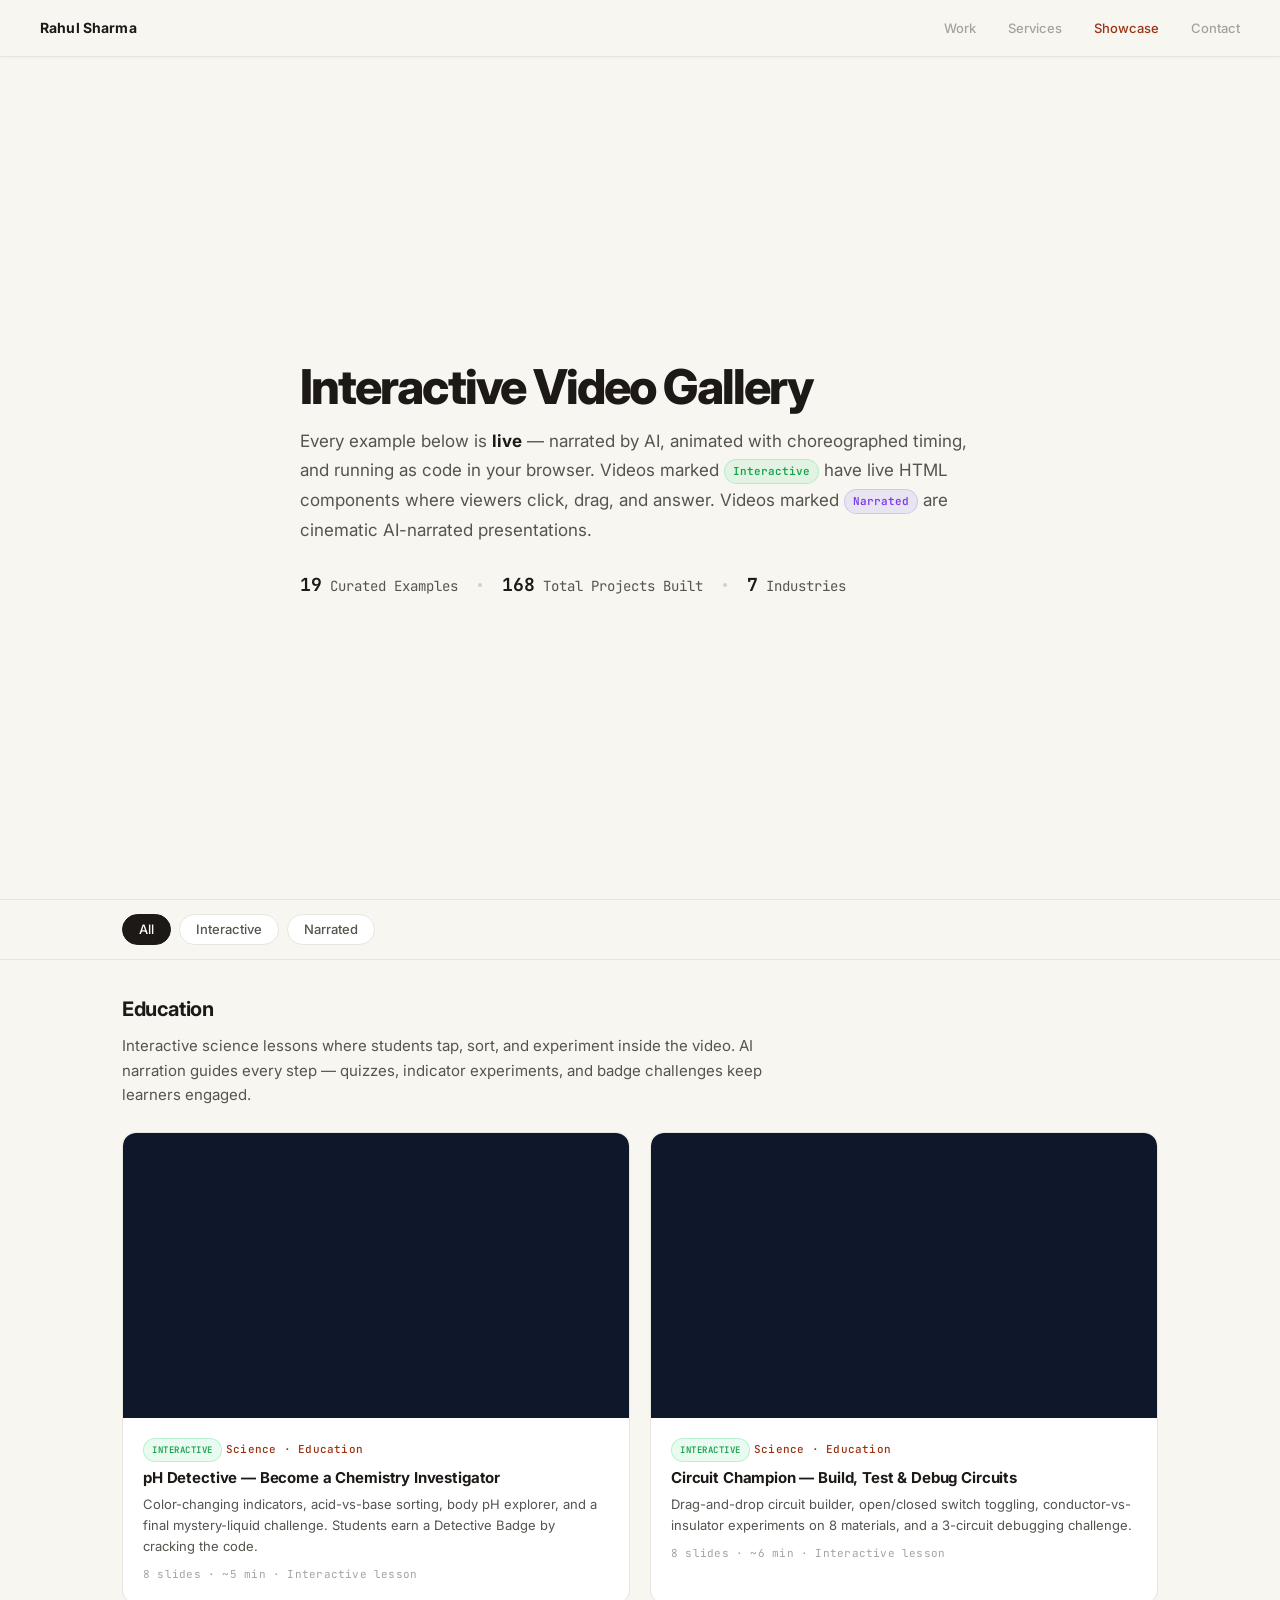
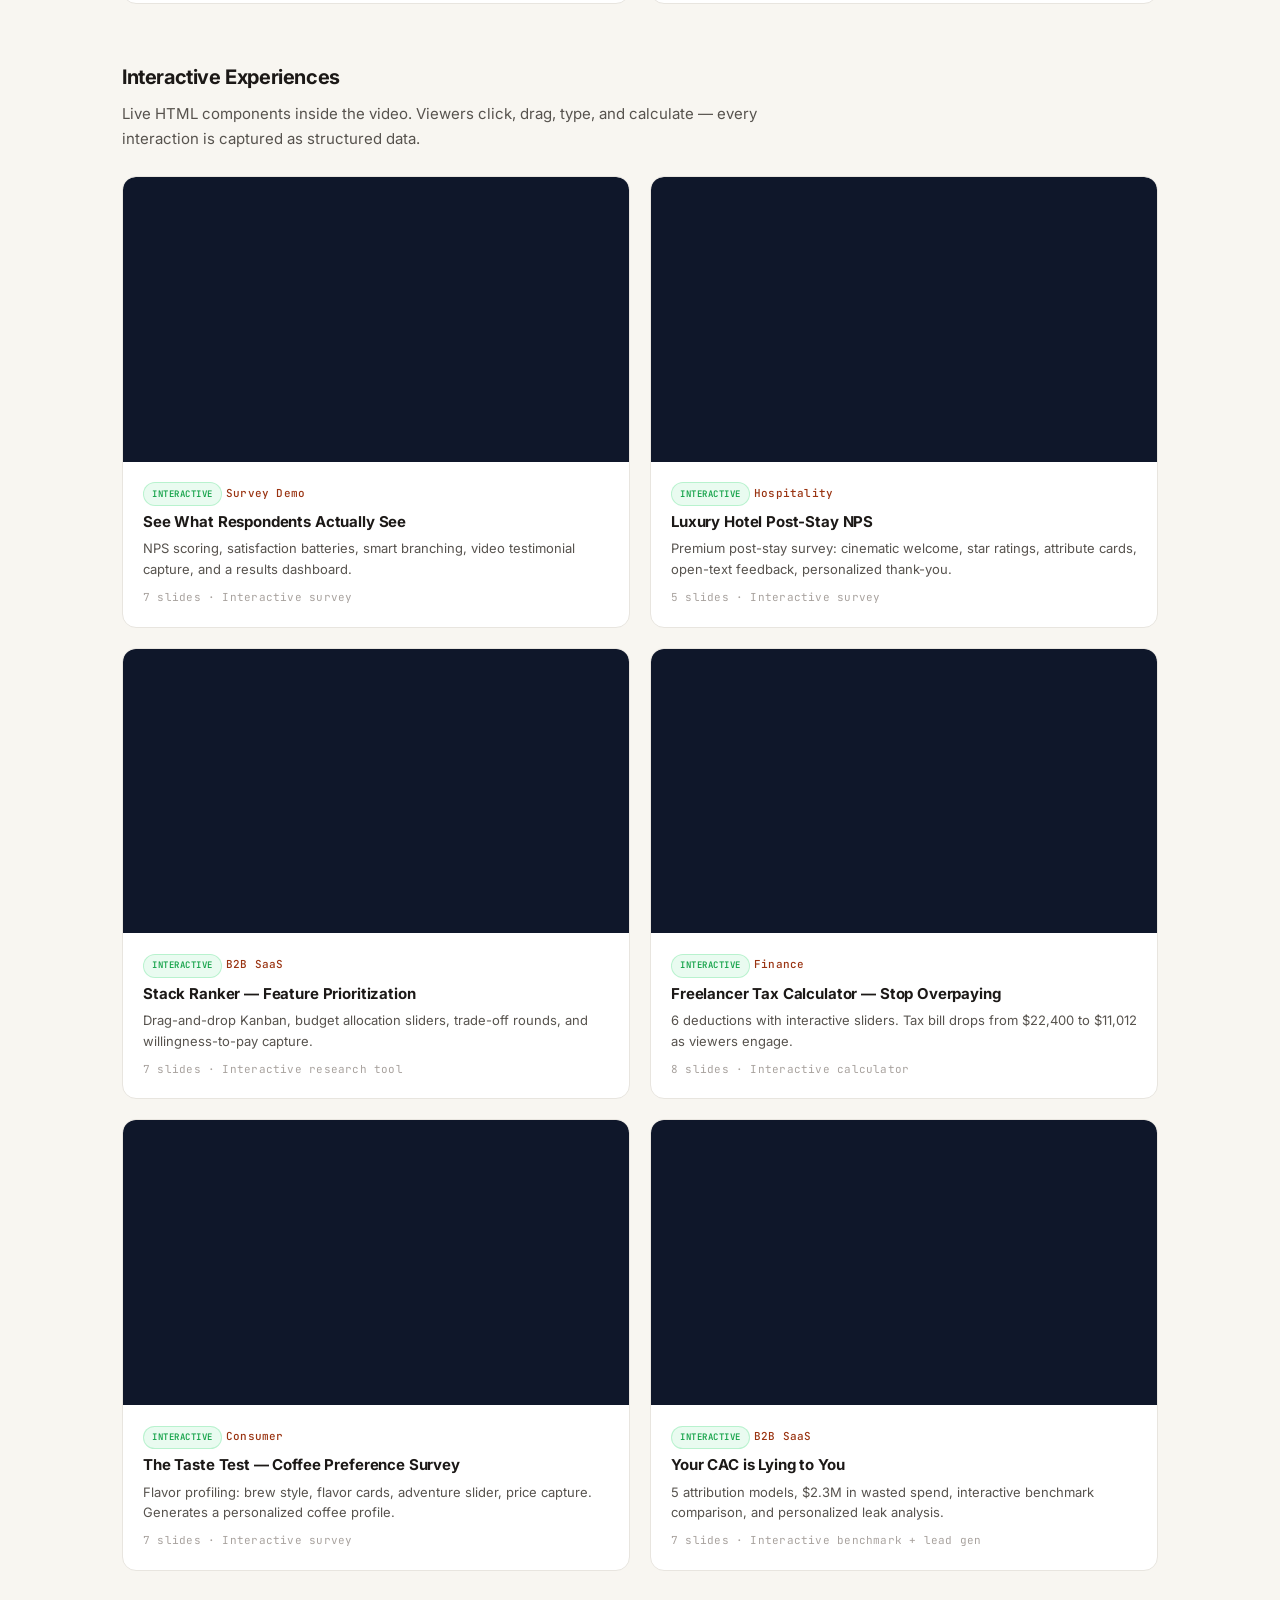
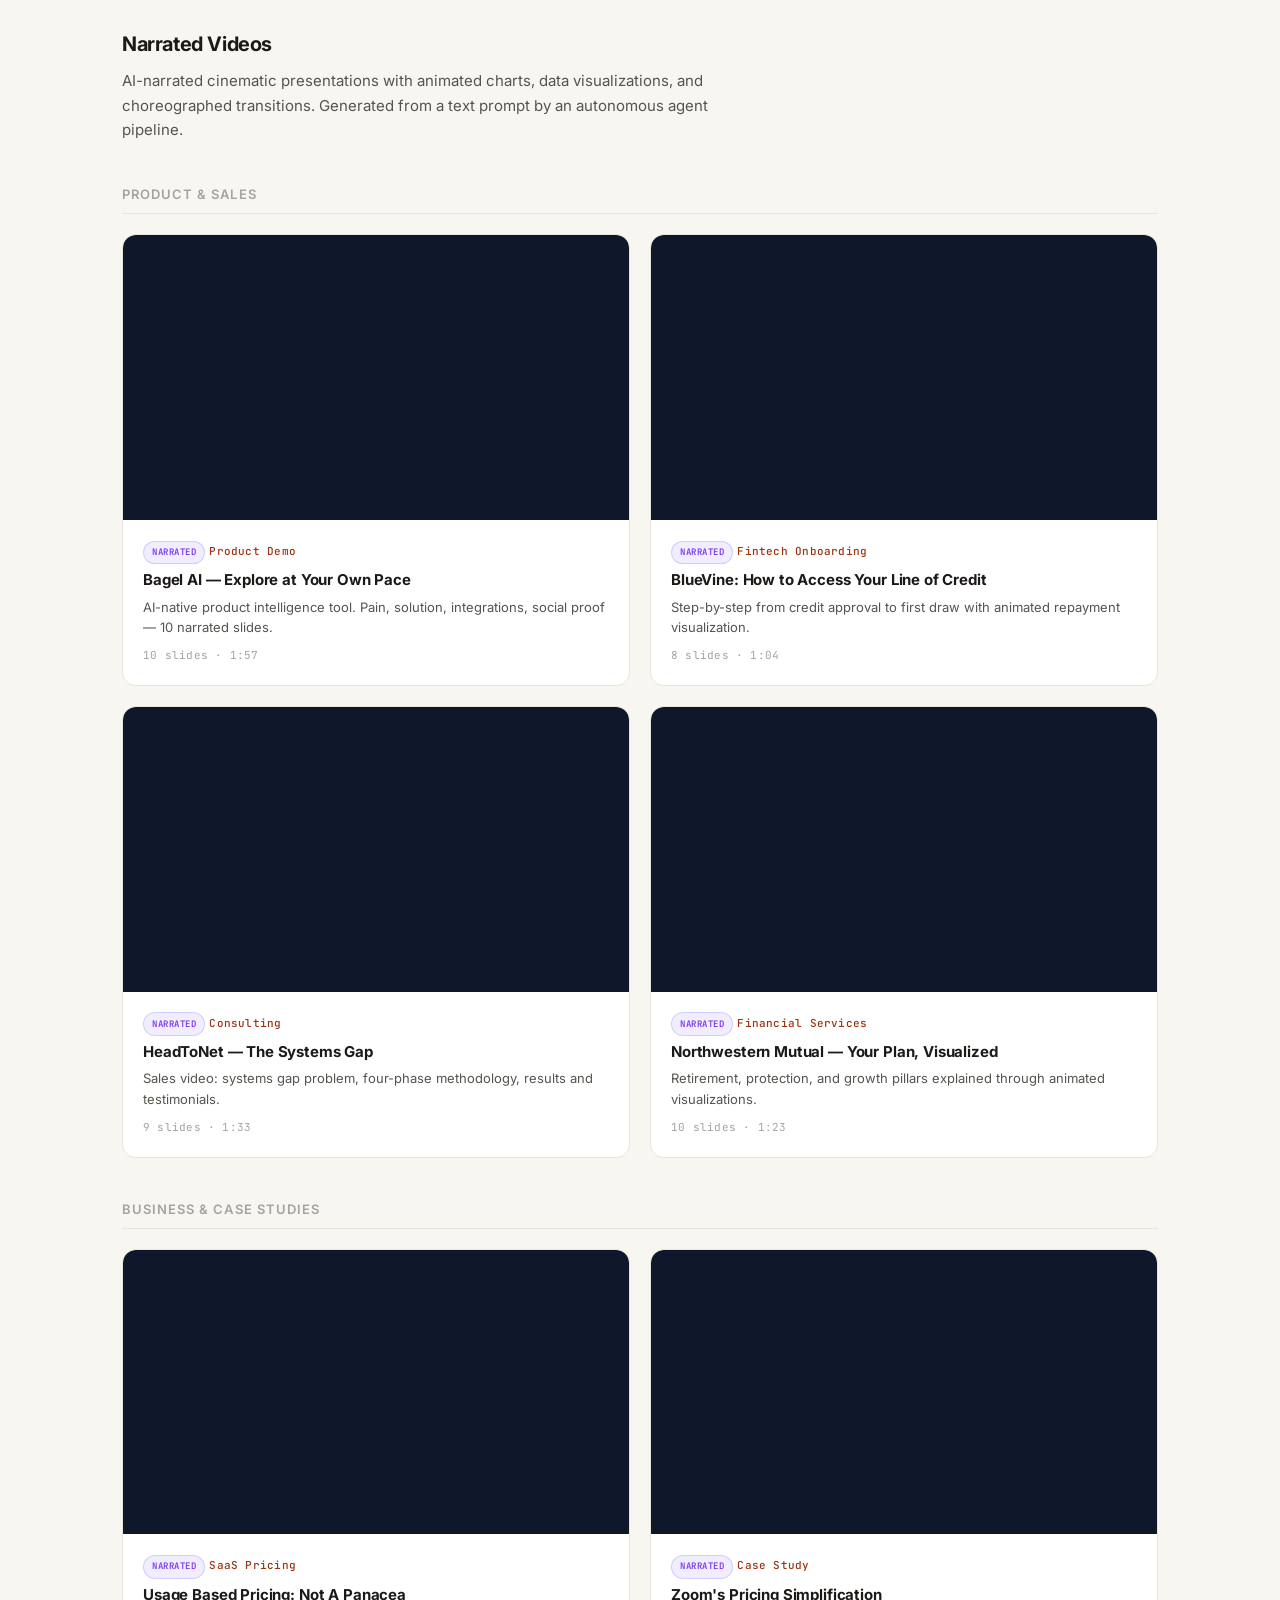
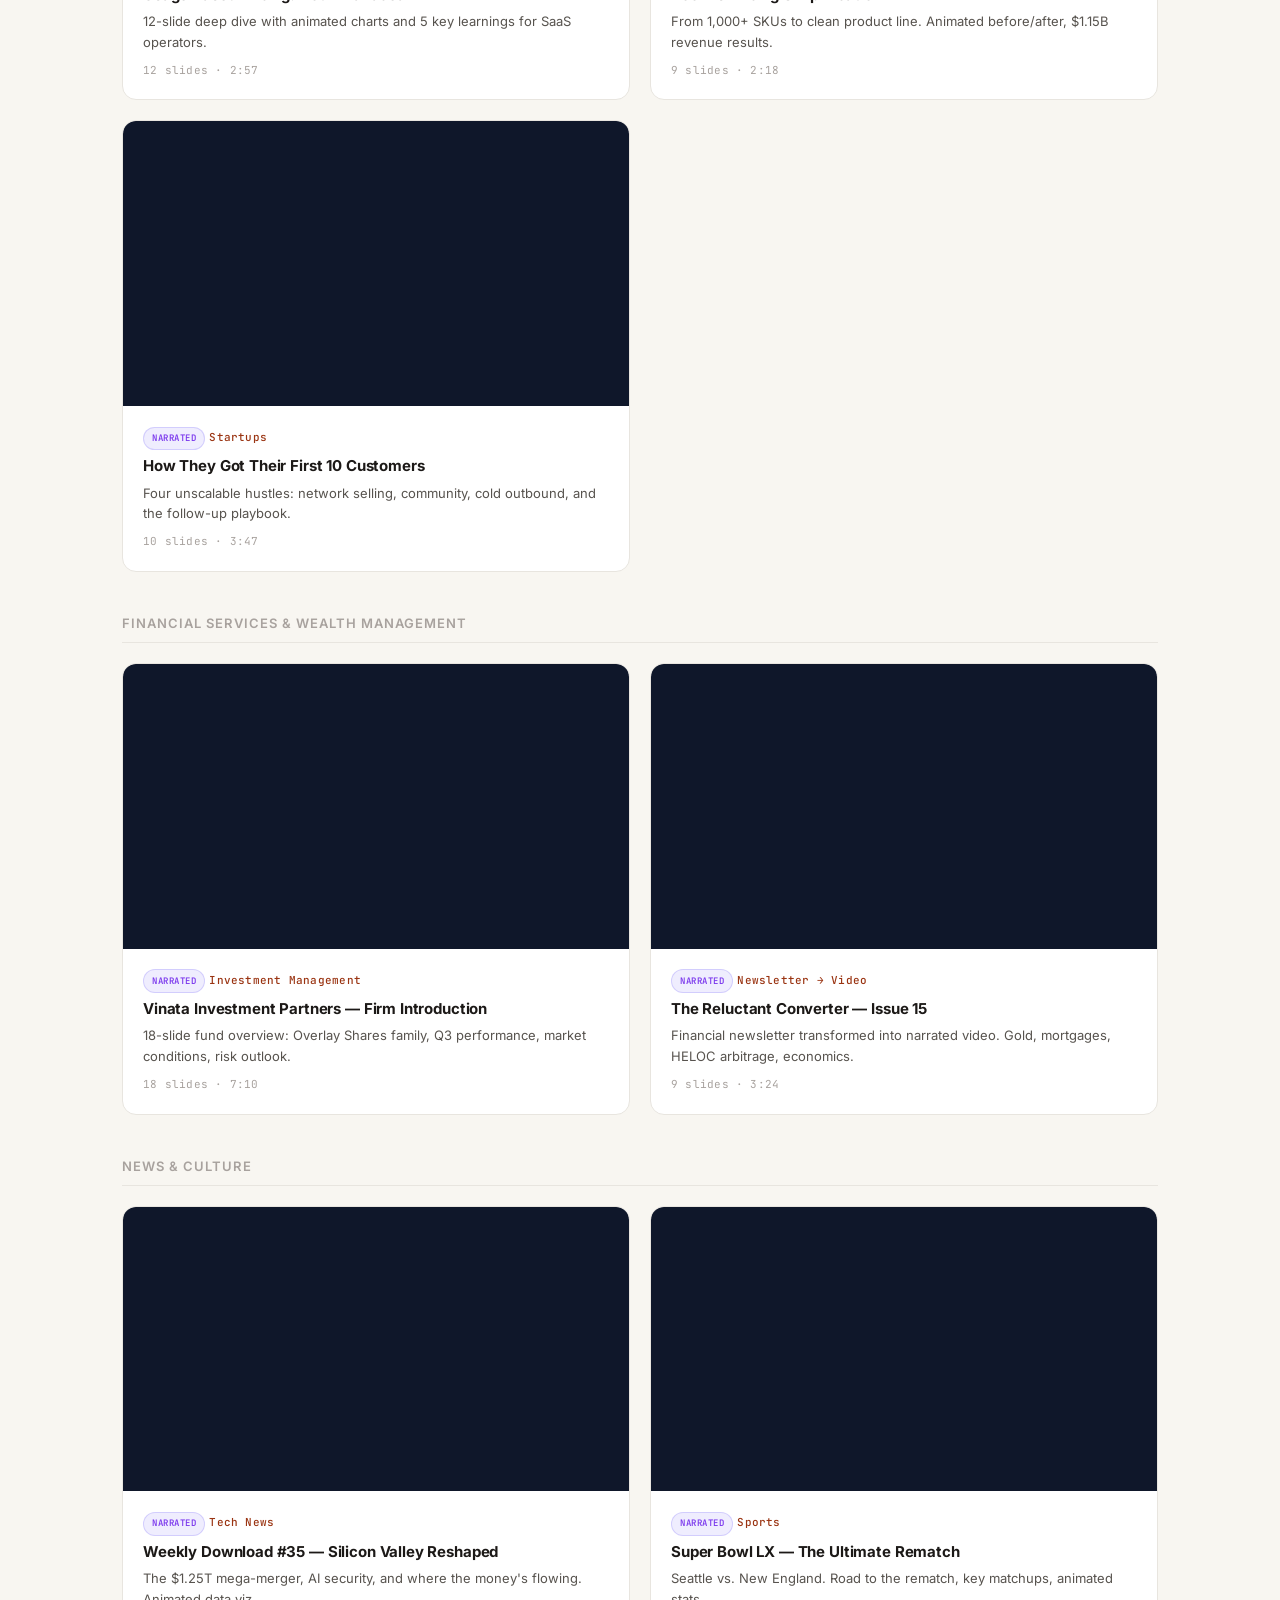
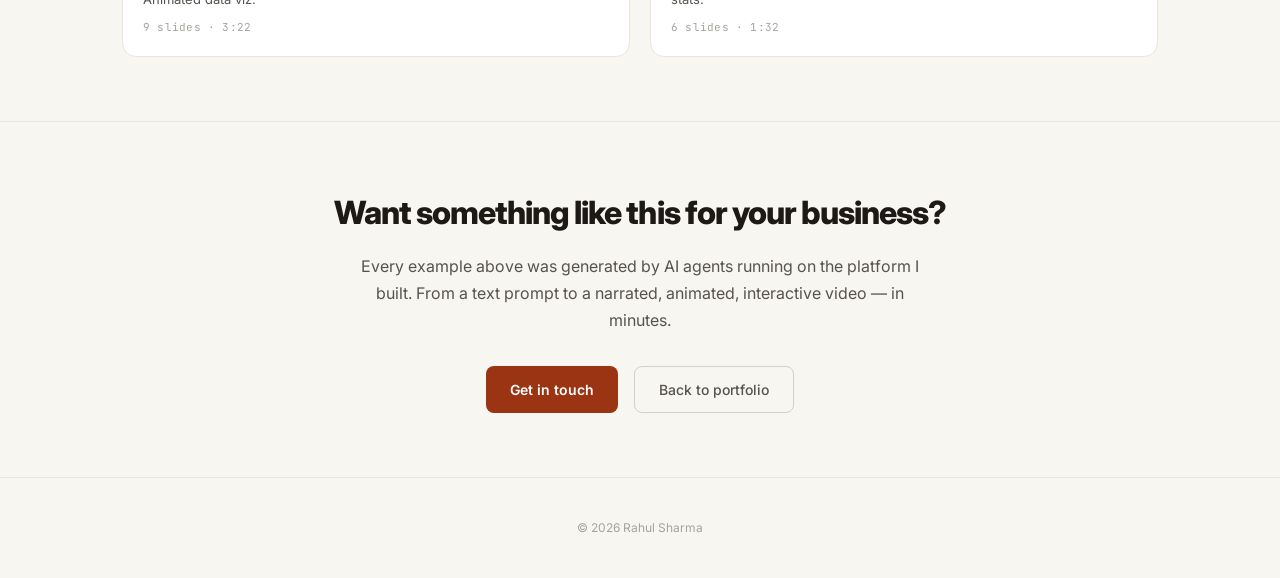
==== showcase.html @ ee1225d0 "feat: add Circuit Champion interactive lesson to Education showcase Drag-and-drop circuit builder, c" ====
<!DOCTYPE html>
<html lang="en">
<head>
    <meta charset="UTF-8">
    <meta name="viewport" content="width=device-width, initial-scale=1.0">
    <title>Showcase — Rahul Sharma | Interactive Video Portfolio</title>
    <meta name="description" content="Live interactive video examples across surveys, education, business analytics, product demos, and more. Built with the INX platform by Rahul Sharma.">
    <meta property="og:title" content="Interactive Video Showcase — Rahul Sharma">
    <meta property="og:description" content="Experience interactive narrated video across industries. Every example is live — click, answer, explore.">
    <meta property="og:type" content="website">
    <link rel="icon" href="data:image/svg+xml,<svg xmlns='http://www.w3.org/2000/svg' viewBox='0 0 100 100'><text y='.88em' font-size='85' font-family='Georgia,serif' font-weight='bold' fill='%231C1917'>R</text></svg>">
    <link rel="preconnect" href="https://fonts.googleapis.com">
    <link rel="preconnect" href="https://fonts.gstatic.com" crossorigin>
    <link href="https://fonts.googleapis.com/css2?family=Inter:wght@400;500;600;700;800&family=JetBrains+Mono:wght@400;500&display=swap" rel="stylesheet">
    <link rel="stylesheet" href="styles.css">
</head>
<body>

<nav id="nav" class="scrolled">
    <a href="/" class="nav-name">Rahul Sharma</a>
    <div class="nav-links">
        <a href="/#work">Work</a>
        <a href="/#services">Services</a>
        <a href="/showcase.html" class="nav-active">Showcase</a>
        <a href="/#contact">Contact</a>
    </div>
</nav>

<!-- ═══════════════════ HERO ═══════════════════ -->
<header class="showcase-hero">
    <div class="container">
        <h1 class="showcase-title">Interactive Video Gallery</h1>
        <p class="showcase-subtitle">Every example below is <strong>live</strong> &mdash; narrated by AI, animated with choreographed timing, and running as code in your browser. Videos marked <span class="badge-inline interactive">Interactive</span> have live HTML components where viewers click, drag, and answer. Videos marked <span class="badge-inline narrated">Narrated</span> are cinematic AI-narrated presentations.</p>
        <div class="showcase-stats-row">
            <span class="showcase-stat"><strong>19</strong> Curated Examples</span>
            <span class="showcase-stat-sep"></span>
            <span class="showcase-stat"><strong>168</strong> Total Projects Built</span>
            <span class="showcase-stat-sep"></span>
            <span class="showcase-stat"><strong>7</strong> Industries</span>
        </div>
    </div>
</header>

<!-- ═══════════════════ FILTERS ═══════════════════ -->
<div class="showcase-filters">
    <div class="container">
        <button class="filter-btn active" data-filter="all">All</button>
        <button class="filter-btn" data-filter="interactive">Interactive</button>
        <button class="filter-btn" data-filter="narrated">Narrated</button>
    </div>
</div>

<!-- ═══════════════════ GALLERY ═══════════════════ -->
<section class="showcase-gallery">
    <div class="container">

        <!-- ─── Education ─── -->
        <div class="gallery-section" id="sec-education">
            <div class="section-header">
                <h2>Education</h2>
                <p>Interactive science lessons where students tap, sort, and experiment inside the video. AI narration guides every step &mdash; quizzes, indicator experiments, and badge challenges keep learners engaged.</p>
            </div>
            <div class="video-grid">

                <div class="video-card featured" data-cat="interactive">
                    <div class="video-embed">
                        <iframe src="https://app.4klabs.ai/embed/0xEKOgcltDwcLQTYB5xVTA" frameborder="0" allowfullscreen allow="autoplay; fullscreen"></iframe>
                    </div>
                    <div class="video-info">
                        <span class="card-cat">Science &middot; Education</span>
                        <h4>pH Detective &mdash; Become a Chemistry Investigator</h4>
                        <p>Color-changing indicators, acid-vs-base sorting, body pH explorer, and a final mystery-liquid challenge. Students earn a Detective Badge by cracking the code.</p>
                        <div class="card-meta">8 slides &middot; ~5 min &middot; Interactive lesson</div>
                    </div>
                </div>

                <div class="video-card featured" data-cat="interactive">
                    <div class="video-embed">
                        <iframe src="https://app.4klabs.ai/embed/l5HgW-A2SGbKgL5OJeTP9w" frameborder="0" allowfullscreen allow="autoplay; fullscreen"></iframe>
                    </div>
                    <div class="video-info">
                        <span class="card-cat">Science &middot; Education</span>
                        <h4>Circuit Champion &mdash; Build, Test &amp; Debug Circuits</h4>
                        <p>Drag-and-drop circuit builder, open/closed switch toggling, conductor-vs-insulator experiments on 8 materials, and a 3-circuit debugging challenge.</p>
                        <div class="card-meta">8 slides &middot; ~6 min &middot; Interactive lesson</div>
                    </div>
                </div>

            </div>
        </div>

        <!-- ─── Interactive Experiences ─── -->
        <div class="gallery-section" id="sec-interactive">
            <div class="section-header">
                <h2>Interactive Experiences</h2>
                <p>Live HTML components inside the video. Viewers click, drag, type, and calculate &mdash; every interaction is captured as structured data.</p>
            </div>
            <div class="video-grid">

                <div class="video-card" data-cat="interactive">
                    <div class="video-embed">
                        <iframe src="https://app.4klabs.ai/embed/euhatcixtDhfdOzWSkZfHA" frameborder="0" allowfullscreen allow="autoplay; fullscreen"></iframe>
                    </div>
                    <div class="video-info">
                        <span class="card-cat">Survey Demo</span>
                        <h4>See What Respondents Actually See</h4>
                        <p>NPS scoring, satisfaction batteries, smart branching, video testimonial capture, and a results dashboard.</p>
                        <div class="card-meta">7 slides &middot; Interactive survey</div>
                    </div>
                </div>

                <div class="video-card" data-cat="interactive">
                    <div class="video-embed">
                        <iframe src="https://app.4klabs.ai/embed/j11O6KauLFyTrpWi0jKlIA" frameborder="0" allowfullscreen allow="autoplay; fullscreen"></iframe>
                    </div>
                    <div class="video-info">
                        <span class="card-cat">Hospitality</span>
                        <h4>Luxury Hotel Post-Stay NPS</h4>
                        <p>Premium post-stay survey: cinematic welcome, star ratings, attribute cards, open-text feedback, personalized thank-you.</p>
                        <div class="card-meta">5 slides &middot; Interactive survey</div>
                    </div>
                </div>

                <div class="video-card" data-cat="interactive">
                    <div class="video-embed">
                        <iframe src="https://app.4klabs.ai/embed/h7tTEGAWcDcUDNXYhW9IVQ" frameborder="0" allowfullscreen allow="autoplay; fullscreen"></iframe>
                    </div>
                    <div class="video-info">
                        <span class="card-cat">B2B SaaS</span>
                        <h4>Stack Ranker &mdash; Feature Prioritization</h4>
                        <p>Drag-and-drop Kanban, budget allocation sliders, trade-off rounds, and willingness-to-pay capture.</p>
                        <div class="card-meta">7 slides &middot; Interactive research tool</div>
                    </div>
                </div>

                <div class="video-card" data-cat="interactive">
                    <div class="video-embed">
                        <iframe src="https://app.4klabs.ai/embed/3q5mmO5jM7aNEPwyZr9Oxg" frameborder="0" allowfullscreen allow="autoplay; fullscreen"></iframe>
                    </div>
                    <div class="video-info">
                        <span class="card-cat">Finance</span>
                        <h4>Freelancer Tax Calculator &mdash; Stop Overpaying</h4>
                        <p>6 deductions with interactive sliders. Tax bill drops from $22,400 to $11,012 as viewers engage.</p>
                        <div class="card-meta">8 slides &middot; Interactive calculator</div>
                    </div>
                </div>

                <div class="video-card" data-cat="interactive">
                    <div class="video-embed">
                        <iframe src="https://app.4klabs.ai/embed/2FUWaCY1r6xdYVF1JLnZGw" frameborder="0" allowfullscreen allow="autoplay; fullscreen"></iframe>
                    </div>
                    <div class="video-info">
                        <span class="card-cat">Consumer</span>
                        <h4>The Taste Test &mdash; Coffee Preference Survey</h4>
                        <p>Flavor profiling: brew style, flavor cards, adventure slider, price capture. Generates a personalized coffee profile.</p>
                        <div class="card-meta">7 slides &middot; Interactive survey</div>
                    </div>
                </div>

                <div class="video-card" data-cat="interactive">
                    <div class="video-embed">
                        <iframe src="https://app.4klabs.ai/embed/Lvv9GO1VqBXOwrbF1bP3mg" frameborder="0" allowfullscreen allow="autoplay; fullscreen"></iframe>
                    </div>
                    <div class="video-info">
                        <span class="card-cat">B2B SaaS</span>
                        <h4>Your CAC is Lying to You</h4>
                        <p>5 attribution models, $2.3M in wasted spend, interactive benchmark comparison, and personalized leak analysis.</p>
                        <div class="card-meta">7 slides &middot; Interactive benchmark + lead gen</div>
                    </div>
                </div>

            </div>
        </div>

        <!-- ─── Narrated Videos ─── -->
        <div class="gallery-section" id="sec-narrated">
            <div class="section-header">
                <h2>Narrated Videos</h2>
                <p>AI-narrated cinematic presentations with animated charts, data visualizations, and choreographed transitions. Generated from a text prompt by an autonomous agent pipeline.</p>
            </div>

            <h3 class="subsection-label">Product &amp; Sales</h3>
            <div class="video-grid">

                <div class="video-card" data-cat="narrated">
                    <div class="video-embed">
                        <iframe src="https://app.4klabs.ai/embed/GKSgFwS305qsVt_6i7l22Q" frameborder="0" allowfullscreen allow="autoplay; fullscreen"></iframe>
                    </div>
                    <div class="video-info">
                        <span class="card-cat">Product Demo</span>
                        <h4>Bagel AI &mdash; Explore at Your Own Pace</h4>
                        <p>AI-native product intelligence tool. Pain, solution, integrations, social proof &mdash; 10 narrated slides.</p>
                        <div class="card-meta">10 slides &middot; 1:57</div>
                    </div>
                </div>

                <div class="video-card" data-cat="narrated">
                    <div class="video-embed">
                        <iframe src="https://app.4klabs.ai/embed/HvAxGjEMlW8PMAHE2EDGAA" frameborder="0" allowfullscreen allow="autoplay; fullscreen"></iframe>
                    </div>
                    <div class="video-info">
                        <span class="card-cat">Fintech Onboarding</span>
                        <h4>BlueVine: How to Access Your Line of Credit</h4>
                        <p>Step-by-step from credit approval to first draw with animated repayment visualization.</p>
                        <div class="card-meta">8 slides &middot; 1:04</div>
                    </div>
                </div>

                <div class="video-card" data-cat="narrated">
                    <div class="video-embed">
                        <iframe src="https://app.4klabs.ai/embed/Fjtnka0bwO7fnF2WjWz9VQ" frameborder="0" allowfullscreen allow="autoplay; fullscreen"></iframe>
                    </div>
                    <div class="video-info">
                        <span class="card-cat">Consulting</span>
                        <h4>HeadToNet &mdash; The Systems Gap</h4>
                        <p>Sales video: systems gap problem, four-phase methodology, results and testimonials.</p>
                        <div class="card-meta">9 slides &middot; 1:33</div>
                    </div>
                </div>

                <div class="video-card" data-cat="narrated">
                    <div class="video-embed">
                        <iframe src="https://app.4klabs.ai/embed/CpmtuDlzxvmeVuxTgaZ66g" frameborder="0" allowfullscreen allow="autoplay; fullscreen"></iframe>
                    </div>
                    <div class="video-info">
                        <span class="card-cat">Financial Services</span>
                        <h4>Northwestern Mutual &mdash; Your Plan, Visualized</h4>
                        <p>Retirement, protection, and growth pillars explained through animated visualizations.</p>
                        <div class="card-meta">10 slides &middot; 1:23</div>
                    </div>
                </div>

            </div>

            <h3 class="subsection-label">Business &amp; Case Studies</h3>
            <div class="video-grid">

                <div class="video-card" data-cat="narrated">
                    <div class="video-embed">
                        <iframe src="https://app.4klabs.ai/embed/MTV18zjya9egLyMuuEy_aw" frameborder="0" allowfullscreen allow="autoplay; fullscreen"></iframe>
                    </div>
                    <div class="video-info">
                        <span class="card-cat">SaaS Pricing</span>
                        <h4>Usage Based Pricing: Not A Panacea</h4>
                        <p>12-slide deep dive with animated charts and 5 key learnings for SaaS operators.</p>
                        <div class="card-meta">12 slides &middot; 2:57</div>
                    </div>
                </div>

                <div class="video-card" data-cat="narrated">
                    <div class="video-embed">
                        <iframe src="https://app.4klabs.ai/embed/6YHgsgb0Ijly8OFliVDCWQ" frameborder="0" allowfullscreen allow="autoplay; fullscreen"></iframe>
                    </div>
                    <div class="video-info">
                        <span class="card-cat">Case Study</span>
                        <h4>Zoom's Pricing Simplification</h4>
                        <p>From 1,000+ SKUs to clean product line. Animated before/after, $1.15B revenue results.</p>
                        <div class="card-meta">9 slides &middot; 2:18</div>
                    </div>
                </div>

                <div class="video-card" data-cat="narrated">
                    <div class="video-embed">
                        <iframe src="https://app.4klabs.ai/embed/9cqvqP_N6He99Clk77_REg" frameborder="0" allowfullscreen allow="autoplay; fullscreen"></iframe>
                    </div>
                    <div class="video-info">
                        <span class="card-cat">Startups</span>
                        <h4>How They Got Their First 10 Customers</h4>
                        <p>Four unscalable hustles: network selling, community, cold outbound, and the follow-up playbook.</p>
                        <div class="card-meta">10 slides &middot; 3:47</div>
                    </div>
                </div>

            </div>

            <h3 class="subsection-label">Financial Services &amp; Wealth Management</h3>
            <div class="video-grid">

                <div class="video-card" data-cat="narrated">
                    <div class="video-embed">
                        <iframe src="https://app.4klabs.ai/embed/ESyCwiQZJrA2TDQSMq2X1Q" frameborder="0" allowfullscreen allow="autoplay; fullscreen"></iframe>
                    </div>
                    <div class="video-info">
                        <span class="card-cat">Investment Management</span>
                        <h4>Vinata Investment Partners &mdash; Firm Introduction</h4>
                        <p>18-slide fund overview: Overlay Shares family, Q3 performance, market conditions, risk outlook.</p>
                        <div class="card-meta">18 slides &middot; 7:10</div>
                    </div>
                </div>

                <div class="video-card" data-cat="narrated">
                    <div class="video-embed">
                        <iframe src="https://app.4klabs.ai/embed/dMXhRUHjMwJ82hZlNNLYaQ" frameborder="0" allowfullscreen allow="autoplay; fullscreen"></iframe>
                    </div>
                    <div class="video-info">
                        <span class="card-cat">Newsletter &rarr; Video</span>
                        <h4>The Reluctant Converter &mdash; Issue 15</h4>
                        <p>Financial newsletter transformed into narrated video. Gold, mortgages, HELOC arbitrage, economics.</p>
                        <div class="card-meta">9 slides &middot; 3:24</div>
                    </div>
                </div>

            </div>

            <h3 class="subsection-label">News &amp; Culture</h3>
            <div class="video-grid">

                <div class="video-card" data-cat="narrated">
                    <div class="video-embed">
                        <iframe src="https://app.4klabs.ai/embed/XpSUShKMNnPw2JFubS5VfQ" frameborder="0" allowfullscreen allow="autoplay; fullscreen"></iframe>
                    </div>
                    <div class="video-info">
                        <span class="card-cat">Tech News</span>
                        <h4>Weekly Download #35 &mdash; Silicon Valley Reshaped</h4>
                        <p>The $1.25T mega-merger, AI security, and where the money's flowing. Animated data viz.</p>
                        <div class="card-meta">9 slides &middot; 3:22</div>
                    </div>
                </div>

                <div class="video-card" data-cat="narrated">
                    <div class="video-embed">
                        <iframe src="https://app.4klabs.ai/embed/jNffQxSdXDHSsDc2idE9JA" frameborder="0" allowfullscreen allow="autoplay; fullscreen"></iframe>
                    </div>
                    <div class="video-info">
                        <span class="card-cat">Sports</span>
                        <h4>Super Bowl LX &mdash; The Ultimate Rematch</h4>
                        <p>Seattle vs. New England. Road to the rematch, key matchups, animated stats.</p>
                        <div class="card-meta">6 slides &middot; 1:32</div>
                    </div>
                </div>

            </div>

        </div>

    </div>
</section>

<!-- ═══════════════════ CTA ═══════════════════ -->
<section class="showcase-cta">
    <div class="container">
        <h2>Want something like this for your business?</h2>
        <p>Every example above was generated by AI agents running on the platform I built. From a text prompt to a narrated, animated, interactive video &mdash; in minutes.</p>
        <div class="cta-actions">
            <a href="/#contact" class="btn-primary">Get in touch</a>
            <a href="/" class="btn-ghost">Back to portfolio</a>
        </div>
    </div>
</section>

<footer><div class="container"><span>&copy; 2026 Rahul Sharma</span></div></footer>

<script>
    // Inject type badges into video-info based on data-cat
    document.querySelectorAll('.video-card').forEach(card => {
        const cat = card.dataset.cat;
        const info = card.querySelector('.video-info');
        if (info && cat) {
            const badge = document.createElement('span');
            badge.className = 'type-badge ' + cat;
            badge.textContent = cat === 'interactive' ? 'Interactive' : 'Narrated';
            info.insertBefore(badge, info.firstChild);
        }
    });

    // Filters
    const filterBtns = document.querySelectorAll('.filter-btn');
    const cards = document.querySelectorAll('.video-card');

    filterBtns.forEach(btn => {
        btn.addEventListener('click', () => {
            const filter = btn.dataset.filter;
            filterBtns.forEach(b => b.classList.remove('active'));
            btn.classList.add('active');

            if (filter === 'all') {
                cards.forEach(c => c.style.display = '');
                document.getElementById('sec-education').style.display = '';
                document.getElementById('sec-interactive').style.display = '';
                document.getElementById('sec-narrated').style.display = '';
                document.querySelectorAll('.subsection-label').forEach(l => l.style.display = '');
            } else {
                cards.forEach(c => {
                    c.style.display = c.dataset.cat === filter ? '' : 'none';
                });
                document.getElementById('sec-education').style.display = filter === 'interactive' ? '' : 'none';
                document.getElementById('sec-interactive').style.display = filter === 'interactive' ? '' : 'none';
                document.getElementById('sec-narrated').style.display = filter === 'narrated' ? '' : 'none';
            }
        });
    });

    // Scroll reveal
    if (!window.matchMedia('(prefers-reduced-motion: reduce)').matches) {
        const obs = new IntersectionObserver((entries) => {
            entries.forEach(e => { if (e.isIntersecting) { e.target.classList.add('visible'); obs.unobserve(e.target); } });
        }, { threshold: 0.06, rootMargin: '0px 0px -20px 0px' });
        document.querySelectorAll('.video-card, .section-header').forEach(el => {
            el.classList.add('card-reveal');
            obs.observe(el);
        });
    }
</script>
</body>
</html>
---- styles.css ----
/* ============================================================
   Rahul Sharma — Consulting Portfolio
   Light theme · Warm parchment · Burnt orange accent
   Color research: Hermès, Kinfolk, premium architecture firms
   ============================================================ */

*, *::before, *::after { margin: 0; padding: 0; box-sizing: border-box; }

:root {
    /* Warm paper palette */
    --bg:             #F8F6F1;
    --bg-alt:         #F1EEE7;
    --card:           #FFFFFF;
    --border:         #E8E5DF;
    --border-hover:   #D4D0C8;

    /* Warm stone text hierarchy */
    --ink:            #1C1917;
    --ink-secondary:  #57534E;
    --ink-tertiary:   #A8A29E;
    --ink-faint:      #D6D3D1;

    /* Accent — burnt orange / rust */
    --accent:         #9A3412;
    --accent-hover:   #7C2D12;
    --accent-light:   #FFF7ED;

    --sans: 'Inter', -apple-system, BlinkMacSystemFont, 'Segoe UI', sans-serif;
    --mono: 'JetBrains Mono', 'SF Mono', monospace;
}

html { scroll-behavior: smooth; scroll-padding-top: 5rem; -webkit-font-smoothing: antialiased; }
body { font-family: var(--sans); font-size: 1rem; line-height: 1.7; color: var(--ink); background: var(--bg); }
::selection { background: rgba(154, 52, 18, 0.12); color: var(--ink); }
a { color: inherit; text-decoration: none; transition: color 0.2s, opacity 0.2s; }
a:hover { opacity: 0.7; }
ul { list-style: none; }
.container { max-width: 1100px; margin: 0 auto; padding: 0 2rem; }

/* ─── Navigation ─── */
nav {
    position: fixed; top: 0; left: 0; right: 0; z-index: 200;
    display: flex; justify-content: space-between; align-items: center;
    padding: 1rem 2.5rem;
    background: transparent;
    transition: background 0.35s, border-color 0.35s, box-shadow 0.35s;
    border-bottom: 1px solid transparent;
}
nav.scrolled {
    background: rgba(248, 246, 241, 0.92);
    backdrop-filter: blur(16px); -webkit-backdrop-filter: blur(16px);
    border-bottom-color: var(--border);
    box-shadow: 0 1px 3px rgba(28, 25, 23, 0.04);
}
.nav-name { font-weight: 700; font-size: 0.875rem; color: var(--ink); letter-spacing: 0.01em; }
.nav-links { display: flex; gap: 2rem; }
.nav-links a { font-size: 0.8125rem; font-weight: 500; color: var(--ink-tertiary); transition: color 0.2s; }
.nav-links a:hover { color: var(--ink); opacity: 1; }

/* ─── Hero ─── */
header {
    min-height: 100vh;
    display: flex; align-items: center;
    padding: 8rem 0 4rem;
    background: var(--bg);
}
.hero-grid {
    display: grid;
    grid-template-columns: 1fr 1.3fr;
    gap: 4rem;
    align-items: center;
}
.hero-text { max-width: 460px; }

h1 {
    font-size: clamp(3rem, 7vw, 4.5rem);
    font-weight: 800;
    letter-spacing: -0.04em;
    line-height: 1.0;
    color: var(--ink);
}
.hero-rule {
    border: none; height: 3px; width: 48px;
    background: var(--accent);
    margin: 1.5rem 0;
    border-radius: 2px;
}
.hero-tagline {
    font-size: 1.125rem; font-weight: 500;
    color: var(--ink-secondary);
    margin-bottom: 1.25rem;
}
.hero-desc {
    font-size: 1rem; color: var(--ink-secondary);
    line-height: 1.75; margin-bottom: 2rem;
}
.hero-badges { display: flex; flex-wrap: wrap; gap: 0.625rem; margin-bottom: 2.5rem; }
.badge {
    padding: 0.375rem 0.875rem;
    border: 1px solid var(--border-hover);
    border-radius: 100px;
    font-family: var(--mono); font-size: 0.75rem;
    color: var(--ink-secondary);
    background: var(--card);
}
.hero-actions { display: flex; gap: 1rem; flex-wrap: wrap; }
.btn-primary {
    display: inline-flex; align-items: center;
    padding: 0.65rem 1.5rem;
    background: var(--accent); color: #fff;
    font-weight: 600; font-size: 0.875rem;
    border-radius: 8px;
    transition: background 0.2s, transform 0.2s, box-shadow 0.2s;
}
.btn-primary:hover { background: var(--accent-hover); transform: translateY(-1px); box-shadow: 0 4px 16px rgba(154,52,18,0.18); opacity: 1; }
.btn-ghost {
    display: inline-flex; align-items: center;
    padding: 0.65rem 1.5rem;
    border: 1px solid var(--border-hover); color: var(--ink-secondary);
    font-weight: 500; font-size: 0.875rem;
    border-radius: 8px;
    transition: border-color 0.2s, color 0.2s;
}
.btn-ghost:hover { border-color: var(--ink-secondary); color: var(--ink); opacity: 1; }

/* Hero entrance */
@keyframes fadeUp { from { opacity: 0; transform: translateY(18px); } to { opacity: 1; transform: translateY(0); } }
.hero-text > * { animation: fadeUp 0.7s ease both; }
.hero-text > *:nth-child(1) { animation-delay: 0s; }
.hero-text > *:nth-child(2) { animation-delay: 0.06s; }
.hero-text > *:nth-child(3) { animation-delay: 0.12s; }
.hero-text > *:nth-child(4) { animation-delay: 0.18s; }
.hero-text > *:nth-child(5) { animation-delay: 0.24s; }
.hero-text > *:nth-child(6) { animation-delay: 0.30s; }
.hero-visual { animation: fadeUp 0.8s ease 0.15s both; }

/* ─── Hero Browser Mockup ─── */
.hero-visual { position: relative; }
.mockup-browser {
    border-radius: 12px; overflow: hidden;
    background: #1a1a22;
    border: 1px solid var(--border-hover);
    box-shadow: 0 24px 64px rgba(28,25,23,0.12), 0 4px 12px rgba(28,25,23,0.06);
}
.browser-chrome {
    display: flex; align-items: center; gap: 12px;
    padding: 10px 14px;
    background: #ECEAE4;
    border-bottom: 1px solid var(--border);
}
.browser-dots { display: flex; gap: 6px; }
.browser-dots span { width: 10px; height: 10px; border-radius: 50%; }
.browser-dots span:nth-child(1) { background: #ff5f57; }
.browser-dots span:nth-child(2) { background: #febc2e; }
.browser-dots span:nth-child(3) { background: #28c840; }
.browser-url {
    flex: 1; font-family: var(--mono); font-size: 0.6875rem;
    color: var(--ink-tertiary);
    background: rgba(0,0,0,0.04); padding: 4px 10px; border-radius: 6px;
}
.browser-body { padding: 1.25rem; }

/* INX Slide in mockup — stays dark (it's a video player) */
.inx-slide {
    background: linear-gradient(160deg, #12121e, #1a1228);
    border-radius: 8px; padding: 1.25rem 1.5rem;
    min-height: 250px;
    display: flex; flex-direction: column; justify-content: space-between;
}
.slide-label { font-size: 0.625rem; font-weight: 500; text-transform: uppercase; letter-spacing: 0.08em; color: rgba(255,255,255,0.3); margin-bottom: 0.375rem; }
.slide-heading { font-size: 1.125rem; font-weight: 700; color: white; margin-bottom: 1rem; letter-spacing: -0.01em; }
/* Dashboard mockup inside hero slide */
.slide-dashboard { display: flex; gap: 0.75rem; margin-bottom: 1.25rem; align-items: flex-end; }
.dash-metric {
    flex: 1; padding: 0.625rem 0.75rem;
    background: rgba(255,255,255,0.05); border: 1px solid rgba(255,255,255,0.06);
    border-radius: 8px;
}
.dash-value { font-size: 1.125rem; font-weight: 700; color: white; letter-spacing: -0.02em; }
.dash-label { font-size: 0.5625rem; color: rgba(255,255,255,0.4); margin-top: 0.125rem; }
.dash-change { font-size: 0.625rem; font-weight: 600; margin-top: 0.25rem; }
.dash-change.up { color: #4ade80; }
.dash-change.up::before { content: "\25B2 "; font-size: 0.5rem; }
.dash-chart {
    flex: 1.5; display: flex; align-items: flex-end; gap: 4px;
    padding: 0.625rem 0.75rem; height: 80px;
    background: rgba(255,255,255,0.05); border: 1px solid rgba(255,255,255,0.06);
    border-radius: 8px;
}
.spark-bar {
    flex: 1; background: rgba(120,107,245,0.35); border-radius: 3px 3px 0 0;
    transition: background 0.3s;
}
.spark-bar.active { background: #7c6bf5; }

.slide-audio { display: flex; align-items: center; gap: 0.5rem; margin-bottom: 0.75rem; }
.audio-bars { display: flex; gap: 2px; align-items: flex-end; height: 14px; }
.audio-bars span { width: 2.5px; border-radius: 1px; background: #4ade80; animation: audioWave 1.2s ease-in-out infinite; }
.audio-bars span:nth-child(1) { height: 5px; animation-delay: 0s; }
.audio-bars span:nth-child(2) { height: 10px; animation-delay: 0.1s; }
.audio-bars span:nth-child(3) { height: 7px; animation-delay: 0.2s; }
.audio-bars span:nth-child(4) { height: 13px; animation-delay: 0.3s; }
.audio-bars span:nth-child(5) { height: 6px; animation-delay: 0.15s; }
.audio-bars span:nth-child(6) { height: 11px; animation-delay: 0.25s; }
.audio-bars span:nth-child(7) { height: 4px; animation-delay: 0.35s; }
@keyframes audioWave { 0%, 100% { transform: scaleY(0.5); } 50% { transform: scaleY(1); } }
.audio-script { font-size: 0.6875rem; font-style: italic; color: rgba(255,255,255,0.3); }

.slide-timeline { display: flex; align-items: center; gap: 0.625rem; }
.timeline-track { flex: 1; height: 3px; background: rgba(255,255,255,0.08); border-radius: 2px; overflow: hidden; }
.timeline-fill { width: 60%; height: 100%; background: linear-gradient(90deg, #7c6bf5, #a78bfa); border-radius: 2px; animation: progressFill 8s linear infinite; }
@keyframes progressFill { 0% { width: 40%; } 100% { width: 80%; } }
.timeline-time { font-family: var(--mono); font-size: 0.625rem; color: rgba(255,255,255,0.25); white-space: nowrap; }

/* Warm shadow under browser */
.mockup-shadow {
    position: absolute; bottom: -20px; left: 12%; right: 12%; height: 40px;
    background: radial-gradient(ellipse, rgba(154,52,18,0.07), transparent 70%);
    filter: blur(16px); pointer-events: none;
}
@keyframes heroFloat { 0%, 100% { transform: translateY(0); } 50% { transform: translateY(-6px); } }
.hero-visual { animation: heroFloat 6s ease-in-out infinite, fadeUp 0.8s ease 0.15s both; }

/* ─── Stats ─── */
#stats {
    background: var(--bg-alt);
    border-top: 1px solid var(--border);
    border-bottom: 1px solid var(--border);
    padding: 3rem 0;
}
.stats-grid { display: grid; grid-template-columns: repeat(4, 1fr); gap: 2rem; }
.stat { text-align: center; }
.stat-num {
    display: block;
    font-size: clamp(2rem, 4vw, 2.75rem);
    font-weight: 800; letter-spacing: -0.03em;
    color: var(--ink); line-height: 1.2;
}
.stat-label { display: block; font-size: 0.75rem; color: var(--ink-tertiary); margin-top: 0.375rem; line-height: 1.4; }

/* ─── Section Label ─── */
.section-label {
    font-size: 0.6875rem; font-weight: 600;
    text-transform: uppercase; letter-spacing: 0.12em;
    color: var(--accent);
    margin-bottom: 2.5rem;
}

/* ─── Work / Platform: Bento Grid ─── */
#work { padding: 6rem 0; }
#platform { padding: 6rem 0; border-top: 1px solid var(--border); }
.bento-grid { display: grid; grid-template-columns: repeat(3, 1fr); gap: 1.25rem; }
.bento-card {
    background: var(--card);
    border: 1px solid var(--border);
    border-radius: 14px; overflow: hidden;
    transition: border-color 0.3s, transform 0.3s, box-shadow 0.3s;
}
.bento-card:hover {
    border-color: var(--border-hover);
    transform: translateY(-3px);
    box-shadow: 0 12px 40px rgba(28,25,23,0.08);
}
.bento-wide { grid-column: span 2; }

.card-visual { padding: 1.5rem; min-height: 200px; display: flex; align-items: center; justify-content: center; overflow: hidden; background: var(--bg-alt); }
.card-body { padding: 1.25rem 1.5rem 1.5rem; }
.card-tag {
    display: inline-block; font-family: var(--mono);
    font-size: 0.6875rem; color: var(--ink-tertiary);
    margin-bottom: 0.5rem; letter-spacing: 0.02em;
}
.card-body h3 {
    font-size: 1.125rem; font-weight: 700;
    color: var(--ink); letter-spacing: -0.01em;
    margin-bottom: 0.625rem; line-height: 1.3;
}
.card-body p { font-size: 0.875rem; color: var(--ink-secondary); line-height: 1.65; margin-bottom: 0.75rem; }
.card-tech { font-family: var(--mono); font-size: 0.6875rem; color: var(--ink-tertiary); line-height: 1.8; margin-bottom: 0.75rem; }
.card-link { font-size: 0.8125rem; font-weight: 600; color: var(--accent); }
.card-link:hover { opacity: 0.8; }

/* ─── INX Multi-Slide Mockup ─── */
/* INX 6-problems grid */
.inx-problems {
    display: grid; grid-template-columns: 1fr 1fr; gap: 0.5rem; width: 100%;
    background: linear-gradient(160deg, #16162a, #1e1430);
    border-radius: 10px; padding: 0.75rem;
}
.problem-item {
    display: flex; align-items: center; gap: 0.625rem;
    padding: 0.625rem 0.75rem;
    background: rgba(255,255,255,0.04);
    border: 1px solid rgba(255,255,255,0.06);
    border-radius: 8px;
}
.problem-num {
    font-family: var(--mono); font-size: 0.6875rem; font-weight: 500;
    color: #7c6bf5; min-width: 1.25rem;
}
.problem-text {
    font-size: 0.75rem; font-weight: 500; color: rgba(255,255,255,0.7);
    line-height: 1.3;
}

/* "Made with" examples links */
.card-examples {
    display: flex; flex-wrap: wrap; align-items: center; gap: 0.5rem;
    margin-top: 0.75rem; padding-top: 0.75rem;
    border-top: 1px solid var(--border);
}
.examples-label {
    font-size: 0.75rem; font-weight: 500; color: var(--ink-tertiary);
    margin-right: 0.25rem;
}
.card-examples a {
    font-size: 0.75rem; font-weight: 500; color: var(--ink-secondary);
    text-decoration: underline; text-underline-offset: 3px;
    transition: color 0.2s;
}
.card-examples a:hover { color: var(--accent); }

/* ─── Nova Grid Mockup ─── */
.nova-grid { display: grid; grid-template-columns: 1fr 1fr; gap: 8px; width: 100%; }
.nova-img { aspect-ratio: 1; border-radius: 8px; }
.nova-video { display: flex; align-items: center; justify-content: center; }
.play-icon {
    width: 28px; height: 28px; background: rgba(255,255,255,0.2);
    border-radius: 50%; position: relative;
}
.play-icon::after {
    content: ''; position: absolute; top: 50%; left: 54%;
    transform: translate(-50%,-50%);
    border-left: 10px solid rgba(255,255,255,0.7);
    border-top: 6px solid transparent; border-bottom: 6px solid transparent;
}

/* ─── Papers Mockup ─── */
.visual-papers { background: var(--bg-alt); }
.papers-stack { position: relative; width: 100%; height: 200px; }
.paper {
    position: absolute; width: 72%; padding: 12px;
    background: #fff; border-radius: 3px;
    border: 1px solid var(--border);
    box-shadow: 0 2px 12px rgba(28,25,23,0.08);
}
.paper-3 { top: 0; left: 2%; transform: rotate(-2deg); z-index: 1; }
.paper-2 { top: 14px; left: 16%; transform: rotate(1deg); z-index: 2; }
.paper-1 { top: 26px; left: 10%; transform: rotate(-0.5deg); z-index: 3; }
.paper-titlebar { height: 7px; width: 85%; background: var(--ink); border-radius: 2px; margin-bottom: 4px; }
.paper-authors { height: 4px; width: 55%; background: var(--ink-tertiary); border-radius: 2px; margin-bottom: 10px; }
.paper-body-lines div { height: 3px; background: var(--ink-faint); border-radius: 1px; margin-bottom: 3px; }
.paper-body-lines div:last-child { width: 60%; }
.paper-figure { display: flex; gap: 6px; margin-top: 8px; }
.pf-box { flex: 1; height: 26px; background: var(--bg-alt); border-radius: 2px; border: 1px solid var(--border); }

/* ─── Terminal Mockup ─── */
.mockup-terminal {
    border-radius: 10px; overflow: hidden;
    background: #0d1117;
    border: 1px solid var(--border);
    width: 100%;
    box-shadow: 0 8px 32px rgba(28,25,23,0.1);
}
.terminal-chrome {
    display: flex; align-items: center; gap: 12px;
    padding: 8px 14px; background: #161b22;
    border-bottom: 1px solid rgba(255,255,255,0.04);
}
.terminal-chrome .browser-chrome { background: transparent; padding: 0; border: none; }
.terminal-title { font-family: var(--mono); font-size: 0.625rem; color: #484f58; }
.terminal-body { padding: 1rem 1.25rem; font-family: var(--mono); font-size: 0.75rem; line-height: 1.8; color: #c9d1d9; }
.t-line { white-space: nowrap; overflow: hidden; text-overflow: ellipsis; }
.t-gap { height: 0.5rem; }
.t-prompt { color: #7ee787; margin-right: 0.5rem; }
.t-ok { color: #7ee787; margin-right: 0.375rem; }
.t-str { color: #a5d6ff; }
.t-val { color: #d2a8ff; }
.t-dim { color: #484f58; }
.t-bar { color: #7c6bf5; letter-spacing: -1px; }
.t-url { color: #79c0ff; text-decoration: underline; }
.t-arrow { color: #f97316; }
.t-cursor {
    display: inline-block; width: 6px; height: 13px;
    background: #c9d1d9; vertical-align: text-bottom;
    animation: blink 1s step-end infinite;
}
@keyframes blink { 50% { opacity: 0; } }

/* ─── Services ─── */
#services { padding: 6rem 0; border-top: 1px solid var(--border); }
.services-grid { display: grid; grid-template-columns: repeat(2, 1fr); gap: 1.25rem; }
.svc-card {
    background: var(--card);
    border: 1px solid var(--border);
    border-radius: 14px;
    padding: 1.75rem;
    border-top: 3px solid var(--accent, var(--border));
    transition: border-color 0.3s, transform 0.3s, box-shadow 0.3s;
}
.svc-card:hover {
    transform: translateY(-2px);
    box-shadow: 0 8px 28px rgba(28,25,23,0.06);
    border-color: var(--border-hover);
    border-top-color: var(--accent);
}
.svc-wide { grid-column: 1 / -1; }
.svc-icon { width: 44px; height: 44px; display: flex; align-items: center; justify-content: center; margin-bottom: 1.25rem; }

/* Service icons — using --accent from inline style */
.icon-nodes { position: relative; width: 40px; height: 40px; }
.icon-nodes span { position: absolute; width: 8px; height: 8px; border-radius: 50%; background: var(--accent); }
.icon-nodes span:nth-child(1) { top: 4px; left: 2px; }
.icon-nodes span:nth-child(2) { bottom: 4px; left: 2px; }
.icon-nodes span:nth-child(3) { top: 50%; right: 2px; transform: translateY(-50%); }
.icon-nodes svg { position: absolute; top: 0; left: 0; width: 100%; height: 100%; stroke: var(--accent); stroke-width: 1; opacity: 0.35; }

.icon-media { display: flex; gap: 3px; }
.icon-media div { width: 12px; border-radius: 3px; background: var(--accent); }
.icon-media div:nth-child(1) { height: 14px; transform: rotate(-5deg); opacity: 0.3; }
.icon-media div:nth-child(2) { height: 20px; opacity: 0.6; }
.icon-media div:nth-child(3) { height: 14px; transform: rotate(5deg); opacity: 0.3; }

.icon-product { width: 36px; }
.ip-bar { height: 6px; background: var(--accent); border-radius: 2px 2px 0 0; opacity: 0.5; }
.ip-body { display: flex; gap: 3px; padding: 3px; background: var(--bg-alt); border-radius: 0 0 3px 3px; border: 1px solid var(--border); border-top: none; }
.ip-body div { flex: 1; height: 18px; background: var(--accent); opacity: 0.12; border-radius: 2px; }
.ip-body div:first-child { flex: 0.4; opacity: 0.25; }

.icon-inx { display: flex; align-items: center; gap: 8px; }
.ix-play { width: 0; height: 0; border-left: 14px solid var(--accent); border-top: 8px solid transparent; border-bottom: 8px solid transparent; opacity: 0.7; }
.ix-dots { display: flex; gap: 3px; }
.ix-dots span { width: 5px; height: 5px; border-radius: 50%; background: var(--accent); opacity: 0.25; }
.ix-dots span:nth-child(2) { opacity: 0.5; }

.icon-diligence { position: relative; }
.id-doc { width: 24px; height: 30px; background: var(--bg-alt); border: 1.5px solid var(--accent); border-radius: 3px; opacity: 0.4; }
.id-check { position: absolute; bottom: -2px; right: -8px; font-size: 16px; color: var(--accent); font-weight: bold; }

.svc-card h3 { font-size: 1.0625rem; font-weight: 700; color: var(--ink); margin-bottom: 0.625rem; letter-spacing: -0.01em; }
.svc-card > p { font-size: 0.875rem; color: var(--ink-secondary); line-height: 1.65; }
.svc-fit {
    margin-top: 1rem; font-size: 0.8125rem;
    color: var(--ink-tertiary);
    padding-left: 0.875rem;
    border-left: 2px solid var(--border);
    line-height: 1.6;
}
.svc-fit strong { color: var(--ink-secondary); }

/* ─── Background / Timeline ─── */
#background { padding: 6rem 0; border-top: 1px solid var(--border); }
.timeline { position: relative; padding-left: 1.75rem; }
.timeline::before {
    content: ''; position: absolute; left: 5px; top: 0; bottom: 0;
    width: 1px; background: var(--border);
}
.tl-entry {
    position: relative;
    display: grid; grid-template-columns: 130px 1fr; gap: 1.5rem;
    padding-bottom: 2.5rem; margin-bottom: 0.5rem;
}
.tl-entry:last-child { padding-bottom: 0; }
.tl-marker {
    position: absolute; left: -1.75rem; top: 6px;
    width: 11px; height: 11px; border-radius: 50%;
    background: var(--bg); border: 2px solid var(--ink-faint); z-index: 1;
}
.tl-marker.current {
    border-color: var(--accent); background: var(--accent);
    box-shadow: 0 0 0 4px rgba(154,52,18,0.12);
}
.tl-period { font-family: var(--mono); font-size: 0.75rem; color: var(--ink-tertiary); padding-top: 0.125rem; white-space: nowrap; }
.tl-content h3 { font-size: 1rem; font-weight: 600; color: var(--ink); margin-bottom: 0.375rem; }
.tl-content p { font-size: 0.875rem; color: var(--ink-secondary); line-height: 1.65; }

/* ─── Research ─── */
#research { padding: 6rem 0; border-top: 1px solid var(--border); }
.research-intro {
    font-size: 1rem; color: var(--ink-secondary); line-height: 1.7;
    margin-bottom: 2rem;
}
.research-intro a { color: var(--ink); font-weight: 600; text-decoration: underline; text-underline-offset: 3px; }
.research-intro a:hover { color: var(--accent); }
.research-grid {
    display: grid; grid-template-columns: repeat(3, 1fr); gap: 1rem;
    margin-bottom: 2rem;
}
.research-item {
    padding: 1.25rem;
    background: var(--card);
    border: 1px solid var(--border);
    border-radius: 10px;
    transition: border-color 0.25s, box-shadow 0.25s;
    text-decoration: none;
    display: block;
}
a.research-item:hover { border-color: var(--accent); box-shadow: 0 4px 16px rgba(154,52,18,0.06); }
.research-venue {
    display: inline-block;
    font-family: var(--mono); font-size: 0.6875rem; font-weight: 500;
    color: var(--accent); letter-spacing: 0.02em;
    margin-bottom: 0.5rem;
}
.research-item h4 {
    font-size: 0.9375rem; font-weight: 700; color: var(--ink);
    line-height: 1.35; margin-bottom: 0.375rem;
}
.research-item p {
    font-size: 0.8125rem; color: var(--ink-secondary); line-height: 1.6;
    margin: 0;
}
.research-footer {
    font-size: 0.875rem; color: var(--ink-tertiary);
}
.research-footer a {
    color: var(--ink-secondary); font-weight: 500;
    text-decoration: underline; text-underline-offset: 3px;
}
.research-footer a:hover { color: var(--accent); }

/* ─── Contact ─── */
#contact { padding: 6rem 0; border-top: 1px solid var(--border); }
.contact-container { max-width: 640px; }
.contact-header { margin-bottom: 2.5rem; }
.contact-headline {
    font-size: clamp(1.5rem, 4vw, 2rem);
    font-weight: 800; color: var(--ink);
    letter-spacing: -0.03em; margin-bottom: 0.75rem;
}
.contact-sub { font-size: 1rem; color: var(--ink-secondary); margin-bottom: 0; line-height: 1.7; }

/* Form layout */
.contact-form { display: flex; flex-direction: column; gap: 1.25rem; }
.form-row { display: grid; grid-template-columns: 1fr 1fr; gap: 1.25rem; }
.form-group { display: flex; flex-direction: column; gap: 0.375rem; }
.form-group label {
    font-size: 0.8125rem; font-weight: 600; color: var(--ink);
    letter-spacing: 0.01em;
}
.required { color: var(--accent); }

/* Inputs */
.contact-form input,
.contact-form select,
.contact-form textarea {
    font-family: var(--sans);
    font-size: 0.9375rem;
    color: var(--ink);
    background: var(--card);
    border: 1px solid var(--border);
    border-radius: 8px;
    padding: 0.75rem 1rem;
    transition: border-color 0.2s, box-shadow 0.2s;
    outline: none;
    width: 100%;
}
.contact-form input::placeholder,
.contact-form textarea::placeholder {
    color: var(--ink-tertiary);
}
.contact-form select { color: var(--ink-tertiary); cursor: pointer; appearance: none;
    background-image: url("data:image/svg+xml,%3Csvg xmlns='http://www.w3.org/2000/svg' width='12' height='8' fill='none'%3E%3Cpath d='M1 1.5l5 5 5-5' stroke='%23A8A29E' stroke-width='1.5' stroke-linecap='round' stroke-linejoin='round'/%3E%3C/svg%3E");
    background-repeat: no-repeat; background-position: right 1rem center;
    padding-right: 2.5rem;
}
.contact-form select:has(option:checked:not([disabled])) { color: var(--ink); }
.contact-form input:focus,
.contact-form select:focus,
.contact-form textarea:focus {
    border-color: var(--accent);
    box-shadow: 0 0 0 3px rgba(154,52,18,0.06);
}
.contact-form textarea { resize: vertical; min-height: 100px; line-height: 1.6; }

/* Submit */
.form-submit {
    display: inline-flex; align-items: center; justify-content: center; gap: 0.5rem;
    font-family: var(--sans); font-size: 1rem; font-weight: 600;
    color: #fff; background: var(--accent);
    border: none; border-radius: 8px;
    padding: 0.875rem 2rem;
    cursor: pointer;
    transition: background 0.2s, box-shadow 0.2s, transform 0.15s;
    margin-top: 0.5rem;
    align-self: flex-start;
}
.form-submit:hover {
    background: var(--accent-hover);
    box-shadow: 0 4px 16px rgba(154,52,18,0.15);
}
.form-submit:active { transform: scale(0.98); }
.form-submit span { transition: transform 0.2s; }
.form-submit:hover span { transform: translateX(3px); }

/* Footer links */
.contact-footer { margin-top: 2.5rem; padding-top: 2rem; border-top: 1px solid var(--border); }
.contact-secondary { display: flex; gap: 1.5rem; margin-bottom: 0.75rem; }
.contact-secondary a { font-size: 0.875rem; font-weight: 500; color: var(--ink-secondary); text-decoration: underline; text-underline-offset: 3px; }
.contact-secondary a:hover { color: var(--accent); }
.contact-loc { font-family: var(--mono); font-size: 0.8125rem; color: var(--ink-tertiary); }
.contact-loc a { color: var(--ink-tertiary); text-decoration: underline; text-underline-offset: 3px; }
.contact-loc a:hover { color: var(--accent); }

/* ─── Footer ─── */
footer {
    padding: 2.5rem 0; border-top: 1px solid var(--border);
    text-align: center; font-size: 0.75rem; color: var(--ink-tertiary);
}

/* ═══════════════════════════════════════════════════
   SHOWCASE PAGE
   ═══════════════════════════════════════════════════ */

/* Active nav state */
.nav-active { color: var(--accent) !important; }

/* ─── Showcase Hero ─── */
.showcase-hero {
    padding: 7rem 0 3rem;
    background: var(--bg);
    border-bottom: 1px solid var(--border);
}
.showcase-title {
    font-size: clamp(2rem, 5vw, 3rem);
    font-weight: 800; letter-spacing: -0.04em;
    color: var(--ink); margin-bottom: 1rem;
}
.showcase-subtitle {
    font-size: 1.0625rem; color: var(--ink-secondary);
    line-height: 1.75; max-width: 680px; margin-bottom: 1.5rem;
}
.showcase-subtitle strong { color: var(--ink); }
.showcase-stats-row { display: flex; align-items: center; gap: 1.25rem; flex-wrap: wrap; }
.showcase-stat {
    font-size: 0.875rem; color: var(--ink-secondary);
    font-family: var(--mono);
}
.showcase-stat strong { color: var(--ink); font-weight: 700; font-size: 1.125rem; }
.showcase-stat-sep { width: 4px; height: 4px; border-radius: 50%; background: var(--border-hover); }

/* ─── Filters ─── */
.showcase-filters {
    position: sticky; top: 54px; z-index: 100;
    background: rgba(248, 246, 241, 0.92);
    backdrop-filter: blur(16px); -webkit-backdrop-filter: blur(16px);
    border-bottom: 1px solid var(--border);
    padding: 0.875rem 0;
}
.showcase-filters .container {
    display: flex; gap: 0.5rem; flex-wrap: wrap;
}
.filter-btn {
    font-family: var(--sans); font-size: 0.8125rem; font-weight: 500;
    padding: 0.4rem 1rem; border-radius: 100px;
    border: 1px solid var(--border); background: var(--card);
    color: var(--ink-secondary); cursor: pointer;
    transition: all 0.2s;
}
.filter-btn:hover { border-color: var(--border-hover); color: var(--ink); }
.filter-btn.active {
    background: var(--ink); color: #fff; border-color: var(--ink);
}

/* (featured section removed — using direct embeds) */

/* ─── Gallery Sections ─── */
.showcase-gallery { padding: 2rem 0 4rem; }
.gallery-section { margin-bottom: 3.5rem; }
.gallery-section:last-child { margin-bottom: 0; }
.section-header { margin-bottom: 1.5rem; }
.section-header h2 {
    font-size: 1.25rem; font-weight: 700; color: var(--ink);
    letter-spacing: -0.02em; margin-bottom: 0.5rem;
}
.section-header p {
    font-size: 0.9375rem; color: var(--ink-secondary);
    line-height: 1.65; max-width: 640px;
}

/* ─── Video Grid ─── */
.video-grid { display: grid; grid-template-columns: repeat(2, 1fr); gap: 1.25rem; }
.video-card {
    background: var(--card); border: 1px solid var(--border);
    border-radius: 14px; overflow: hidden;
    transition: border-color 0.3s, box-shadow 0.3s;
}
.video-card:hover {
    border-color: var(--border-hover);
    box-shadow: 0 8px 28px rgba(28,25,23,0.06);
}
/* ─── Direct Video Embed ─── */
.video-embed {
    position: relative;
    padding-top: 56.25%; /* 16:9 */
    border-radius: 12px 12px 0 0;
    overflow: hidden;
    background: #0f172a;
}
.video-embed iframe {
    position: absolute;
    inset: 0;
    width: 100%;
    height: 100%;
    border: none;
    display: block;
}

/* Type badge in video info */
.type-badge {
    display: inline-block;
    font-family: var(--mono); font-size: 0.5625rem; font-weight: 600;
    letter-spacing: 0.06em; text-transform: uppercase;
    padding: 0.2rem 0.5rem; border-radius: 100px;
    margin-bottom: 0.375rem;
}
.type-badge.interactive {
    background: rgba(74,222,128,0.12); color: #16a34a;
    border: 1px solid rgba(74,222,128,0.3);
}
.type-badge.narrated {
    background: rgba(124,107,245,0.12); color: #7c3aed;
    border: 1px solid rgba(124,107,245,0.25);
}
/* Inline badges in text */
.badge-inline {
    display: inline-block; font-family: var(--mono);
    font-size: 0.6875rem; font-weight: 600;
    padding: 0.125rem 0.5rem; border-radius: 100px;
    vertical-align: middle;
}
.badge-inline.interactive { background: rgba(74,222,128,0.12); color: #16a34a; border: 1px solid rgba(74,222,128,0.3); }
.badge-inline.narrated { background: rgba(124,107,245,0.12); color: #7c3aed; border: 1px solid rgba(124,107,245,0.25); }

/* Subsection labels */
.subsection-label {
    font-size: 0.8125rem; font-weight: 600; color: var(--ink-tertiary);
    text-transform: uppercase; letter-spacing: 0.08em;
    margin: 2.5rem 0 1.25rem; padding-bottom: 0.5rem;
    border-bottom: 1px solid var(--border);
}

/* Video info */
.video-info { padding: 1rem 1.25rem 1.25rem; }
.card-cat {
    display: inline-block; font-family: var(--mono);
    font-size: 0.6875rem; color: var(--accent);
    margin-bottom: 0.375rem; letter-spacing: 0.02em; font-weight: 500;
}
.video-info h4 {
    font-size: 0.9375rem; font-weight: 700; color: var(--ink);
    line-height: 1.35; margin-bottom: 0.375rem; letter-spacing: -0.01em;
}
.video-info p {
    font-size: 0.8125rem; color: var(--ink-secondary);
    line-height: 1.6; margin-bottom: 0.5rem;
}
.card-meta {
    font-family: var(--mono); font-size: 0.6875rem;
    color: var(--ink-tertiary); letter-spacing: 0.02em;
}

/* ─── Showcase CTA ─── */
.showcase-cta {
    padding: 4rem 0; border-top: 1px solid var(--border);
    text-align: center;
}
.showcase-cta h2 {
    font-size: clamp(1.5rem, 4vw, 2rem);
    font-weight: 800; color: var(--ink);
    letter-spacing: -0.03em; margin-bottom: 0.75rem;
}
.showcase-cta p {
    font-size: 1rem; color: var(--ink-secondary);
    line-height: 1.7; max-width: 560px; margin: 0 auto 2rem;
}
.cta-actions { display: flex; gap: 1rem; justify-content: center; flex-wrap: wrap; }

/* (modal removed — using direct embeds) */

/* ─── Showcase Responsive ─── */
@media (max-width: 900px) {
    .featured-grid { grid-template-columns: 1fr; }
    .video-grid { grid-template-columns: 1fr; }
}
@media (max-width: 600px) {
    .showcase-hero { padding: 6rem 0 2rem; }
    .showcase-title { font-size: 1.75rem; }
    .showcase-stats-row { gap: 0.75rem; }
    .modal-content { width: 96vw; border-radius: 8px; }
    .modal-close { top: -36px; }
}

/* ─── Scroll Reveal ─── */
.card-reveal { opacity: 0; transform: translateY(20px); transition: opacity 0.6s ease, transform 0.6s ease; }
.card-reveal.visible { opacity: 1; transform: translateY(0); }

/* ─── Responsive ─── */
@media (max-width: 900px) {
    .hero-grid { grid-template-columns: 1fr; gap: 3rem; }
    .hero-text { max-width: 100%; }
    header { min-height: auto; padding: 8rem 0 3rem; }
    .bento-grid { grid-template-columns: 1fr; }
    .bento-wide { grid-column: span 1; }
    .stats-grid { grid-template-columns: repeat(2, 1fr); gap: 1.5rem; }
    .services-grid { grid-template-columns: 1fr; }
    .svc-wide { grid-column: span 1; }
    .research-grid { grid-template-columns: 1fr 1fr; }
    .form-row { grid-template-columns: 1fr; }
}

@media (max-width: 600px) {
    nav { padding: 0.75rem 1.25rem; }
    .nav-links { gap: 1.25rem; }
    .nav-links a { font-size: 0.75rem; }
    .container { padding: 0 1.25rem; }
    h1 { font-size: 2.5rem; }
    .hero-actions { flex-direction: column; }
    .btn-primary, .btn-ghost { justify-content: center; }
    .stats-grid { grid-template-columns: repeat(2, 1fr); gap: 1rem; }
    .stat-num { font-size: 1.75rem; }
    .slide-dashboard { flex-wrap: wrap; }
    .dash-chart { flex-basis: 100%; }
    .inx-problems { grid-template-columns: 1fr; }
    .tl-entry { grid-template-columns: 1fr; gap: 0.25rem; }
    .research-grid { grid-template-columns: 1fr; }
    #work, #services, #background, #research, #contact { padding: 4rem 0; }
}

/* ─── Reduced Motion ─── */
@media (prefers-reduced-motion: reduce) {
    *, *::before, *::after { animation-duration: 0s !important; transition-duration: 0s !important; }
    .hero-visual { animation: none; }
    .card-reveal { opacity: 1; transform: none; }
}

/* ─── Print ─── */
@media print {
    nav, .mockup-shadow, .hero-visual, .card-visual { display: none; }
    body { background: white; }
    header { min-height: auto; padding: 2rem 0; }
    .hero-grid { grid-template-columns: 1fr; }
    .hero-rule { background: black; }
    .card-reveal { opacity: 1; transform: none; }
    .bento-card, .svc-card { border-color: #ccc; }
    section { page-break-inside: avoid; }
    footer { display: none; }
}
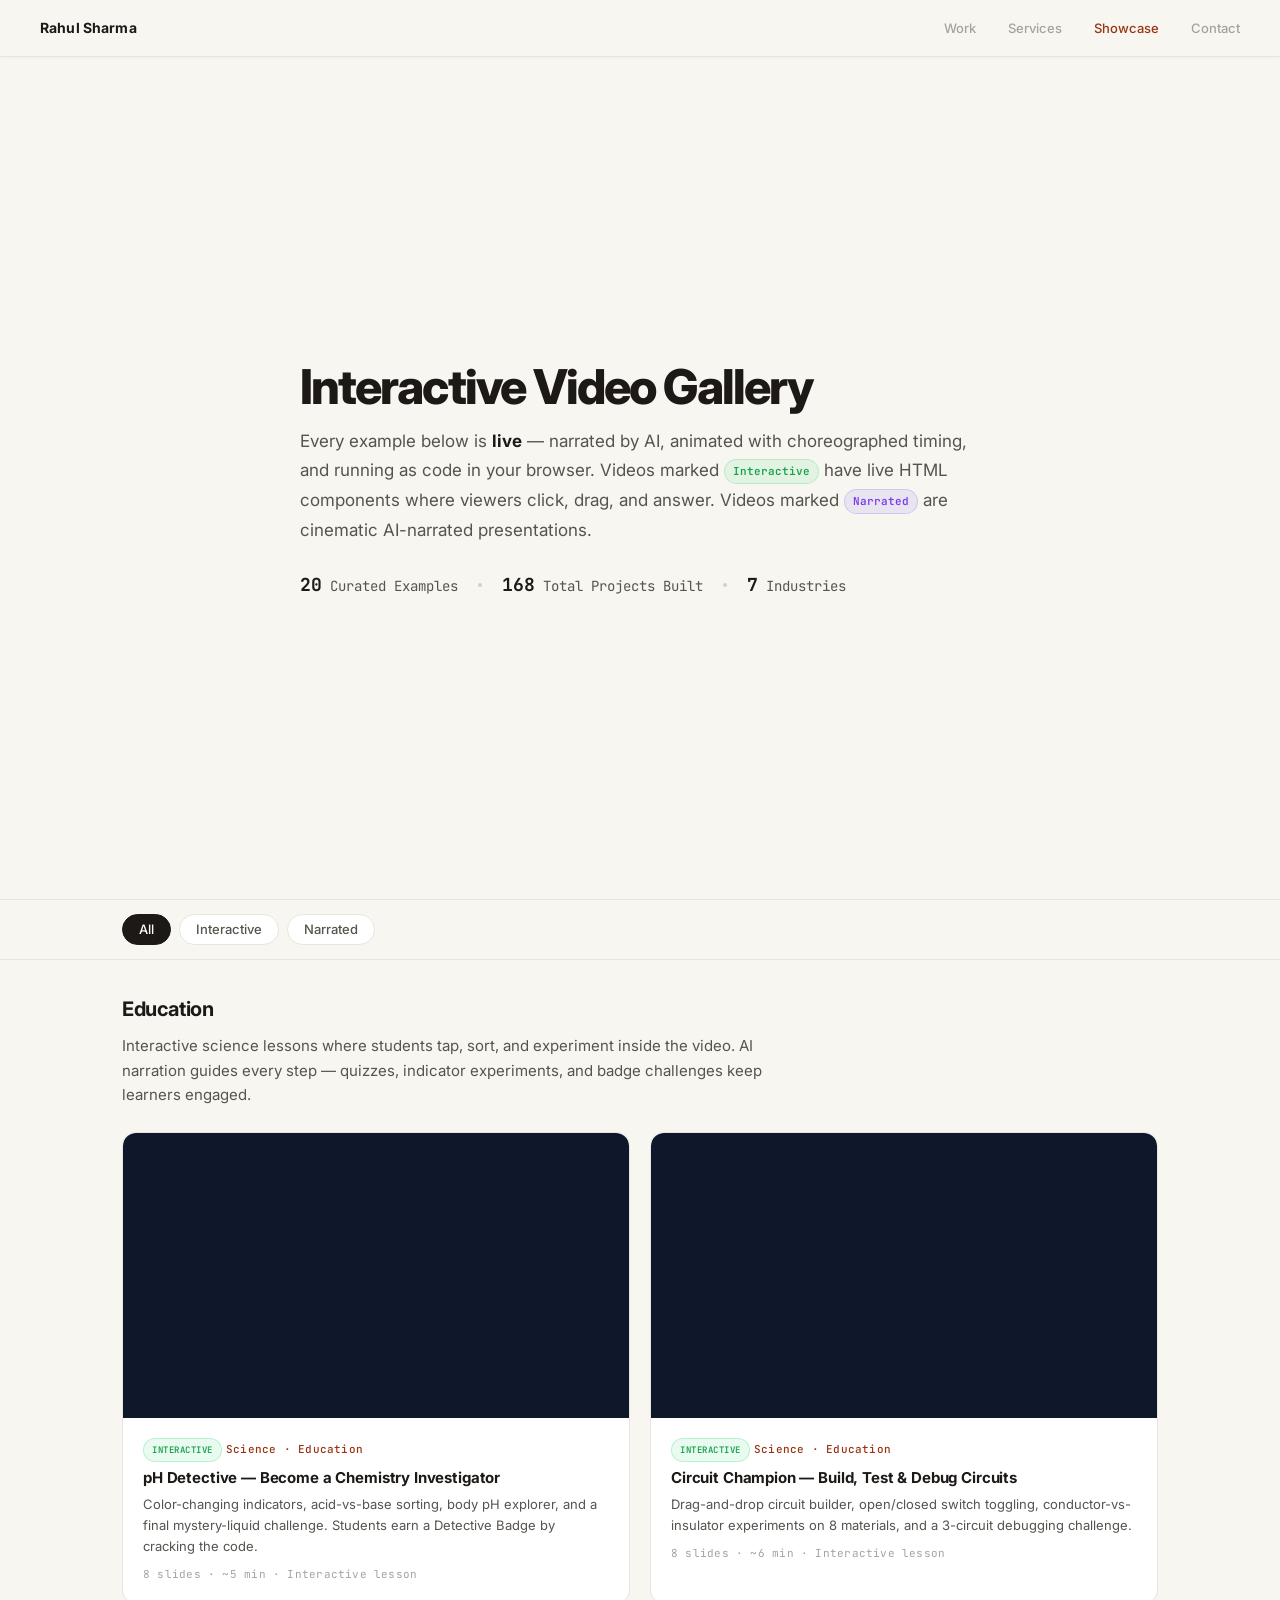
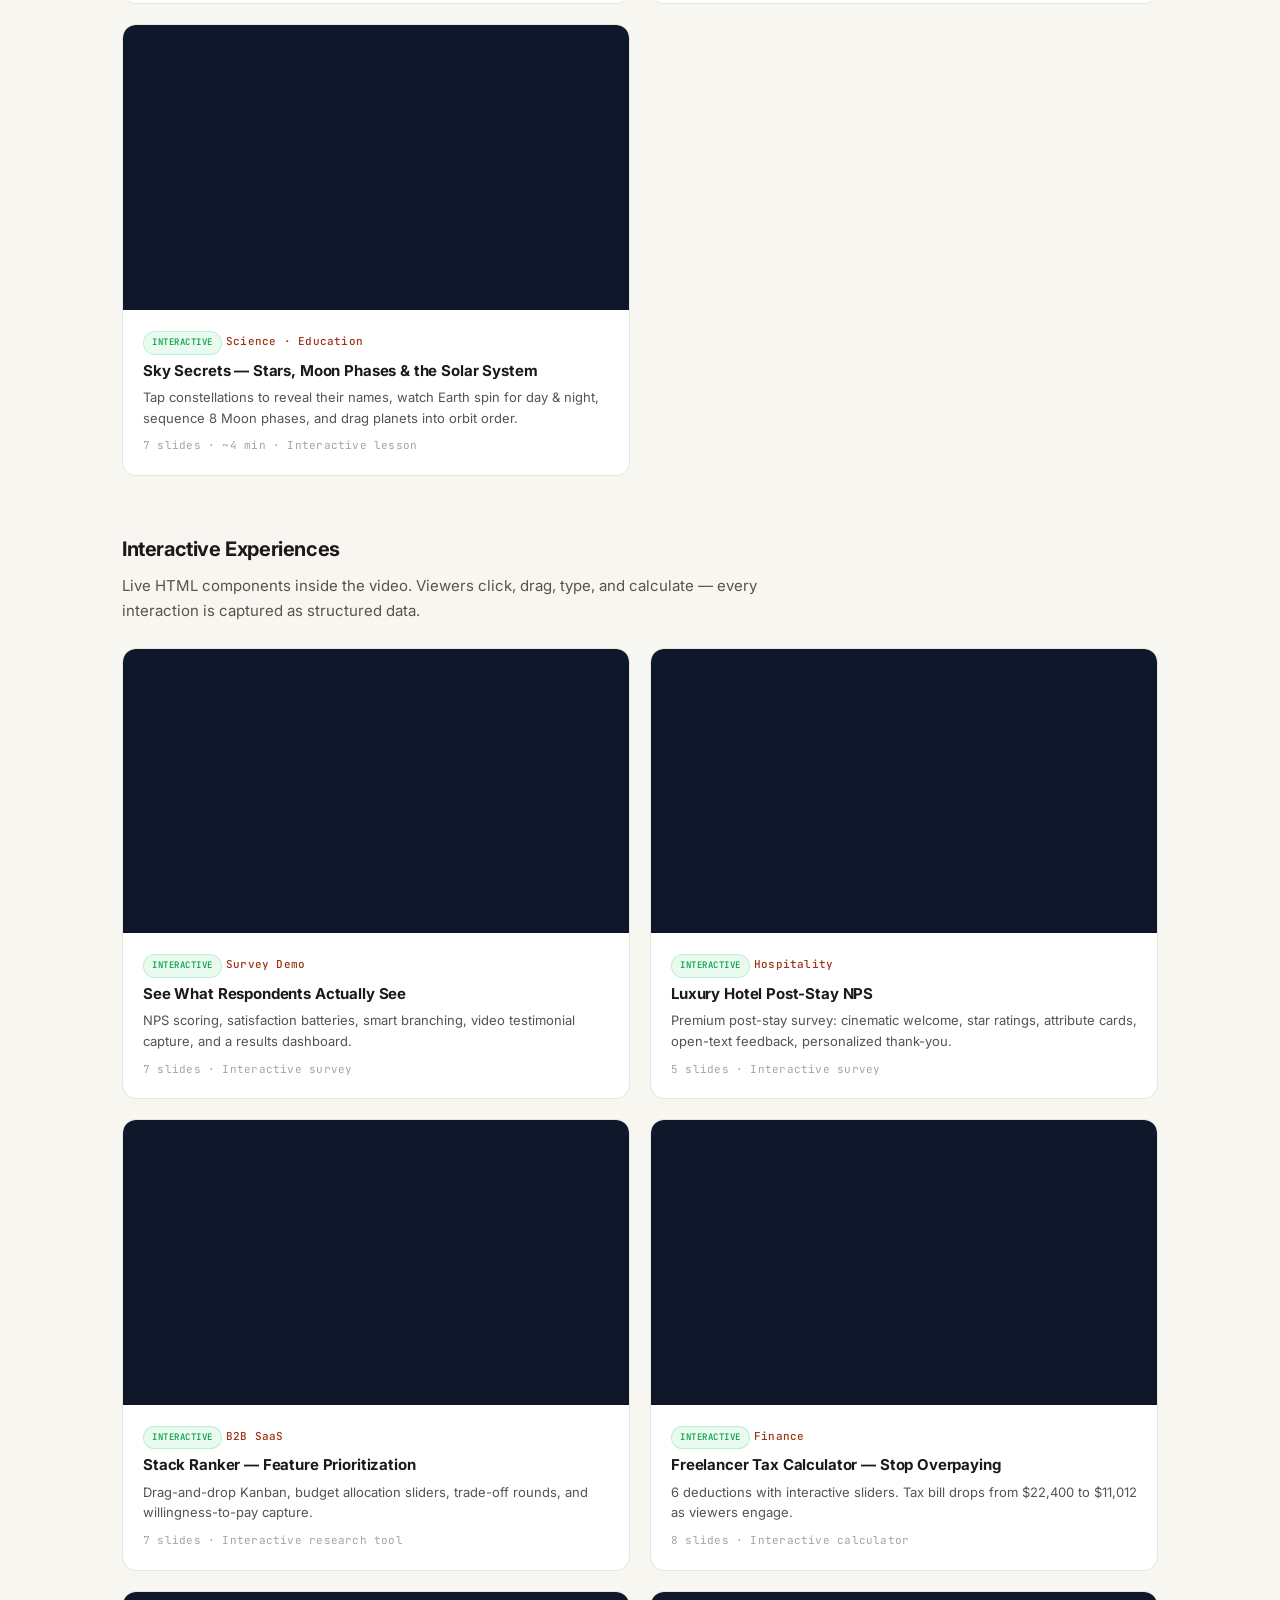
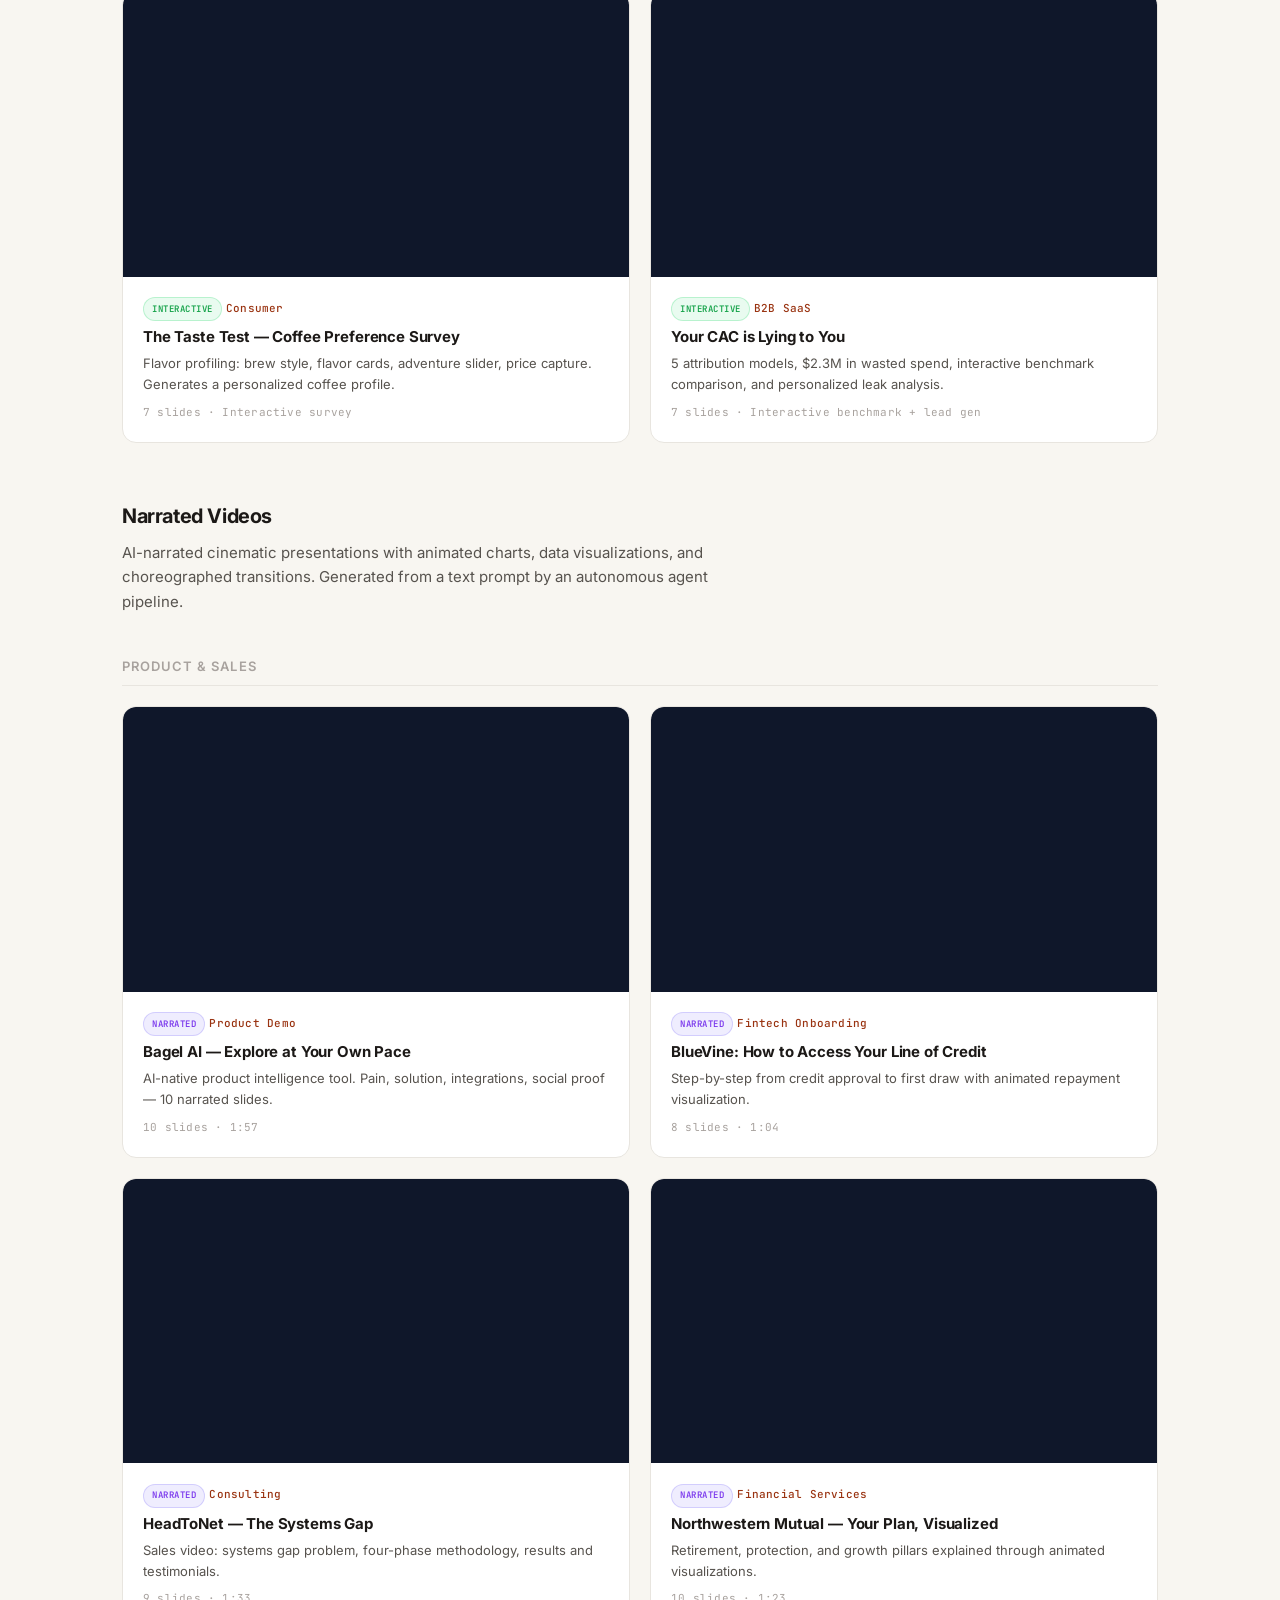
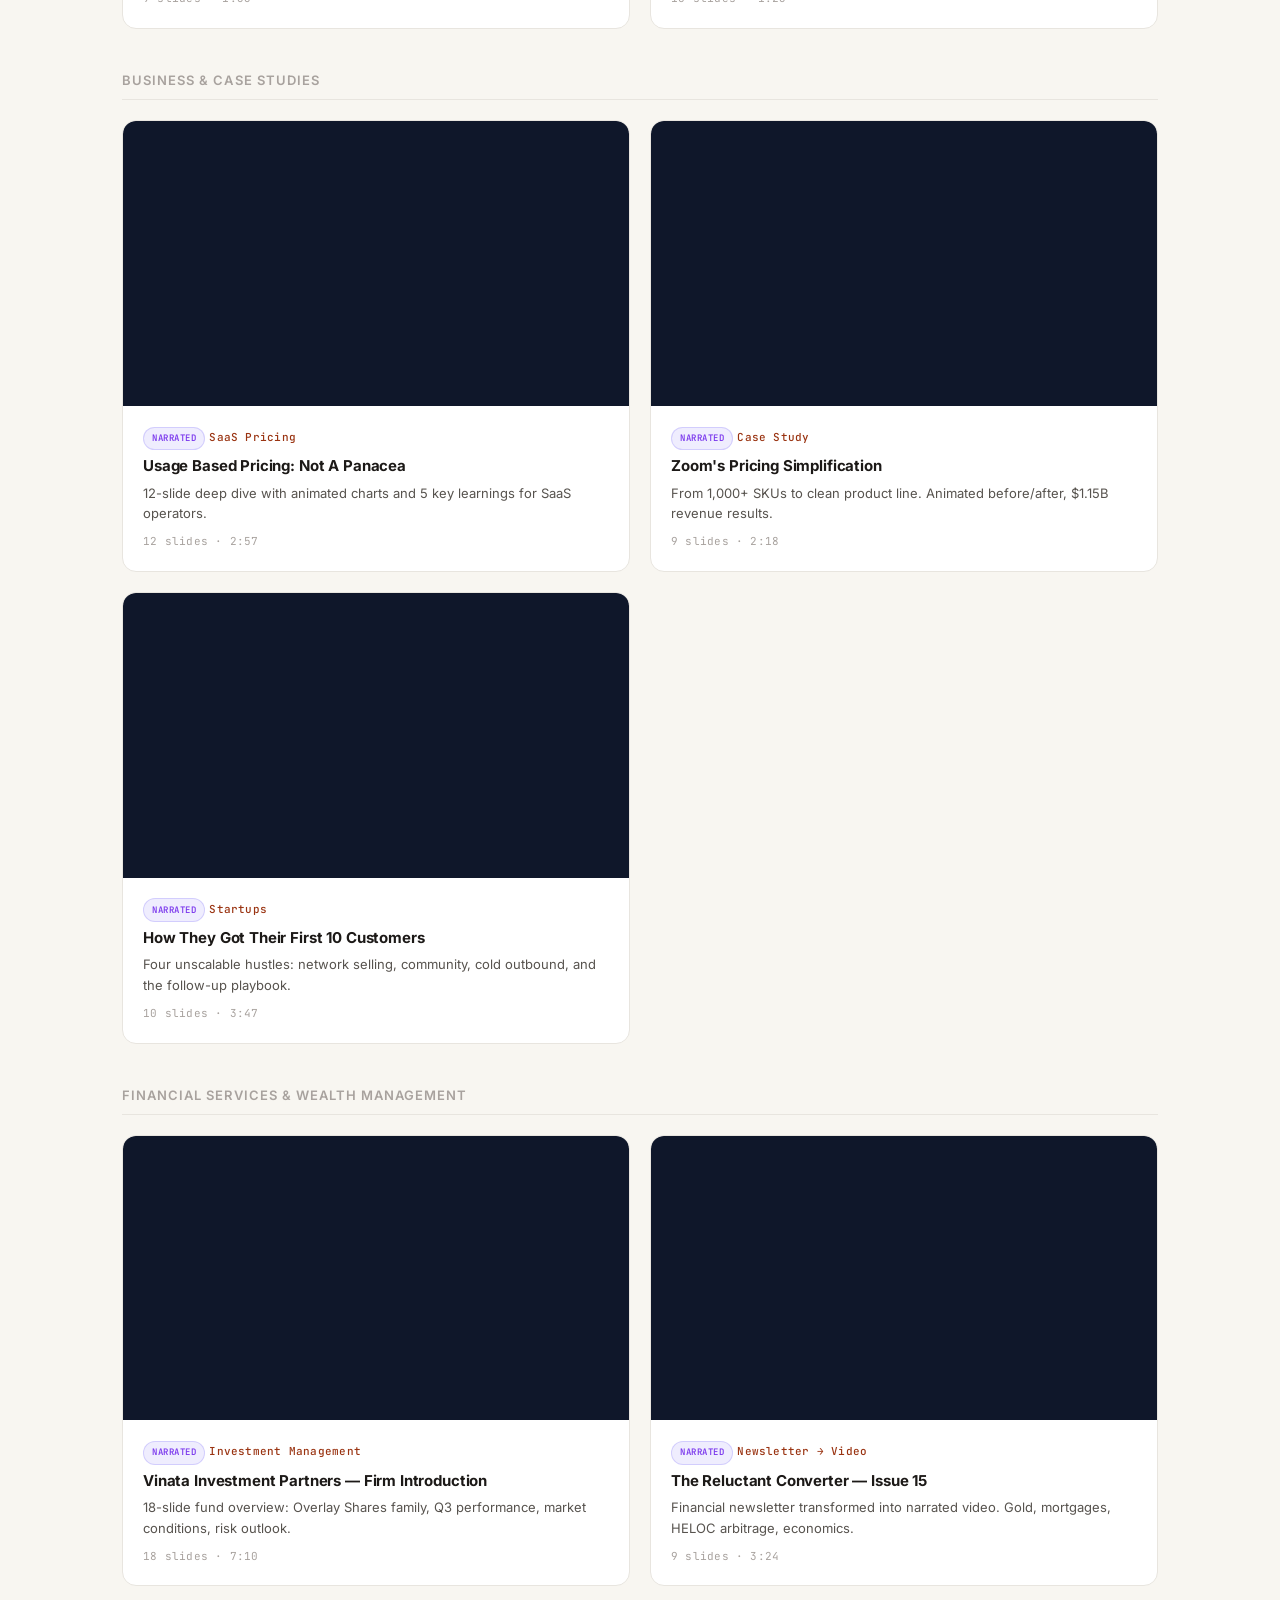
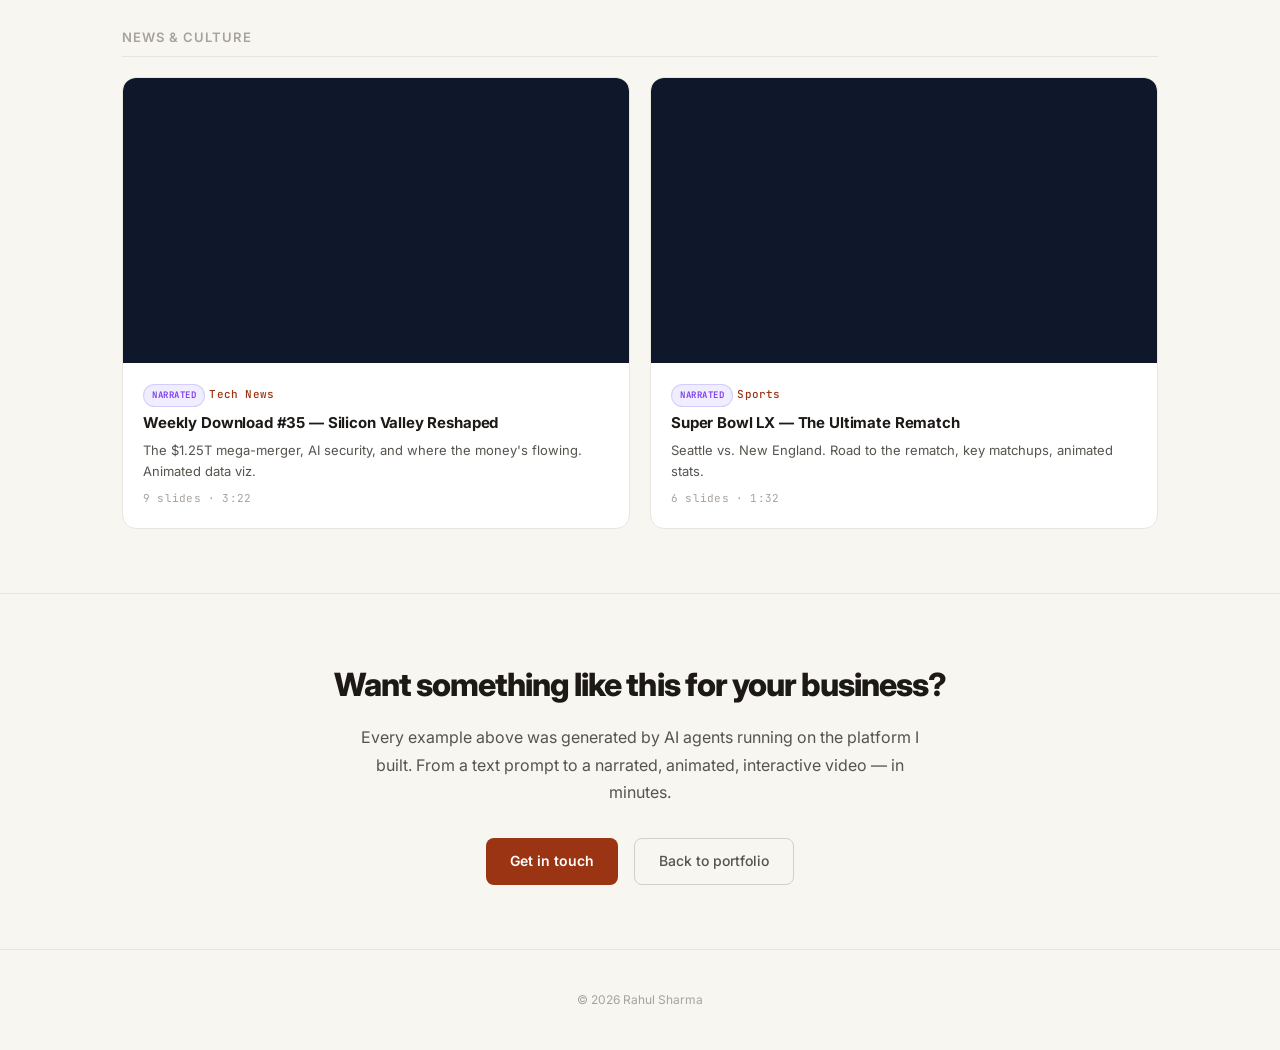
==== commit 75b87293: "feat: add Sky Secrets astronomy lesson to Education showcase Interactive constellations, day/night E" ====
--- a/showcase.html
+++ b/showcase.html
@@ -32,7 +32,7 @@
         <h1 class="showcase-title">Interactive Video Gallery</h1>
         <p class="showcase-subtitle">Every example below is <strong>live</strong> &mdash; narrated by AI, animated with choreographed timing, and running as code in your browser. Videos marked <span class="badge-inline interactive">Interactive</span> have live HTML components where viewers click, drag, and answer. Videos marked <span class="badge-inline narrated">Narrated</span> are cinematic AI-narrated presentations.</p>
         <div class="showcase-stats-row">
-            <span class="showcase-stat"><strong>19</strong> Curated Examples</span>
+            <span class="showcase-stat"><strong>20</strong> Curated Examples</span>
             <span class="showcase-stat-sep"></span>
             <span class="showcase-stat"><strong>168</strong> Total Projects Built</span>
             <span class="showcase-stat-sep"></span>
@@ -76,13 +76,25 @@
 
                 <div class="video-card featured" data-cat="interactive">
                     <div class="video-embed">
-                        <iframe src="https://app.4klabs.ai/embed/l5HgW-A2SGbKgL5OJeTP9w" frameborder="0" allowfullscreen allow="autoplay; fullscreen"></iframe>
+                        <iframe src="https://app.4klabs.ai/embed/nt5M9mVgqFQG35GXr6gygQ" frameborder="0" allowfullscreen allow="autoplay; fullscreen"></iframe>
                     </div>
                     <div class="video-info">
                         <span class="card-cat">Science &middot; Education</span>
                         <h4>Circuit Champion &mdash; Build, Test &amp; Debug Circuits</h4>
                         <p>Drag-and-drop circuit builder, open/closed switch toggling, conductor-vs-insulator experiments on 8 materials, and a 3-circuit debugging challenge.</p>
                         <div class="card-meta">8 slides &middot; ~6 min &middot; Interactive lesson</div>
+                    </div>
+                </div>
+
+                <div class="video-card featured" data-cat="interactive">
+                    <div class="video-embed">
+                        <iframe src="https://app.4klabs.ai/embed/FTpCb0KUfjPFU6YqDTrrJw" frameborder="0" allowfullscreen allow="autoplay; fullscreen"></iframe>
+                    </div>
+                    <div class="video-info">
+                        <span class="card-cat">Science &middot; Education</span>
+                        <h4>Sky Secrets &mdash; Stars, Moon Phases &amp; the Solar System</h4>
+                        <p>Tap constellations to reveal their names, watch Earth spin for day &amp; night, sequence 8 Moon phases, and drag planets into orbit order.</p>
+                        <div class="card-meta">7 slides &middot; ~4 min &middot; Interactive lesson</div>
                     </div>
                 </div>
 
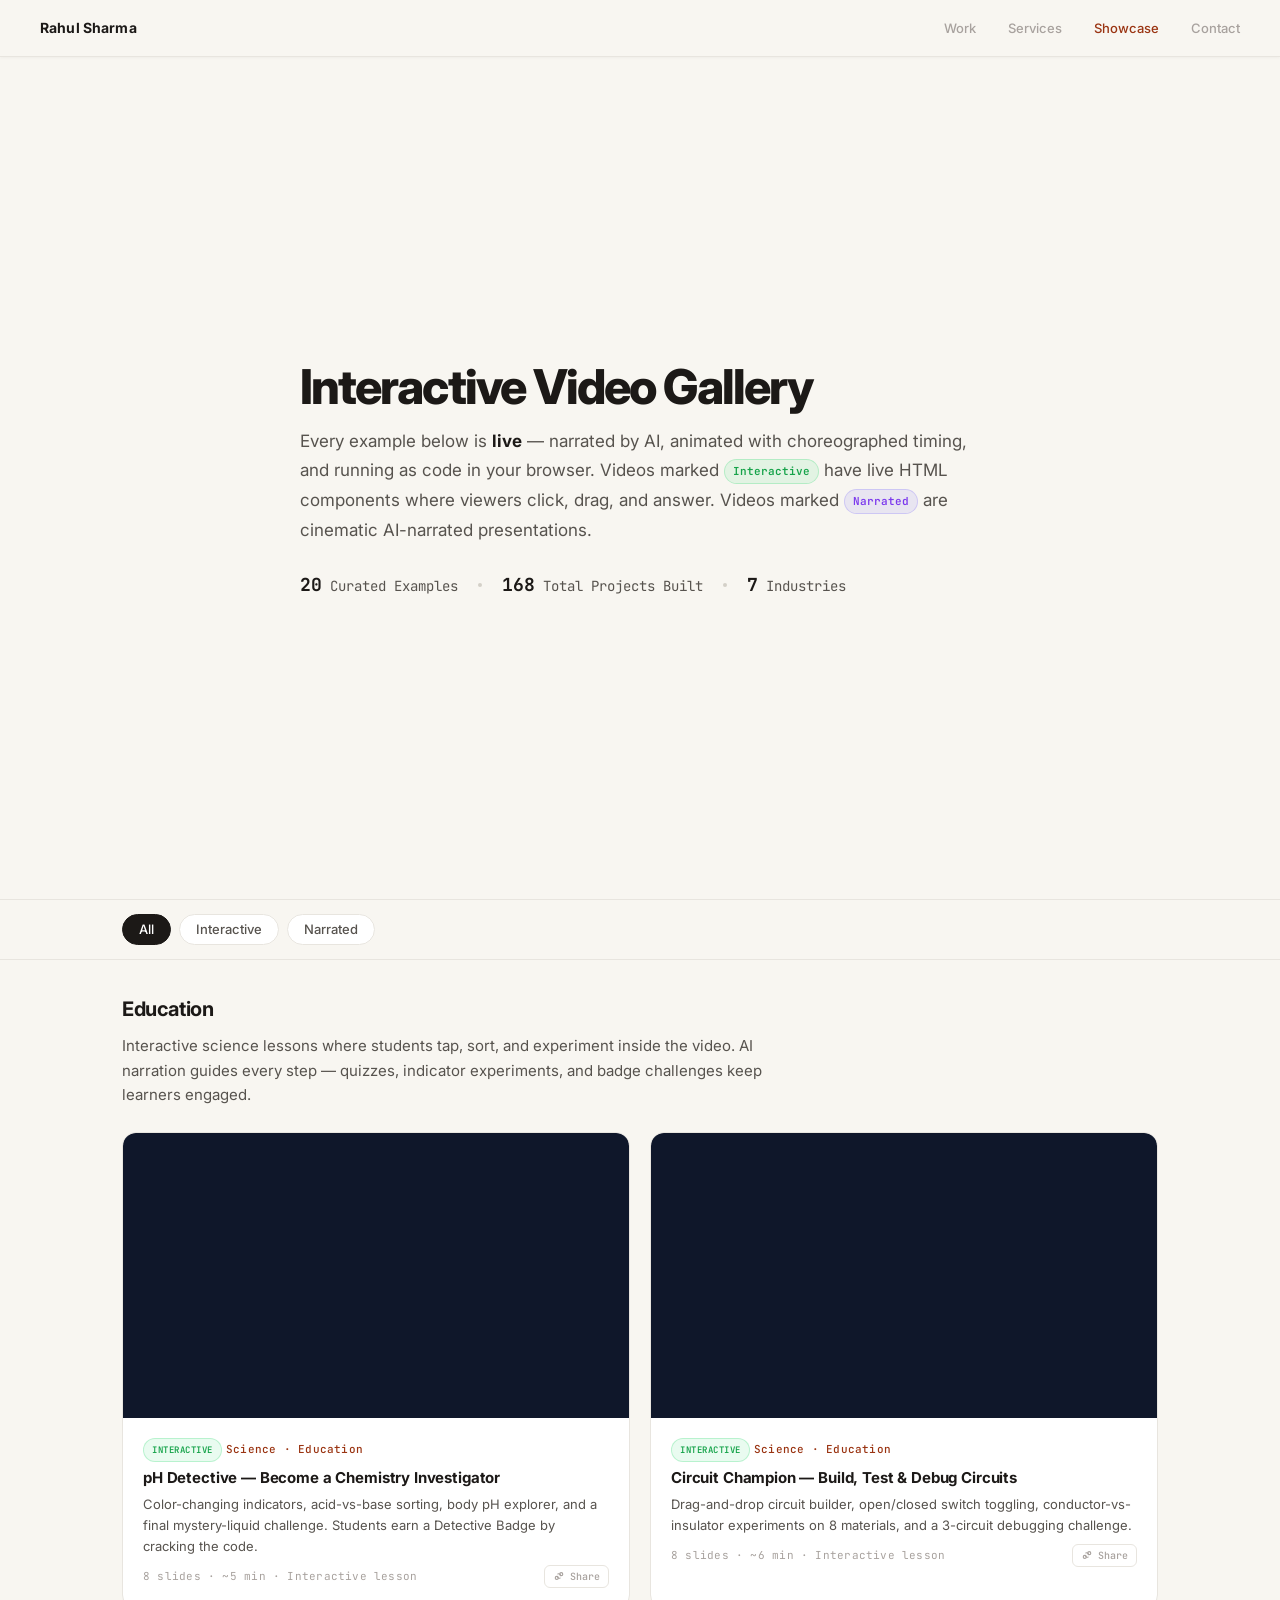
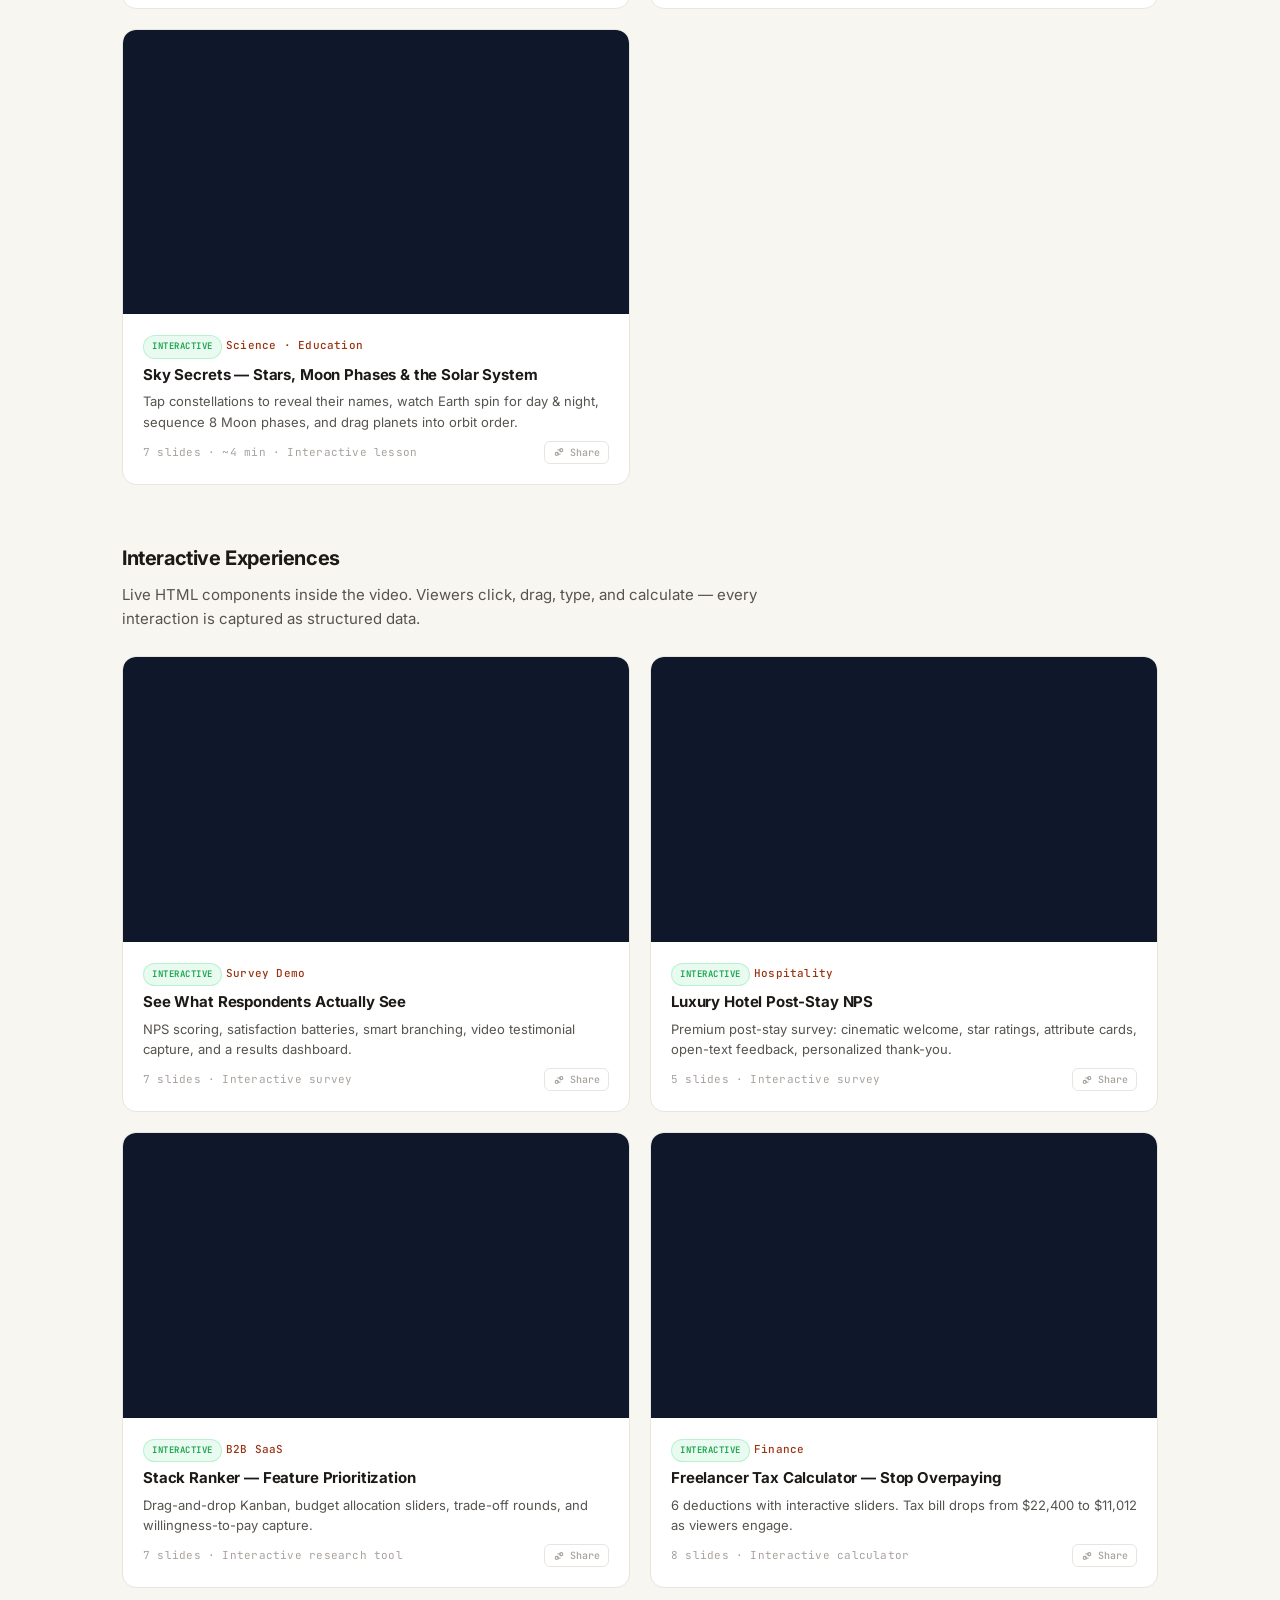
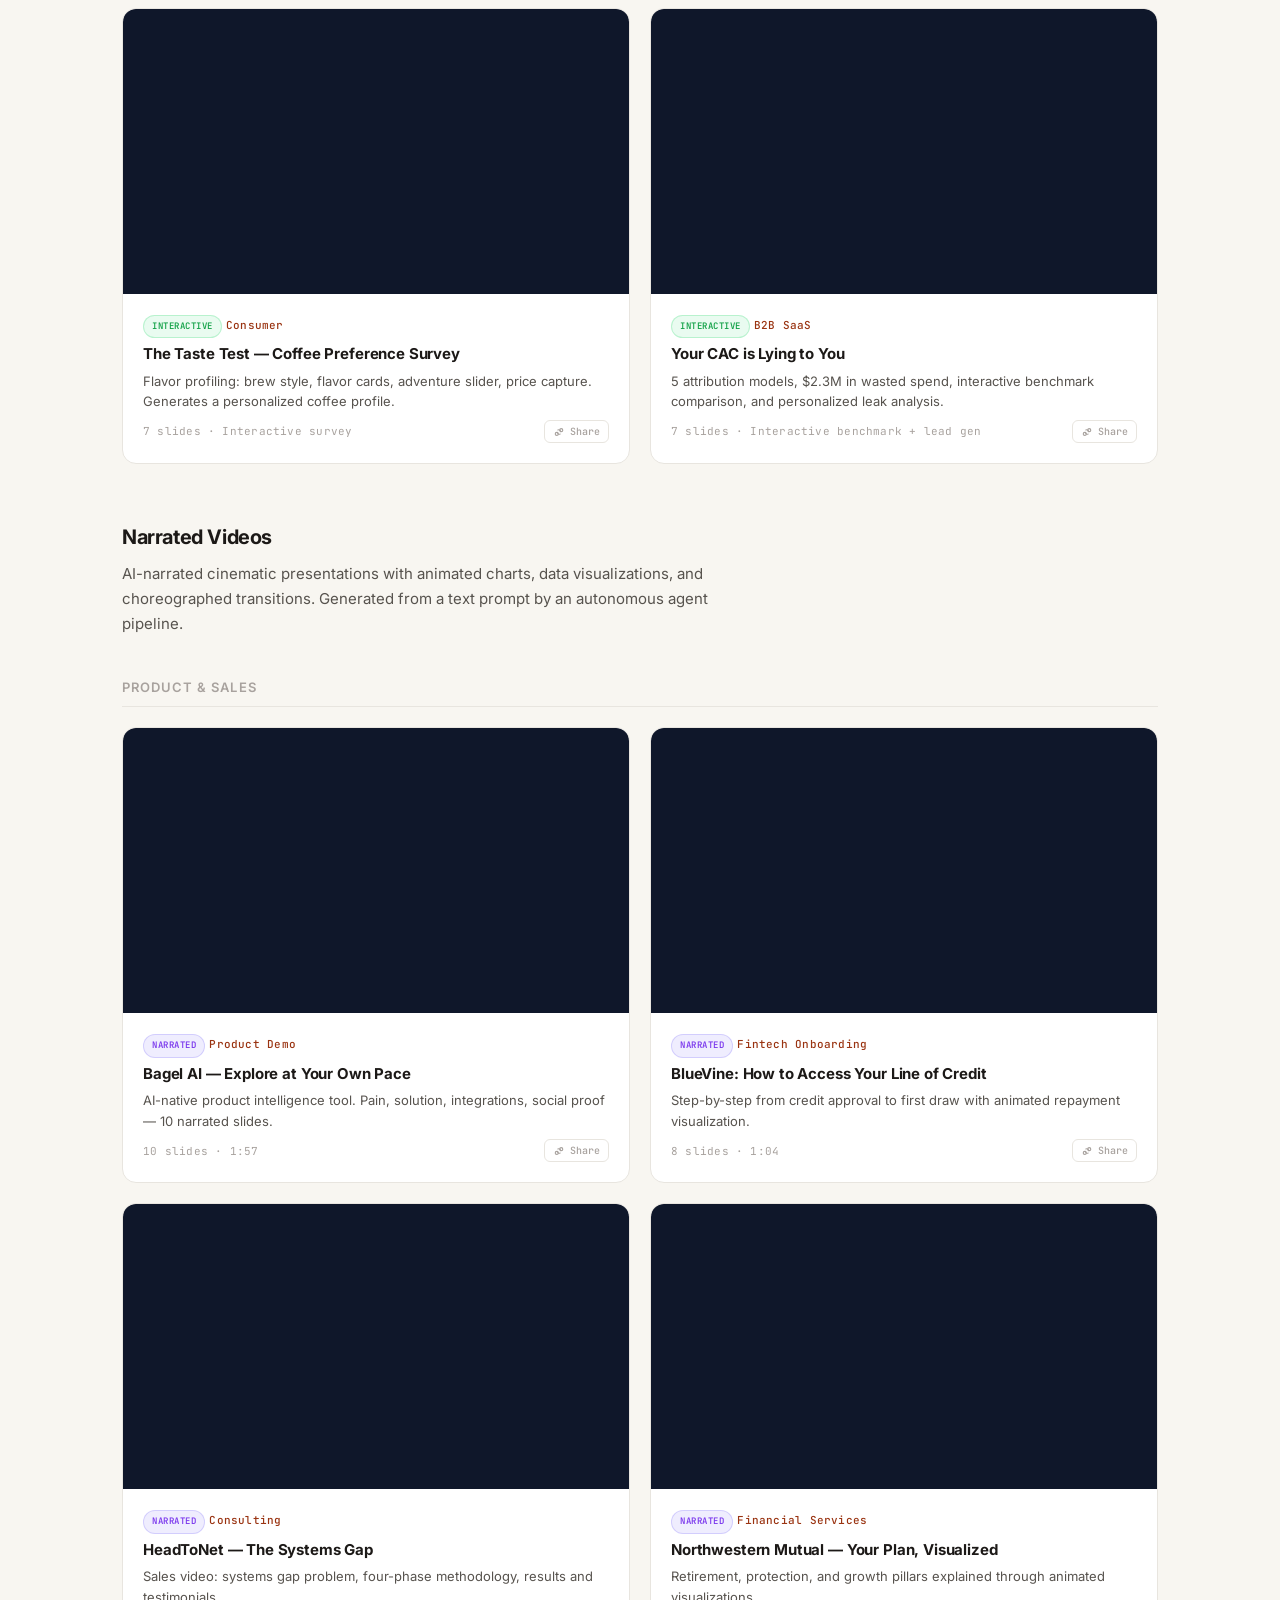
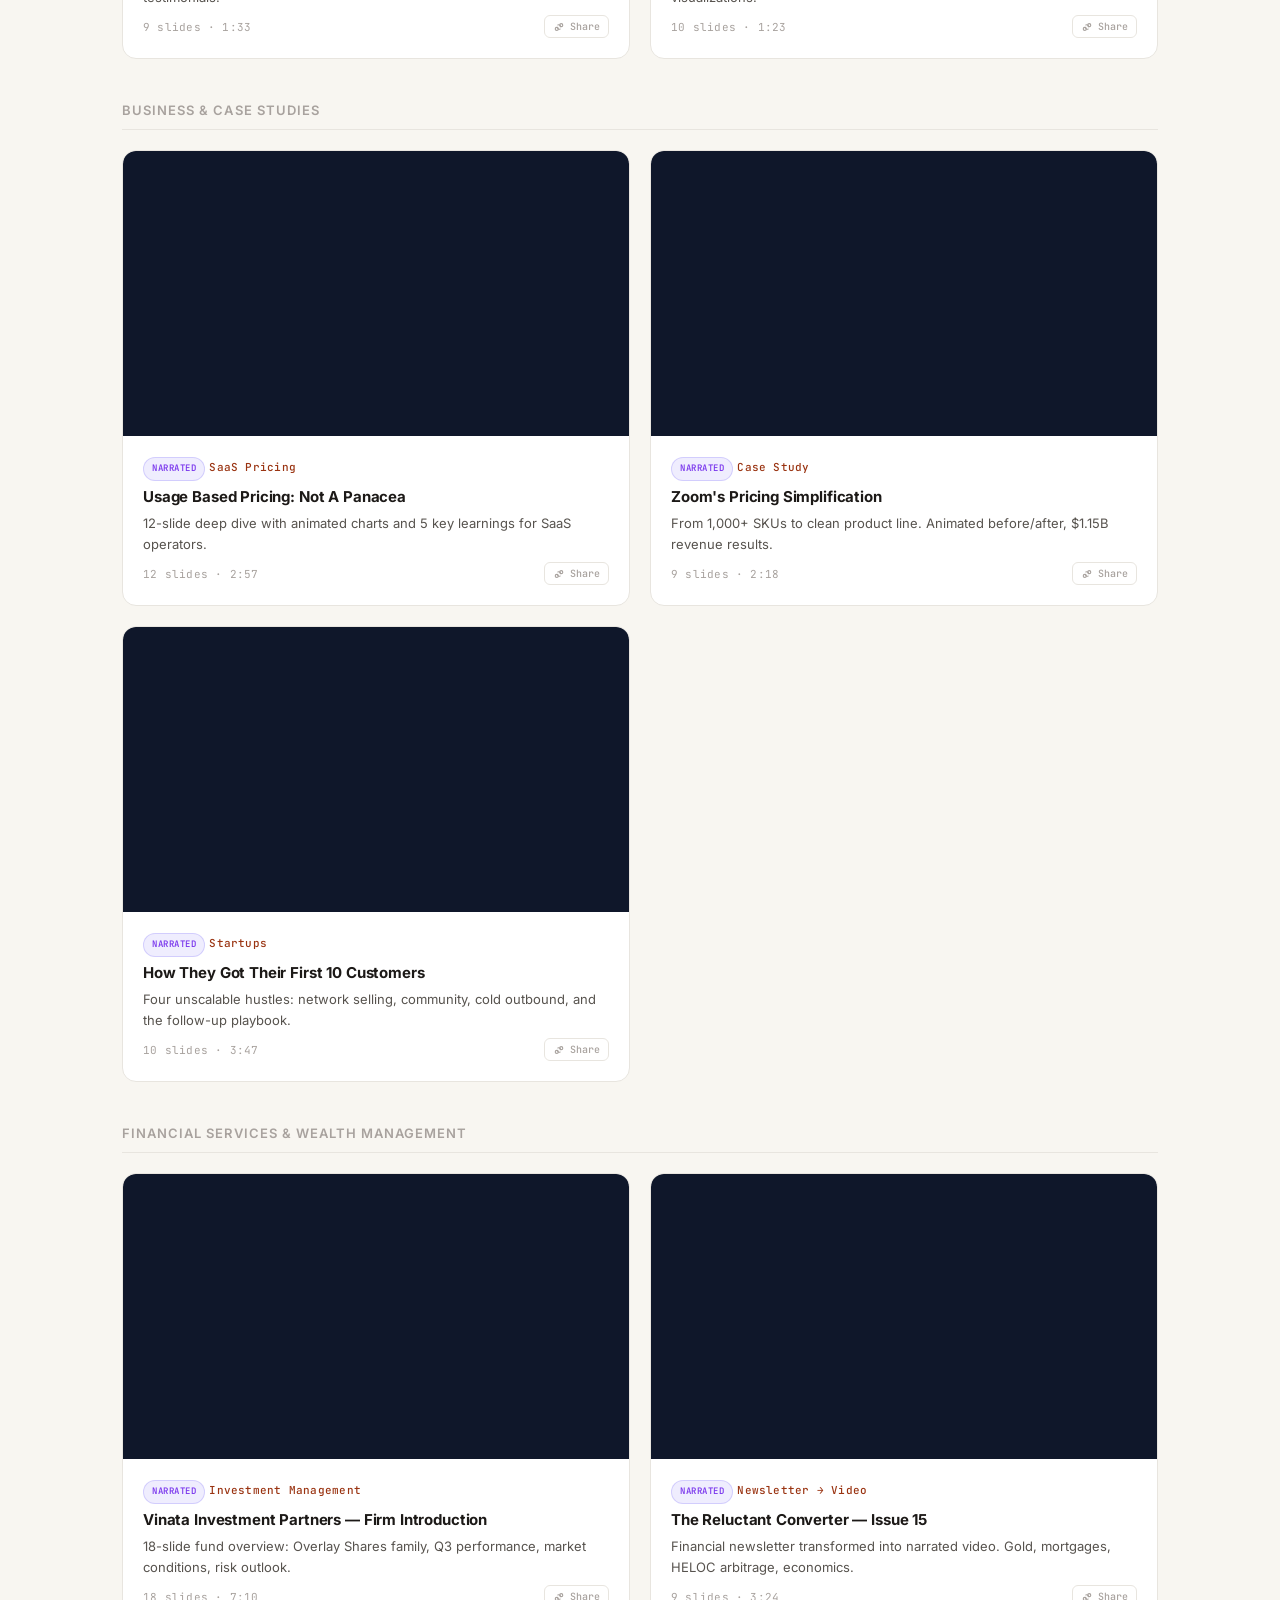
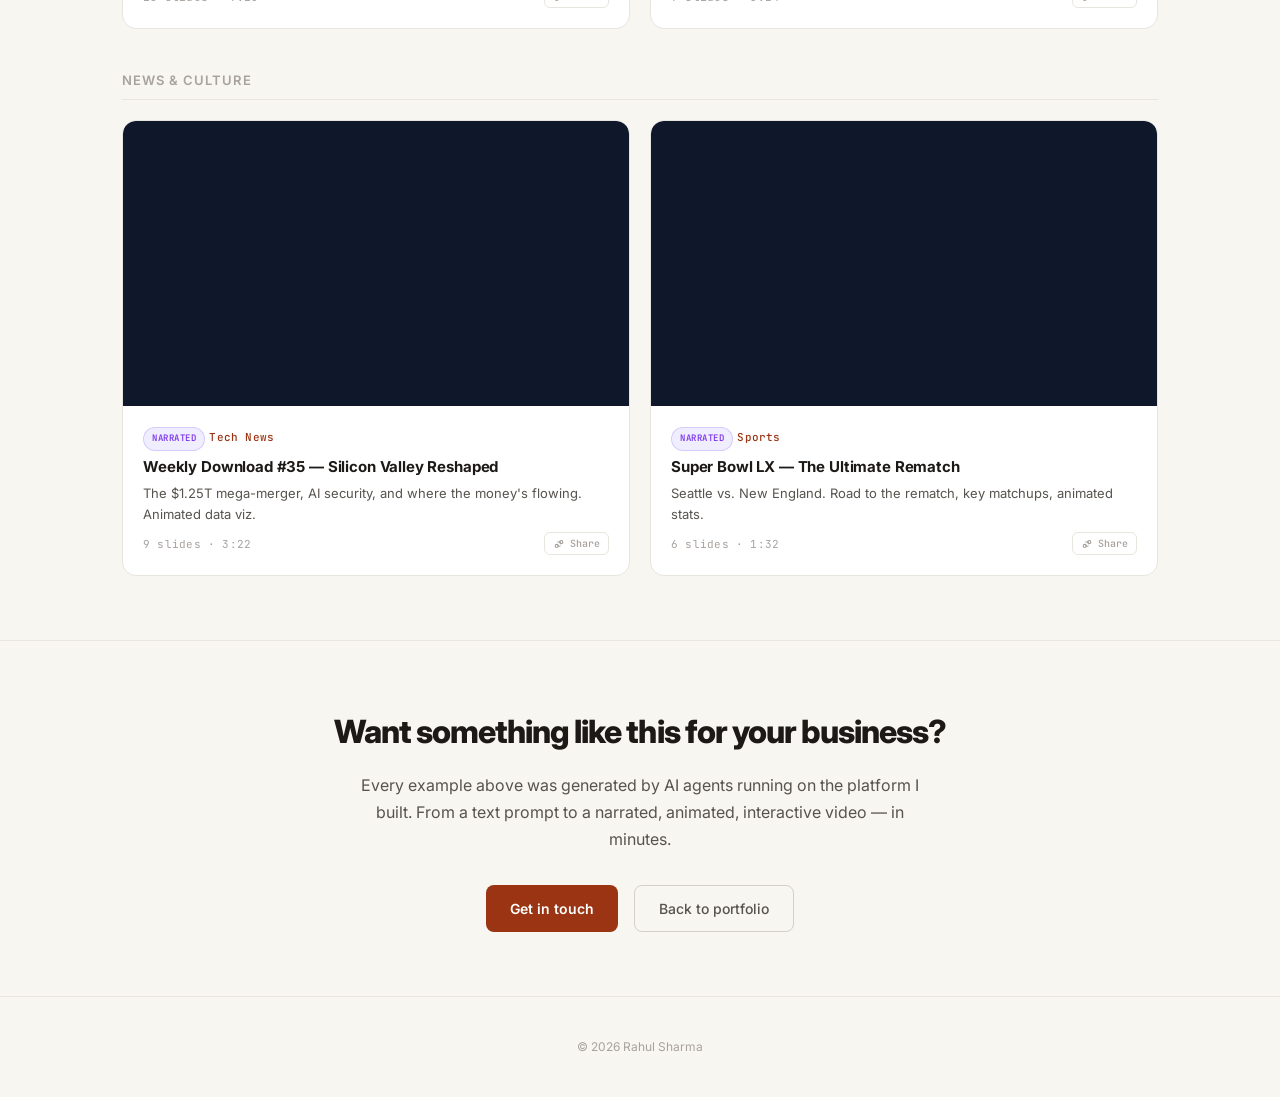
==== commit f3b05ed0: "feat: add shareable deep links for videos and sections in showcase Each video card gets a unique #ha" ====
--- a/showcase.html
+++ b/showcase.html
@@ -62,7 +62,7 @@
             </div>
             <div class="video-grid">
 
-                <div class="video-card featured" data-cat="interactive">
+                <div class="video-card featured" id="ph-detective" data-cat="interactive">
                     <div class="video-embed">
                         <iframe src="https://app.4klabs.ai/embed/0xEKOgcltDwcLQTYB5xVTA" frameborder="0" allowfullscreen allow="autoplay; fullscreen"></iframe>
                     </div>
@@ -70,11 +70,11 @@
                         <span class="card-cat">Science &middot; Education</span>
                         <h4>pH Detective &mdash; Become a Chemistry Investigator</h4>
                         <p>Color-changing indicators, acid-vs-base sorting, body pH explorer, and a final mystery-liquid challenge. Students earn a Detective Badge by cracking the code.</p>
-                        <div class="card-meta">8 slides &middot; ~5 min &middot; Interactive lesson</div>
-                    </div>
-                </div>
-
-                <div class="video-card featured" data-cat="interactive">
+                        <div class="card-meta-row"><div class="card-meta">8 slides &middot; ~5 min &middot; Interactive lesson</div></div>
+                    </div>
+                </div>
+
+                <div class="video-card featured" id="circuit-champion" data-cat="interactive">
                     <div class="video-embed">
                         <iframe src="https://app.4klabs.ai/embed/nt5M9mVgqFQG35GXr6gygQ" frameborder="0" allowfullscreen allow="autoplay; fullscreen"></iframe>
                     </div>
@@ -82,11 +82,11 @@
                         <span class="card-cat">Science &middot; Education</span>
                         <h4>Circuit Champion &mdash; Build, Test &amp; Debug Circuits</h4>
                         <p>Drag-and-drop circuit builder, open/closed switch toggling, conductor-vs-insulator experiments on 8 materials, and a 3-circuit debugging challenge.</p>
-                        <div class="card-meta">8 slides &middot; ~6 min &middot; Interactive lesson</div>
-                    </div>
-                </div>
-
-                <div class="video-card featured" data-cat="interactive">
+                        <div class="card-meta-row"><div class="card-meta">8 slides &middot; ~6 min &middot; Interactive lesson</div></div>
+                    </div>
+                </div>
+
+                <div class="video-card featured" id="sky-secrets" data-cat="interactive">
                     <div class="video-embed">
                         <iframe src="https://app.4klabs.ai/embed/FTpCb0KUfjPFU6YqDTrrJw" frameborder="0" allowfullscreen allow="autoplay; fullscreen"></iframe>
                     </div>
@@ -94,7 +94,7 @@
                         <span class="card-cat">Science &middot; Education</span>
                         <h4>Sky Secrets &mdash; Stars, Moon Phases &amp; the Solar System</h4>
                         <p>Tap constellations to reveal their names, watch Earth spin for day &amp; night, sequence 8 Moon phases, and drag planets into orbit order.</p>
-                        <div class="card-meta">7 slides &middot; ~4 min &middot; Interactive lesson</div>
+                        <div class="card-meta-row"><div class="card-meta">7 slides &middot; ~4 min &middot; Interactive lesson</div></div>
                     </div>
                 </div>
 
@@ -109,7 +109,7 @@
             </div>
             <div class="video-grid">
 
-                <div class="video-card" data-cat="interactive">
+                <div class="video-card" id="survey-demo" data-cat="interactive">
                     <div class="video-embed">
                         <iframe src="https://app.4klabs.ai/embed/euhatcixtDhfdOzWSkZfHA" frameborder="0" allowfullscreen allow="autoplay; fullscreen"></iframe>
                     </div>
@@ -117,11 +117,11 @@
                         <span class="card-cat">Survey Demo</span>
                         <h4>See What Respondents Actually See</h4>
                         <p>NPS scoring, satisfaction batteries, smart branching, video testimonial capture, and a results dashboard.</p>
-                        <div class="card-meta">7 slides &middot; Interactive survey</div>
-                    </div>
-                </div>
-
-                <div class="video-card" data-cat="interactive">
+                        <div class="card-meta-row"><div class="card-meta">7 slides &middot; Interactive survey</div></div>
+                    </div>
+                </div>
+
+                <div class="video-card" id="hotel-nps" data-cat="interactive">
                     <div class="video-embed">
                         <iframe src="https://app.4klabs.ai/embed/j11O6KauLFyTrpWi0jKlIA" frameborder="0" allowfullscreen allow="autoplay; fullscreen"></iframe>
                     </div>
@@ -129,11 +129,11 @@
                         <span class="card-cat">Hospitality</span>
                         <h4>Luxury Hotel Post-Stay NPS</h4>
                         <p>Premium post-stay survey: cinematic welcome, star ratings, attribute cards, open-text feedback, personalized thank-you.</p>
-                        <div class="card-meta">5 slides &middot; Interactive survey</div>
-                    </div>
-                </div>
-
-                <div class="video-card" data-cat="interactive">
+                        <div class="card-meta-row"><div class="card-meta">5 slides &middot; Interactive survey</div></div>
+                    </div>
+                </div>
+
+                <div class="video-card" id="stack-ranker" data-cat="interactive">
                     <div class="video-embed">
                         <iframe src="https://app.4klabs.ai/embed/h7tTEGAWcDcUDNXYhW9IVQ" frameborder="0" allowfullscreen allow="autoplay; fullscreen"></iframe>
                     </div>
@@ -141,11 +141,11 @@
                         <span class="card-cat">B2B SaaS</span>
                         <h4>Stack Ranker &mdash; Feature Prioritization</h4>
                         <p>Drag-and-drop Kanban, budget allocation sliders, trade-off rounds, and willingness-to-pay capture.</p>
-                        <div class="card-meta">7 slides &middot; Interactive research tool</div>
-                    </div>
-                </div>
-
-                <div class="video-card" data-cat="interactive">
+                        <div class="card-meta-row"><div class="card-meta">7 slides &middot; Interactive research tool</div></div>
+                    </div>
+                </div>
+
+                <div class="video-card" id="tax-calculator" data-cat="interactive">
                     <div class="video-embed">
                         <iframe src="https://app.4klabs.ai/embed/3q5mmO5jM7aNEPwyZr9Oxg" frameborder="0" allowfullscreen allow="autoplay; fullscreen"></iframe>
                     </div>
@@ -153,11 +153,11 @@
                         <span class="card-cat">Finance</span>
                         <h4>Freelancer Tax Calculator &mdash; Stop Overpaying</h4>
                         <p>6 deductions with interactive sliders. Tax bill drops from $22,400 to $11,012 as viewers engage.</p>
-                        <div class="card-meta">8 slides &middot; Interactive calculator</div>
-                    </div>
-                </div>
-
-                <div class="video-card" data-cat="interactive">
+                        <div class="card-meta-row"><div class="card-meta">8 slides &middot; Interactive calculator</div></div>
+                    </div>
+                </div>
+
+                <div class="video-card" id="coffee-taste-test" data-cat="interactive">
                     <div class="video-embed">
                         <iframe src="https://app.4klabs.ai/embed/2FUWaCY1r6xdYVF1JLnZGw" frameborder="0" allowfullscreen allow="autoplay; fullscreen"></iframe>
                     </div>
@@ -165,11 +165,11 @@
                         <span class="card-cat">Consumer</span>
                         <h4>The Taste Test &mdash; Coffee Preference Survey</h4>
                         <p>Flavor profiling: brew style, flavor cards, adventure slider, price capture. Generates a personalized coffee profile.</p>
-                        <div class="card-meta">7 slides &middot; Interactive survey</div>
-                    </div>
-                </div>
-
-                <div class="video-card" data-cat="interactive">
+                        <div class="card-meta-row"><div class="card-meta">7 slides &middot; Interactive survey</div></div>
+                    </div>
+                </div>
+
+                <div class="video-card" id="cac-benchmark" data-cat="interactive">
                     <div class="video-embed">
                         <iframe src="https://app.4klabs.ai/embed/Lvv9GO1VqBXOwrbF1bP3mg" frameborder="0" allowfullscreen allow="autoplay; fullscreen"></iframe>
                     </div>
@@ -177,7 +177,7 @@
                         <span class="card-cat">B2B SaaS</span>
                         <h4>Your CAC is Lying to You</h4>
                         <p>5 attribution models, $2.3M in wasted spend, interactive benchmark comparison, and personalized leak analysis.</p>
-                        <div class="card-meta">7 slides &middot; Interactive benchmark + lead gen</div>
+                        <div class="card-meta-row"><div class="card-meta">7 slides &middot; Interactive benchmark + lead gen</div></div>
                     </div>
                 </div>
 
@@ -194,7 +194,7 @@
             <h3 class="subsection-label">Product &amp; Sales</h3>
             <div class="video-grid">
 
-                <div class="video-card" data-cat="narrated">
+                <div class="video-card" id="bagel-ai" data-cat="narrated">
                     <div class="video-embed">
                         <iframe src="https://app.4klabs.ai/embed/GKSgFwS305qsVt_6i7l22Q" frameborder="0" allowfullscreen allow="autoplay; fullscreen"></iframe>
                     </div>
@@ -202,11 +202,11 @@
                         <span class="card-cat">Product Demo</span>
                         <h4>Bagel AI &mdash; Explore at Your Own Pace</h4>
                         <p>AI-native product intelligence tool. Pain, solution, integrations, social proof &mdash; 10 narrated slides.</p>
-                        <div class="card-meta">10 slides &middot; 1:57</div>
-                    </div>
-                </div>
-
-                <div class="video-card" data-cat="narrated">
+                        <div class="card-meta-row"><div class="card-meta">10 slides &middot; 1:57</div></div>
+                    </div>
+                </div>
+
+                <div class="video-card" id="bluevine" data-cat="narrated">
                     <div class="video-embed">
                         <iframe src="https://app.4klabs.ai/embed/HvAxGjEMlW8PMAHE2EDGAA" frameborder="0" allowfullscreen allow="autoplay; fullscreen"></iframe>
                     </div>
@@ -214,11 +214,11 @@
                         <span class="card-cat">Fintech Onboarding</span>
                         <h4>BlueVine: How to Access Your Line of Credit</h4>
                         <p>Step-by-step from credit approval to first draw with animated repayment visualization.</p>
-                        <div class="card-meta">8 slides &middot; 1:04</div>
-                    </div>
-                </div>
-
-                <div class="video-card" data-cat="narrated">
+                        <div class="card-meta-row"><div class="card-meta">8 slides &middot; 1:04</div></div>
+                    </div>
+                </div>
+
+                <div class="video-card" id="headtonet" data-cat="narrated">
                     <div class="video-embed">
                         <iframe src="https://app.4klabs.ai/embed/Fjtnka0bwO7fnF2WjWz9VQ" frameborder="0" allowfullscreen allow="autoplay; fullscreen"></iframe>
                     </div>
@@ -226,11 +226,11 @@
                         <span class="card-cat">Consulting</span>
                         <h4>HeadToNet &mdash; The Systems Gap</h4>
                         <p>Sales video: systems gap problem, four-phase methodology, results and testimonials.</p>
-                        <div class="card-meta">9 slides &middot; 1:33</div>
-                    </div>
-                </div>
-
-                <div class="video-card" data-cat="narrated">
+                        <div class="card-meta-row"><div class="card-meta">9 slides &middot; 1:33</div></div>
+                    </div>
+                </div>
+
+                <div class="video-card" id="northwestern-mutual" data-cat="narrated">
                     <div class="video-embed">
                         <iframe src="https://app.4klabs.ai/embed/CpmtuDlzxvmeVuxTgaZ66g" frameborder="0" allowfullscreen allow="autoplay; fullscreen"></iframe>
                     </div>
@@ -238,7 +238,7 @@
                         <span class="card-cat">Financial Services</span>
                         <h4>Northwestern Mutual &mdash; Your Plan, Visualized</h4>
                         <p>Retirement, protection, and growth pillars explained through animated visualizations.</p>
-                        <div class="card-meta">10 slides &middot; 1:23</div>
+                        <div class="card-meta-row"><div class="card-meta">10 slides &middot; 1:23</div></div>
                     </div>
                 </div>
 
@@ -247,7 +247,7 @@
             <h3 class="subsection-label">Business &amp; Case Studies</h3>
             <div class="video-grid">
 
-                <div class="video-card" data-cat="narrated">
+                <div class="video-card" id="usage-based-pricing" data-cat="narrated">
                     <div class="video-embed">
                         <iframe src="https://app.4klabs.ai/embed/MTV18zjya9egLyMuuEy_aw" frameborder="0" allowfullscreen allow="autoplay; fullscreen"></iframe>
                     </div>
@@ -255,11 +255,11 @@
                         <span class="card-cat">SaaS Pricing</span>
                         <h4>Usage Based Pricing: Not A Panacea</h4>
                         <p>12-slide deep dive with animated charts and 5 key learnings for SaaS operators.</p>
-                        <div class="card-meta">12 slides &middot; 2:57</div>
-                    </div>
-                </div>
-
-                <div class="video-card" data-cat="narrated">
+                        <div class="card-meta-row"><div class="card-meta">12 slides &middot; 2:57</div></div>
+                    </div>
+                </div>
+
+                <div class="video-card" id="zoom-pricing" data-cat="narrated">
                     <div class="video-embed">
                         <iframe src="https://app.4klabs.ai/embed/6YHgsgb0Ijly8OFliVDCWQ" frameborder="0" allowfullscreen allow="autoplay; fullscreen"></iframe>
                     </div>
@@ -267,11 +267,11 @@
                         <span class="card-cat">Case Study</span>
                         <h4>Zoom's Pricing Simplification</h4>
                         <p>From 1,000+ SKUs to clean product line. Animated before/after, $1.15B revenue results.</p>
-                        <div class="card-meta">9 slides &middot; 2:18</div>
-                    </div>
-                </div>
-
-                <div class="video-card" data-cat="narrated">
+                        <div class="card-meta-row"><div class="card-meta">9 slides &middot; 2:18</div></div>
+                    </div>
+                </div>
+
+                <div class="video-card" id="first-10-customers" data-cat="narrated">
                     <div class="video-embed">
                         <iframe src="https://app.4klabs.ai/embed/9cqvqP_N6He99Clk77_REg" frameborder="0" allowfullscreen allow="autoplay; fullscreen"></iframe>
                     </div>
@@ -279,7 +279,7 @@
                         <span class="card-cat">Startups</span>
                         <h4>How They Got Their First 10 Customers</h4>
                         <p>Four unscalable hustles: network selling, community, cold outbound, and the follow-up playbook.</p>
-                        <div class="card-meta">10 slides &middot; 3:47</div>
+                        <div class="card-meta-row"><div class="card-meta">10 slides &middot; 3:47</div></div>
                     </div>
                 </div>
 
@@ -288,7 +288,7 @@
             <h3 class="subsection-label">Financial Services &amp; Wealth Management</h3>
             <div class="video-grid">
 
-                <div class="video-card" data-cat="narrated">
+                <div class="video-card" id="vinata-partners" data-cat="narrated">
                     <div class="video-embed">
                         <iframe src="https://app.4klabs.ai/embed/ESyCwiQZJrA2TDQSMq2X1Q" frameborder="0" allowfullscreen allow="autoplay; fullscreen"></iframe>
                     </div>
@@ -296,11 +296,11 @@
                         <span class="card-cat">Investment Management</span>
                         <h4>Vinata Investment Partners &mdash; Firm Introduction</h4>
                         <p>18-slide fund overview: Overlay Shares family, Q3 performance, market conditions, risk outlook.</p>
-                        <div class="card-meta">18 slides &middot; 7:10</div>
-                    </div>
-                </div>
-
-                <div class="video-card" data-cat="narrated">
+                        <div class="card-meta-row"><div class="card-meta">18 slides &middot; 7:10</div></div>
+                    </div>
+                </div>
+
+                <div class="video-card" id="reluctant-converter" data-cat="narrated">
                     <div class="video-embed">
                         <iframe src="https://app.4klabs.ai/embed/dMXhRUHjMwJ82hZlNNLYaQ" frameborder="0" allowfullscreen allow="autoplay; fullscreen"></iframe>
                     </div>
@@ -308,7 +308,7 @@
                         <span class="card-cat">Newsletter &rarr; Video</span>
                         <h4>The Reluctant Converter &mdash; Issue 15</h4>
                         <p>Financial newsletter transformed into narrated video. Gold, mortgages, HELOC arbitrage, economics.</p>
-                        <div class="card-meta">9 slides &middot; 3:24</div>
+                        <div class="card-meta-row"><div class="card-meta">9 slides &middot; 3:24</div></div>
                     </div>
                 </div>
 
@@ -317,7 +317,7 @@
             <h3 class="subsection-label">News &amp; Culture</h3>
             <div class="video-grid">
 
-                <div class="video-card" data-cat="narrated">
+                <div class="video-card" id="weekly-download-35" data-cat="narrated">
                     <div class="video-embed">
                         <iframe src="https://app.4klabs.ai/embed/XpSUShKMNnPw2JFubS5VfQ" frameborder="0" allowfullscreen allow="autoplay; fullscreen"></iframe>
                     </div>
@@ -325,11 +325,11 @@
                         <span class="card-cat">Tech News</span>
                         <h4>Weekly Download #35 &mdash; Silicon Valley Reshaped</h4>
                         <p>The $1.25T mega-merger, AI security, and where the money's flowing. Animated data viz.</p>
-                        <div class="card-meta">9 slides &middot; 3:22</div>
-                    </div>
-                </div>
-
-                <div class="video-card" data-cat="narrated">
+                        <div class="card-meta-row"><div class="card-meta">9 slides &middot; 3:22</div></div>
+                    </div>
+                </div>
+
+                <div class="video-card" id="super-bowl-lx" data-cat="narrated">
                     <div class="video-embed">
                         <iframe src="https://app.4klabs.ai/embed/jNffQxSdXDHSsDc2idE9JA" frameborder="0" allowfullscreen allow="autoplay; fullscreen"></iframe>
                     </div>
@@ -337,7 +337,7 @@
                         <span class="card-cat">Sports</span>
                         <h4>Super Bowl LX &mdash; The Ultimate Rematch</h4>
                         <p>Seattle vs. New England. Road to the rematch, key matchups, animated stats.</p>
-                        <div class="card-meta">6 slides &middot; 1:32</div>
+                        <div class="card-meta-row"><div class="card-meta">6 slides &middot; 1:32</div></div>
                     </div>
                 </div>
 
@@ -374,6 +374,72 @@
             info.insertBefore(badge, info.firstChild);
         }
     });
+
+    // Inject share buttons into every card
+    document.querySelectorAll('.video-card[id]').forEach(card => {
+        const row = card.querySelector('.card-meta-row');
+        if (!row) return;
+        const btn = document.createElement('button');
+        btn.className = 'share-btn';
+        btn.innerHTML = '<svg viewBox="0 0 16 16" fill="none" stroke="currentColor" stroke-width="1.5" stroke-linecap="round" stroke-linejoin="round"><path d="M6 8.5a2.5 2.5 0 0 0 3.48 2.31l.02-.01"/><path d="M10 7.5a2.5 2.5 0 0 0-3.48-2.31l-.02.01"/><path d="M13 5.5a2 2 0 1 1-4 0 2 2 0 0 1 4 0z"/><path d="M7 10.5a2 2 0 1 1-4 0 2 2 0 0 1 4 0z"/></svg>Share';
+        btn.addEventListener('click', (e) => {
+            e.stopPropagation();
+            const url = window.location.origin + window.location.pathname + '#' + card.id;
+            navigator.clipboard.writeText(url).then(() => {
+                btn.classList.add('copied');
+                btn.innerHTML = '<svg viewBox="0 0 16 16" fill="none" stroke="currentColor" stroke-width="1.5" stroke-linecap="round" stroke-linejoin="round"><path d="M3.5 8.5l3 3 6-7"/></svg>Copied!';
+                history.replaceState(null, '', '#' + card.id);
+                setTimeout(() => {
+                    btn.classList.remove('copied');
+                    btn.innerHTML = '<svg viewBox="0 0 16 16" fill="none" stroke="currentColor" stroke-width="1.5" stroke-linecap="round" stroke-linejoin="round"><path d="M6 8.5a2.5 2.5 0 0 0 3.48 2.31l.02-.01"/><path d="M10 7.5a2.5 2.5 0 0 0-3.48-2.31l-.02.01"/><path d="M13 5.5a2 2 0 1 1-4 0 2 2 0 0 1 4 0z"/><path d="M7 10.5a2 2 0 1 1-4 0 2 2 0 0 1 4 0z"/></svg>Share';
+                }, 2000);
+            });
+        });
+        row.appendChild(btn);
+    });
+
+    // Make section headers linkable
+    document.querySelectorAll('.gallery-section[id] .section-header h2').forEach(h2 => {
+        const sectionId = h2.closest('.gallery-section').id;
+        const link = document.createElement('a');
+        link.className = 'section-link';
+        link.href = '#' + sectionId;
+        link.innerHTML = h2.innerHTML + '<span class="section-hash">#</span>';
+        link.addEventListener('click', (e) => {
+            e.preventDefault();
+            const url = window.location.origin + window.location.pathname + '#' + sectionId;
+            navigator.clipboard.writeText(url);
+            history.replaceState(null, '', '#' + sectionId);
+            document.getElementById(sectionId).scrollIntoView({ behavior: 'smooth', block: 'start' });
+        });
+        h2.innerHTML = '';
+        h2.appendChild(link);
+    });
+
+    // On page load: scroll to hash target and highlight it
+    function handleHash() {
+        const hash = window.location.hash.slice(1);
+        if (!hash) return;
+        const target = document.getElementById(hash);
+        if (!target) return;
+
+        // If target is a video card, make sure its section is visible (reset filters to "all")
+        if (target.classList.contains('video-card')) {
+            document.querySelectorAll('.filter-btn').forEach(b => b.classList.remove('active'));
+            document.querySelector('.filter-btn[data-filter="all"]').classList.add('active');
+            document.querySelectorAll('.video-card').forEach(c => c.style.display = '');
+            document.querySelectorAll('.gallery-section').forEach(s => s.style.display = '');
+            document.querySelectorAll('.subsection-label').forEach(l => l.style.display = '');
+        }
+
+        setTimeout(() => {
+            target.scrollIntoView({ behavior: 'smooth', block: 'center' });
+            target.classList.add('hash-target');
+            setTimeout(() => target.classList.remove('hash-target'), 3000);
+        }, 300);
+    }
+    handleHash();
+    window.addEventListener('hashchange', handleHash);
 
     // Filters
     const filterBtns = document.querySelectorAll('.filter-btn');
--- a/styles.css
+++ b/styles.css
@@ -755,9 +755,46 @@
     font-size: 0.8125rem; color: var(--ink-secondary);
     line-height: 1.6; margin-bottom: 0.5rem;
 }
+.card-meta-row {
+    display: flex; align-items: center; justify-content: space-between; gap: 0.5rem;
+}
 .card-meta {
     font-family: var(--mono); font-size: 0.6875rem;
     color: var(--ink-tertiary); letter-spacing: 0.02em;
+}
+.share-btn {
+    display: inline-flex; align-items: center; gap: 0.3rem;
+    background: none; border: 1px solid var(--border);
+    border-radius: 6px; padding: 0.25rem 0.5rem;
+    font-family: var(--mono); font-size: 0.625rem; font-weight: 500;
+    color: var(--ink-tertiary); cursor: pointer;
+    transition: color 0.2s, border-color 0.2s, background 0.2s;
+    white-space: nowrap;
+}
+.share-btn:hover {
+    color: var(--accent); border-color: var(--accent);
+    background: rgba(28,25,23,0.03);
+}
+.share-btn svg { width: 12px; height: 12px; flex-shrink: 0; }
+.share-btn.copied {
+    color: #16a34a; border-color: #16a34a;
+    background: rgba(74,222,128,0.08);
+}
+/* Section header share link */
+.section-header h2 a.section-link {
+    color: inherit; text-decoration: none;
+}
+.section-header h2 a.section-link:hover .section-hash {
+    opacity: 1;
+}
+.section-hash {
+    color: var(--accent); opacity: 0; margin-left: 0.35rem;
+    transition: opacity 0.2s; font-weight: 400;
+}
+/* Highlighted card from hash navigation */
+.video-card.hash-target {
+    border-color: var(--accent);
+    box-shadow: 0 0 0 3px rgba(28,25,23,0.08), 0 8px 28px rgba(28,25,23,0.06);
 }
 
 /* ─── Showcase CTA ─── */
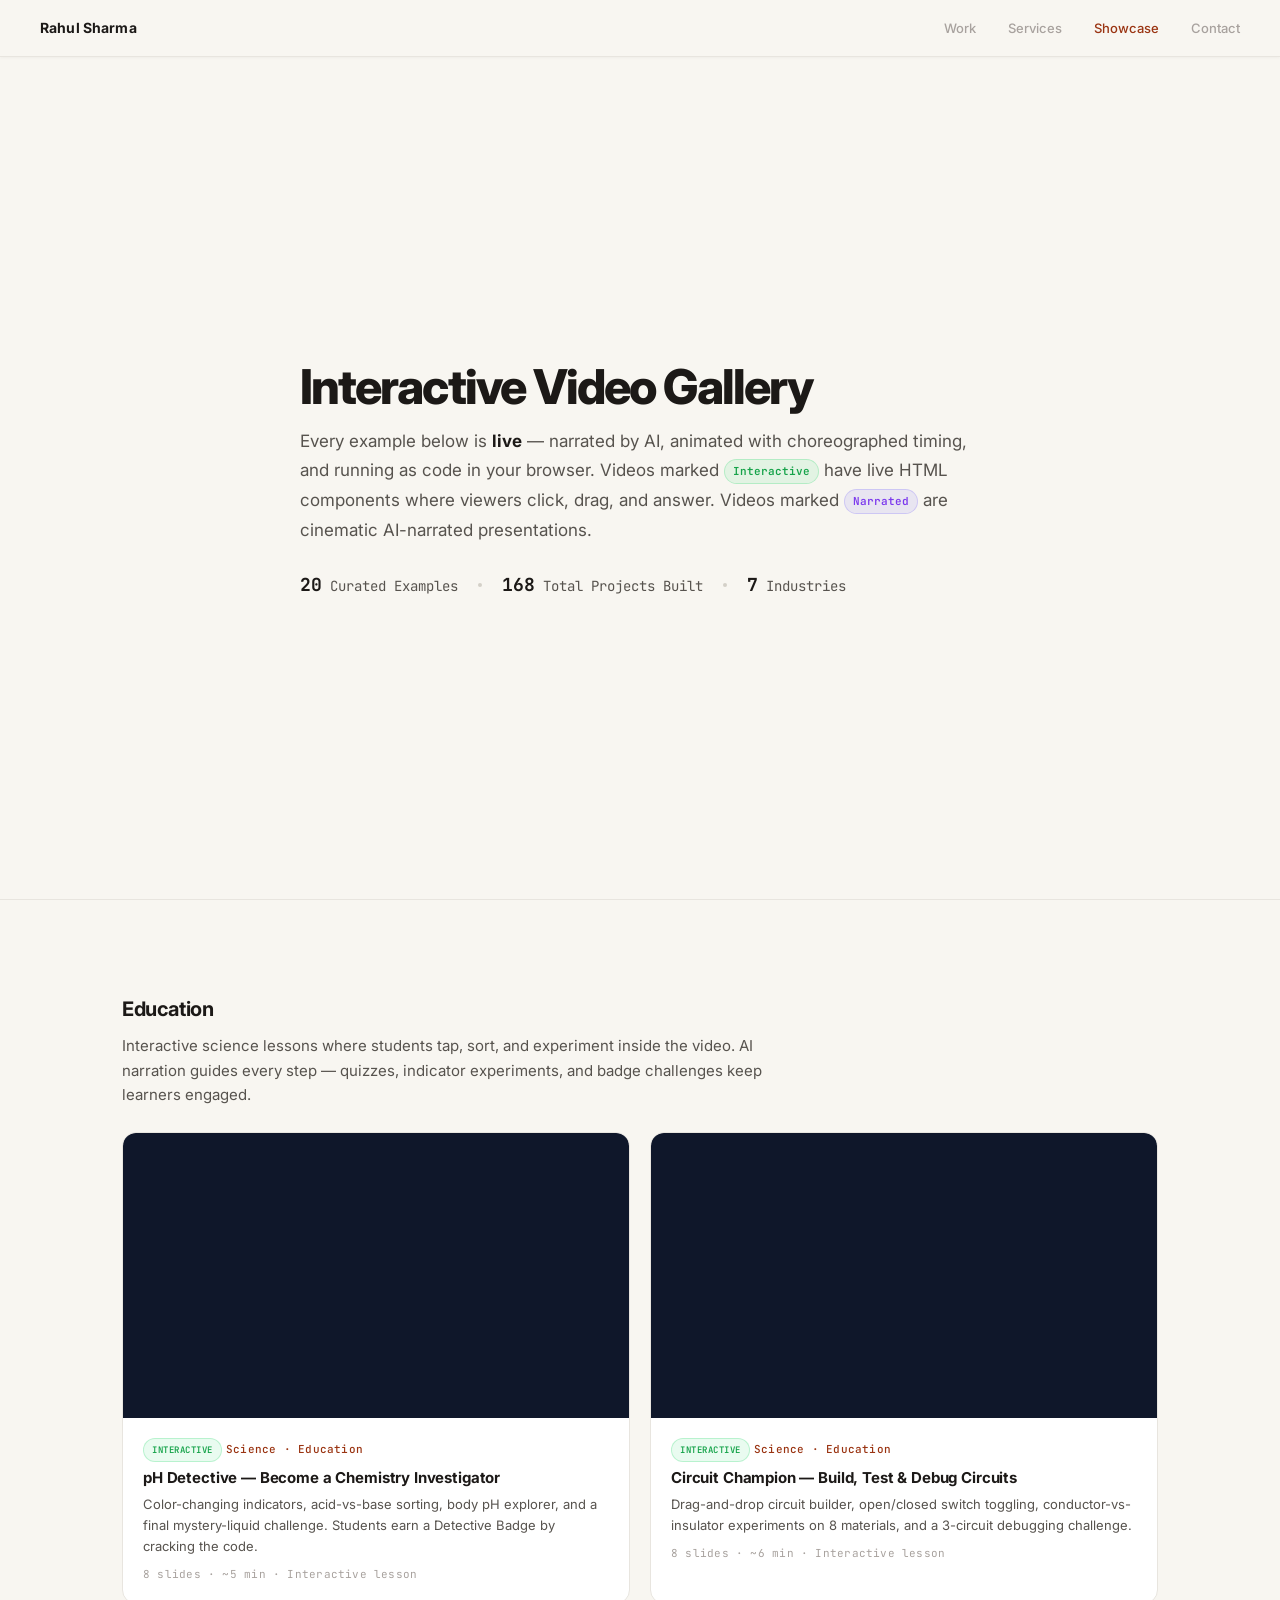
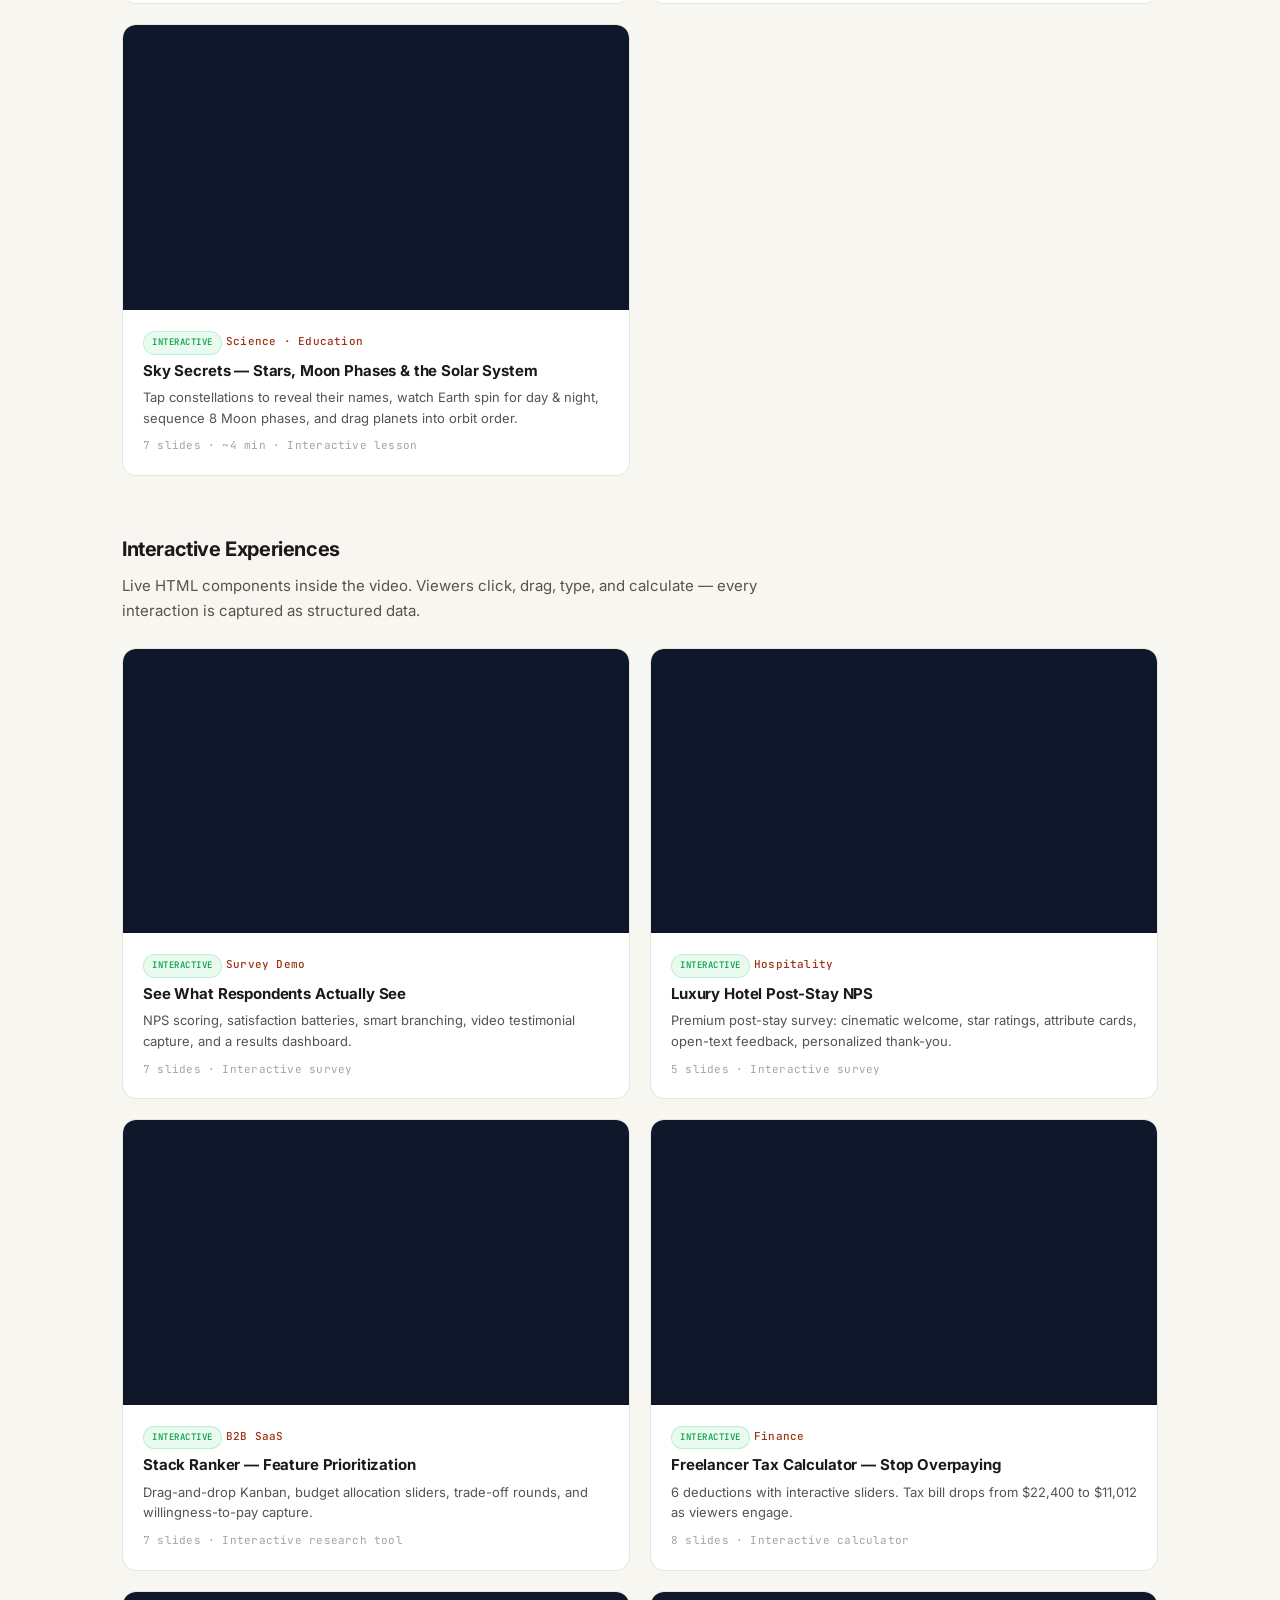
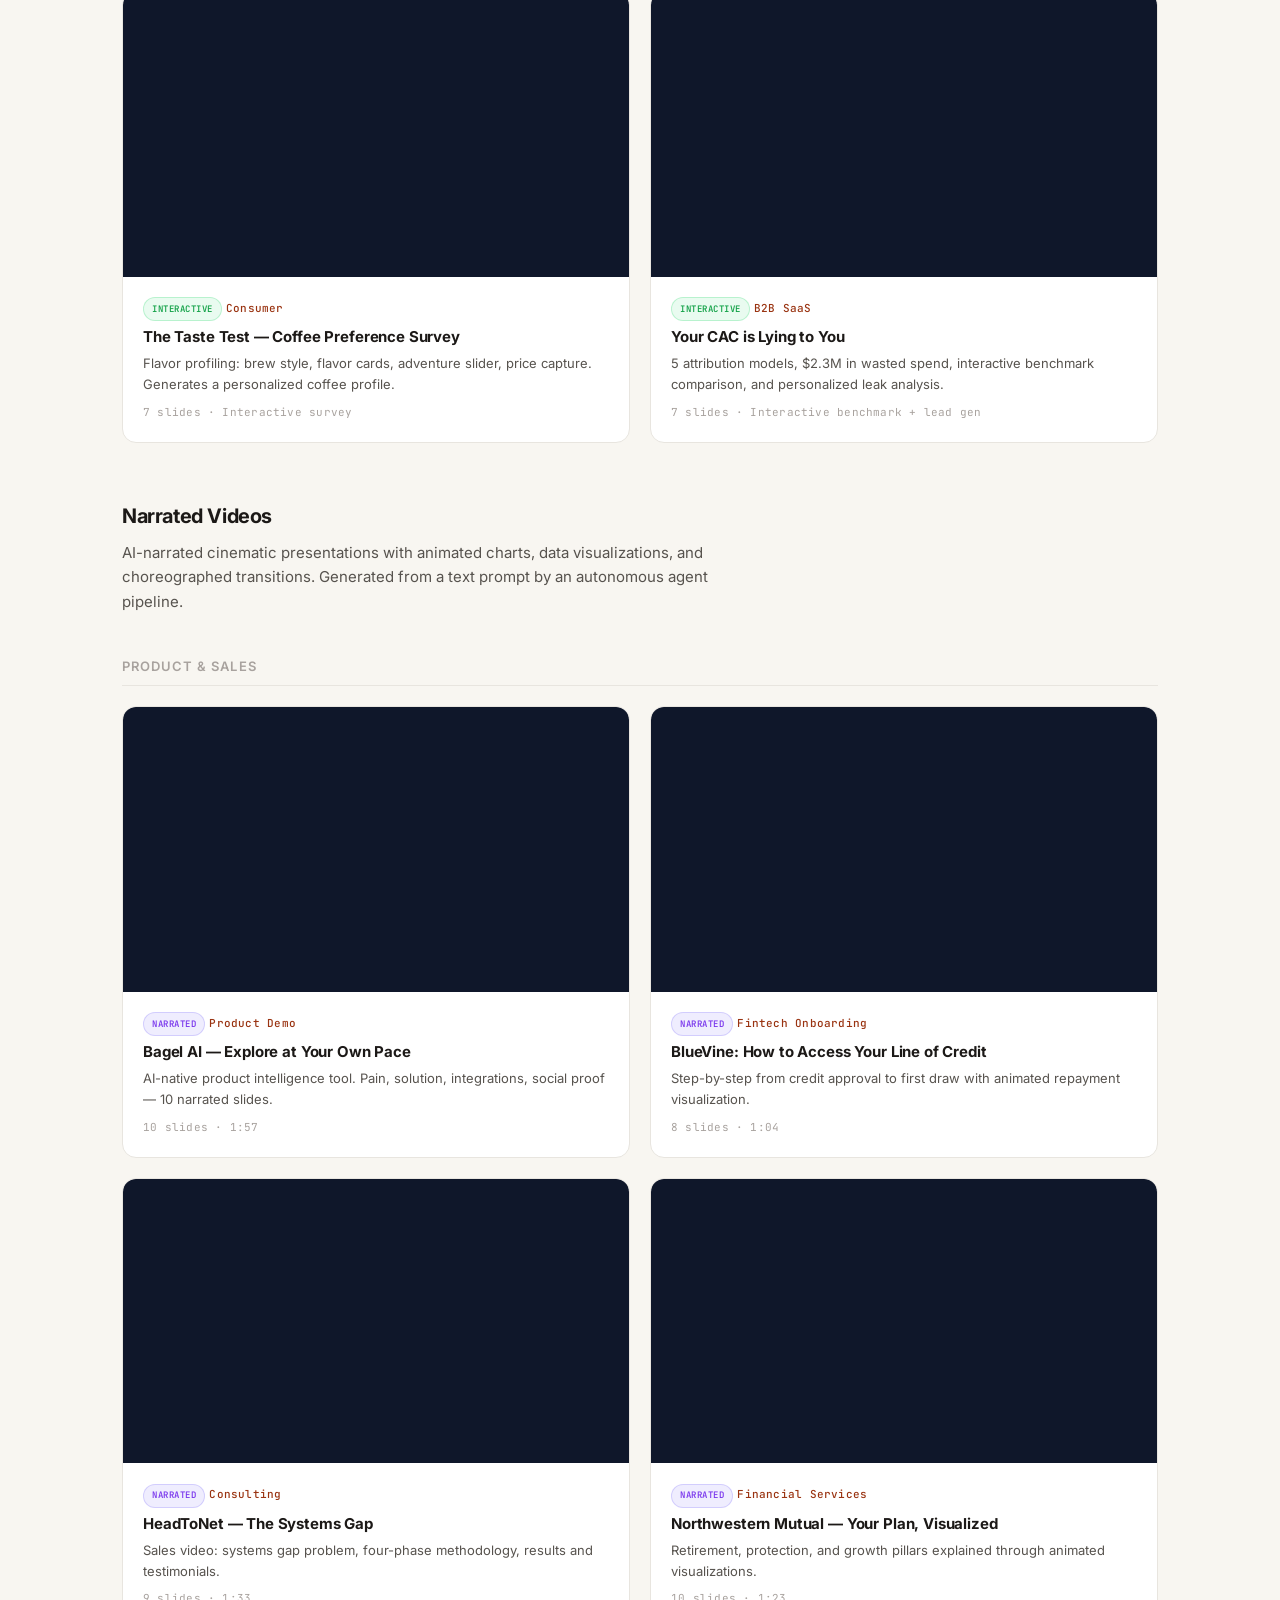
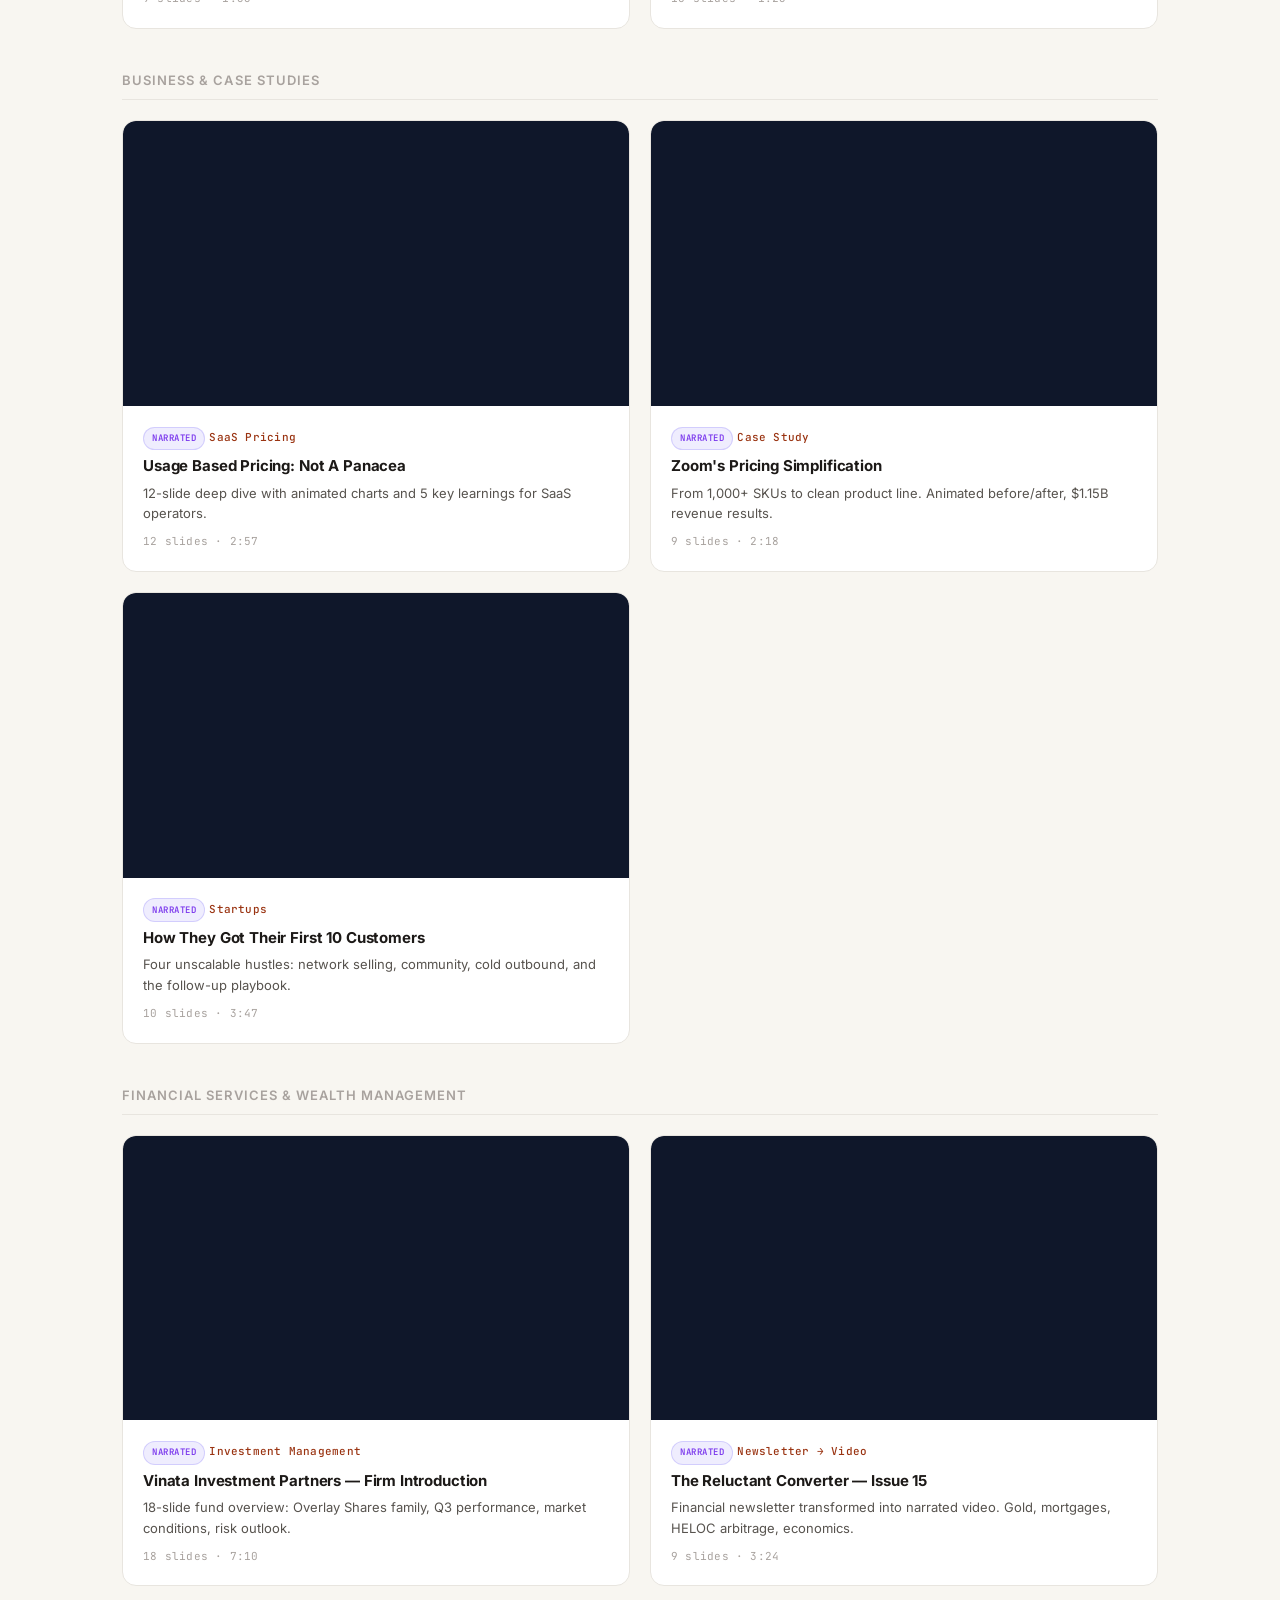
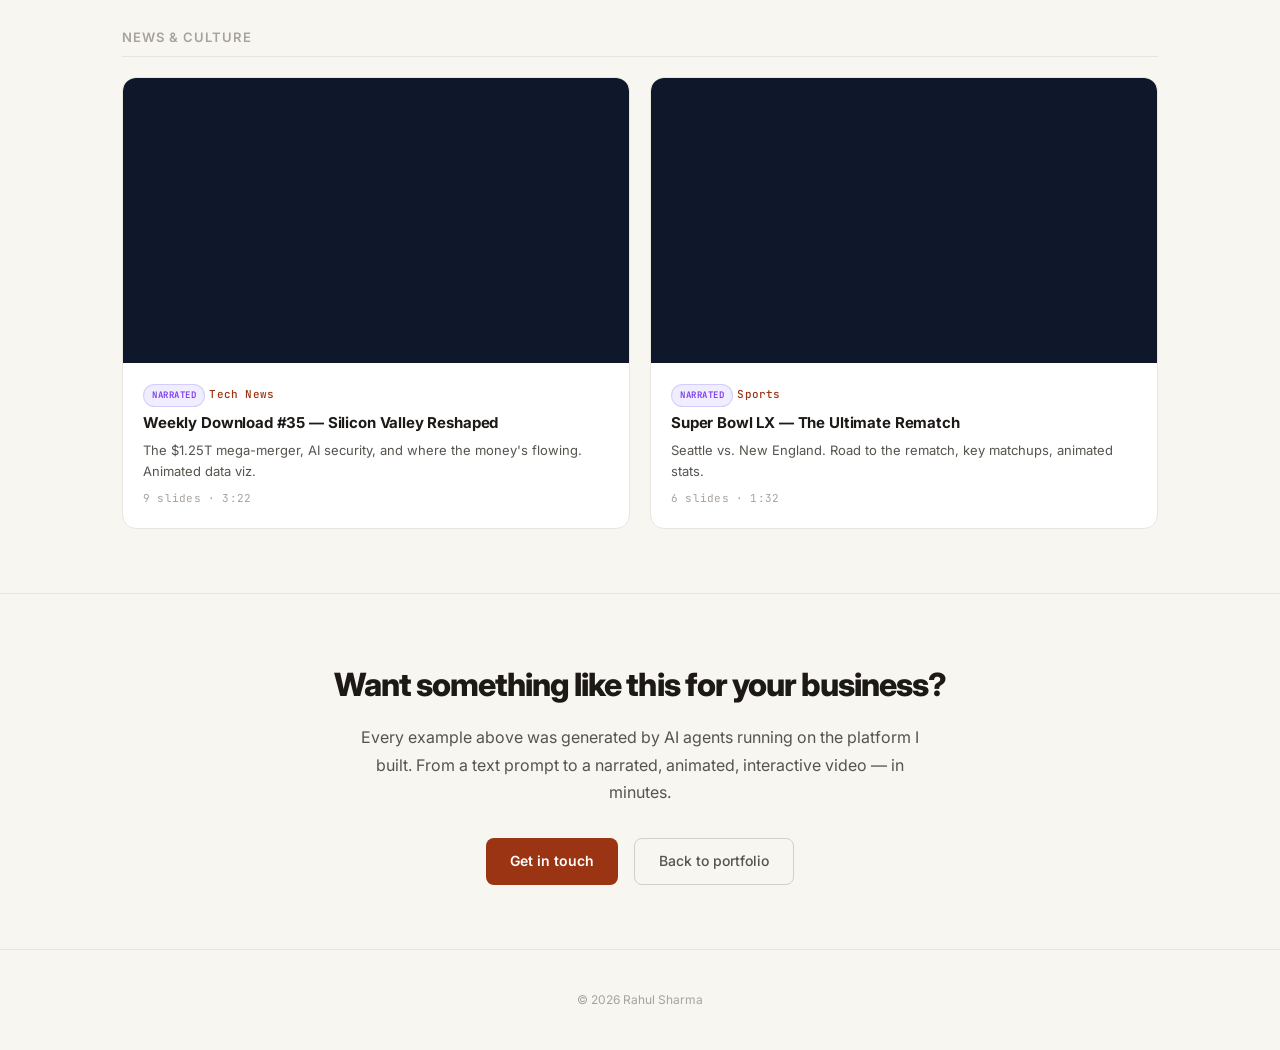
==== commit 9d4a139d: "fix: lightbox reliability, scroll lock, and elegant share button - Lightbox: use CSS class (body.lig" ====
--- a/showcase.html
+++ b/showcase.html
@@ -64,37 +64,37 @@
 
                 <div class="video-card featured" id="ph-detective" data-cat="interactive">
                     <div class="video-embed">
-                        <iframe src="https://app.4klabs.ai/embed/0xEKOgcltDwcLQTYB5xVTA" frameborder="0" allowfullscreen allow="autoplay; fullscreen"></iframe>
+                        <iframe src="https://app.4klabs.ai/embed/0xEKOgcltDwcLQTYB5xVTA" frameborder="0" allow="autoplay; fullscreen"></iframe>
                     </div>
                     <div class="video-info">
                         <span class="card-cat">Science &middot; Education</span>
                         <h4>pH Detective &mdash; Become a Chemistry Investigator</h4>
                         <p>Color-changing indicators, acid-vs-base sorting, body pH explorer, and a final mystery-liquid challenge. Students earn a Detective Badge by cracking the code.</p>
-                        <div class="card-meta-row"><div class="card-meta">8 slides &middot; ~5 min &middot; Interactive lesson</div></div>
+                        <div class="card-meta">8 slides &middot; ~5 min &middot; Interactive lesson</div>
                     </div>
                 </div>
 
                 <div class="video-card featured" id="circuit-champion" data-cat="interactive">
                     <div class="video-embed">
-                        <iframe src="https://app.4klabs.ai/embed/nt5M9mVgqFQG35GXr6gygQ" frameborder="0" allowfullscreen allow="autoplay; fullscreen"></iframe>
+                        <iframe src="https://app.4klabs.ai/embed/nt5M9mVgqFQG35GXr6gygQ" frameborder="0" allow="autoplay; fullscreen"></iframe>
                     </div>
                     <div class="video-info">
                         <span class="card-cat">Science &middot; Education</span>
                         <h4>Circuit Champion &mdash; Build, Test &amp; Debug Circuits</h4>
                         <p>Drag-and-drop circuit builder, open/closed switch toggling, conductor-vs-insulator experiments on 8 materials, and a 3-circuit debugging challenge.</p>
-                        <div class="card-meta-row"><div class="card-meta">8 slides &middot; ~6 min &middot; Interactive lesson</div></div>
+                        <div class="card-meta">8 slides &middot; ~6 min &middot; Interactive lesson</div>
                     </div>
                 </div>
 
                 <div class="video-card featured" id="sky-secrets" data-cat="interactive">
                     <div class="video-embed">
-                        <iframe src="https://app.4klabs.ai/embed/FTpCb0KUfjPFU6YqDTrrJw" frameborder="0" allowfullscreen allow="autoplay; fullscreen"></iframe>
+                        <iframe src="https://app.4klabs.ai/embed/FTpCb0KUfjPFU6YqDTrrJw" frameborder="0" allow="autoplay; fullscreen"></iframe>
                     </div>
                     <div class="video-info">
                         <span class="card-cat">Science &middot; Education</span>
                         <h4>Sky Secrets &mdash; Stars, Moon Phases &amp; the Solar System</h4>
                         <p>Tap constellations to reveal their names, watch Earth spin for day &amp; night, sequence 8 Moon phases, and drag planets into orbit order.</p>
-                        <div class="card-meta-row"><div class="card-meta">7 slides &middot; ~4 min &middot; Interactive lesson</div></div>
+                        <div class="card-meta">7 slides &middot; ~4 min &middot; Interactive lesson</div>
                     </div>
                 </div>
 
@@ -111,73 +111,73 @@
 
                 <div class="video-card" id="survey-demo" data-cat="interactive">
                     <div class="video-embed">
-                        <iframe src="https://app.4klabs.ai/embed/euhatcixtDhfdOzWSkZfHA" frameborder="0" allowfullscreen allow="autoplay; fullscreen"></iframe>
+                        <iframe src="https://app.4klabs.ai/embed/euhatcixtDhfdOzWSkZfHA" frameborder="0" allow="autoplay; fullscreen"></iframe>
                     </div>
                     <div class="video-info">
                         <span class="card-cat">Survey Demo</span>
                         <h4>See What Respondents Actually See</h4>
                         <p>NPS scoring, satisfaction batteries, smart branching, video testimonial capture, and a results dashboard.</p>
-                        <div class="card-meta-row"><div class="card-meta">7 slides &middot; Interactive survey</div></div>
+                        <div class="card-meta">7 slides &middot; Interactive survey</div>
                     </div>
                 </div>
 
                 <div class="video-card" id="hotel-nps" data-cat="interactive">
                     <div class="video-embed">
-                        <iframe src="https://app.4klabs.ai/embed/j11O6KauLFyTrpWi0jKlIA" frameborder="0" allowfullscreen allow="autoplay; fullscreen"></iframe>
+                        <iframe src="https://app.4klabs.ai/embed/j11O6KauLFyTrpWi0jKlIA" frameborder="0" allow="autoplay; fullscreen"></iframe>
                     </div>
                     <div class="video-info">
                         <span class="card-cat">Hospitality</span>
                         <h4>Luxury Hotel Post-Stay NPS</h4>
                         <p>Premium post-stay survey: cinematic welcome, star ratings, attribute cards, open-text feedback, personalized thank-you.</p>
-                        <div class="card-meta-row"><div class="card-meta">5 slides &middot; Interactive survey</div></div>
+                        <div class="card-meta">5 slides &middot; Interactive survey</div>
                     </div>
                 </div>
 
                 <div class="video-card" id="stack-ranker" data-cat="interactive">
                     <div class="video-embed">
-                        <iframe src="https://app.4klabs.ai/embed/h7tTEGAWcDcUDNXYhW9IVQ" frameborder="0" allowfullscreen allow="autoplay; fullscreen"></iframe>
+                        <iframe src="https://app.4klabs.ai/embed/h7tTEGAWcDcUDNXYhW9IVQ" frameborder="0" allow="autoplay; fullscreen"></iframe>
                     </div>
                     <div class="video-info">
                         <span class="card-cat">B2B SaaS</span>
                         <h4>Stack Ranker &mdash; Feature Prioritization</h4>
                         <p>Drag-and-drop Kanban, budget allocation sliders, trade-off rounds, and willingness-to-pay capture.</p>
-                        <div class="card-meta-row"><div class="card-meta">7 slides &middot; Interactive research tool</div></div>
+                        <div class="card-meta">7 slides &middot; Interactive research tool</div>
                     </div>
                 </div>
 
                 <div class="video-card" id="tax-calculator" data-cat="interactive">
                     <div class="video-embed">
-                        <iframe src="https://app.4klabs.ai/embed/3q5mmO5jM7aNEPwyZr9Oxg" frameborder="0" allowfullscreen allow="autoplay; fullscreen"></iframe>
+                        <iframe src="https://app.4klabs.ai/embed/3q5mmO5jM7aNEPwyZr9Oxg" frameborder="0" allow="autoplay; fullscreen"></iframe>
                     </div>
                     <div class="video-info">
                         <span class="card-cat">Finance</span>
                         <h4>Freelancer Tax Calculator &mdash; Stop Overpaying</h4>
                         <p>6 deductions with interactive sliders. Tax bill drops from $22,400 to $11,012 as viewers engage.</p>
-                        <div class="card-meta-row"><div class="card-meta">8 slides &middot; Interactive calculator</div></div>
+                        <div class="card-meta">8 slides &middot; Interactive calculator</div>
                     </div>
                 </div>
 
                 <div class="video-card" id="coffee-taste-test" data-cat="interactive">
                     <div class="video-embed">
-                        <iframe src="https://app.4klabs.ai/embed/2FUWaCY1r6xdYVF1JLnZGw" frameborder="0" allowfullscreen allow="autoplay; fullscreen"></iframe>
+                        <iframe src="https://app.4klabs.ai/embed/2FUWaCY1r6xdYVF1JLnZGw" frameborder="0" allow="autoplay; fullscreen"></iframe>
                     </div>
                     <div class="video-info">
                         <span class="card-cat">Consumer</span>
                         <h4>The Taste Test &mdash; Coffee Preference Survey</h4>
                         <p>Flavor profiling: brew style, flavor cards, adventure slider, price capture. Generates a personalized coffee profile.</p>
-                        <div class="card-meta-row"><div class="card-meta">7 slides &middot; Interactive survey</div></div>
+                        <div class="card-meta">7 slides &middot; Interactive survey</div>
                     </div>
                 </div>
 
                 <div class="video-card" id="cac-benchmark" data-cat="interactive">
                     <div class="video-embed">
-                        <iframe src="https://app.4klabs.ai/embed/Lvv9GO1VqBXOwrbF1bP3mg" frameborder="0" allowfullscreen allow="autoplay; fullscreen"></iframe>
+                        <iframe src="https://app.4klabs.ai/embed/Lvv9GO1VqBXOwrbF1bP3mg" frameborder="0" allow="autoplay; fullscreen"></iframe>
                     </div>
                     <div class="video-info">
                         <span class="card-cat">B2B SaaS</span>
                         <h4>Your CAC is Lying to You</h4>
                         <p>5 attribution models, $2.3M in wasted spend, interactive benchmark comparison, and personalized leak analysis.</p>
-                        <div class="card-meta-row"><div class="card-meta">7 slides &middot; Interactive benchmark + lead gen</div></div>
+                        <div class="card-meta">7 slides &middot; Interactive benchmark + lead gen</div>
                     </div>
                 </div>
 
@@ -196,49 +196,49 @@
 
                 <div class="video-card" id="bagel-ai" data-cat="narrated">
                     <div class="video-embed">
-                        <iframe src="https://app.4klabs.ai/embed/GKSgFwS305qsVt_6i7l22Q" frameborder="0" allowfullscreen allow="autoplay; fullscreen"></iframe>
+                        <iframe src="https://app.4klabs.ai/embed/GKSgFwS305qsVt_6i7l22Q" frameborder="0" allow="autoplay; fullscreen"></iframe>
                     </div>
                     <div class="video-info">
                         <span class="card-cat">Product Demo</span>
                         <h4>Bagel AI &mdash; Explore at Your Own Pace</h4>
                         <p>AI-native product intelligence tool. Pain, solution, integrations, social proof &mdash; 10 narrated slides.</p>
-                        <div class="card-meta-row"><div class="card-meta">10 slides &middot; 1:57</div></div>
+                        <div class="card-meta">10 slides &middot; 1:57</div>
                     </div>
                 </div>
 
                 <div class="video-card" id="bluevine" data-cat="narrated">
                     <div class="video-embed">
-                        <iframe src="https://app.4klabs.ai/embed/HvAxGjEMlW8PMAHE2EDGAA" frameborder="0" allowfullscreen allow="autoplay; fullscreen"></iframe>
+                        <iframe src="https://app.4klabs.ai/embed/HvAxGjEMlW8PMAHE2EDGAA" frameborder="0" allow="autoplay; fullscreen"></iframe>
                     </div>
                     <div class="video-info">
                         <span class="card-cat">Fintech Onboarding</span>
                         <h4>BlueVine: How to Access Your Line of Credit</h4>
                         <p>Step-by-step from credit approval to first draw with animated repayment visualization.</p>
-                        <div class="card-meta-row"><div class="card-meta">8 slides &middot; 1:04</div></div>
+                        <div class="card-meta">8 slides &middot; 1:04</div>
                     </div>
                 </div>
 
                 <div class="video-card" id="headtonet" data-cat="narrated">
                     <div class="video-embed">
-                        <iframe src="https://app.4klabs.ai/embed/Fjtnka0bwO7fnF2WjWz9VQ" frameborder="0" allowfullscreen allow="autoplay; fullscreen"></iframe>
+                        <iframe src="https://app.4klabs.ai/embed/Fjtnka0bwO7fnF2WjWz9VQ" frameborder="0" allow="autoplay; fullscreen"></iframe>
                     </div>
                     <div class="video-info">
                         <span class="card-cat">Consulting</span>
                         <h4>HeadToNet &mdash; The Systems Gap</h4>
                         <p>Sales video: systems gap problem, four-phase methodology, results and testimonials.</p>
-                        <div class="card-meta-row"><div class="card-meta">9 slides &middot; 1:33</div></div>
+                        <div class="card-meta">9 slides &middot; 1:33</div>
                     </div>
                 </div>
 
                 <div class="video-card" id="northwestern-mutual" data-cat="narrated">
                     <div class="video-embed">
-                        <iframe src="https://app.4klabs.ai/embed/CpmtuDlzxvmeVuxTgaZ66g" frameborder="0" allowfullscreen allow="autoplay; fullscreen"></iframe>
+                        <iframe src="https://app.4klabs.ai/embed/CpmtuDlzxvmeVuxTgaZ66g" frameborder="0" allow="autoplay; fullscreen"></iframe>
                     </div>
                     <div class="video-info">
                         <span class="card-cat">Financial Services</span>
                         <h4>Northwestern Mutual &mdash; Your Plan, Visualized</h4>
                         <p>Retirement, protection, and growth pillars explained through animated visualizations.</p>
-                        <div class="card-meta-row"><div class="card-meta">10 slides &middot; 1:23</div></div>
+                        <div class="card-meta">10 slides &middot; 1:23</div>
                     </div>
                 </div>
 
@@ -249,37 +249,37 @@
 
                 <div class="video-card" id="usage-based-pricing" data-cat="narrated">
                     <div class="video-embed">
-                        <iframe src="https://app.4klabs.ai/embed/MTV18zjya9egLyMuuEy_aw" frameborder="0" allowfullscreen allow="autoplay; fullscreen"></iframe>
+                        <iframe src="https://app.4klabs.ai/embed/MTV18zjya9egLyMuuEy_aw" frameborder="0" allow="autoplay; fullscreen"></iframe>
                     </div>
                     <div class="video-info">
                         <span class="card-cat">SaaS Pricing</span>
                         <h4>Usage Based Pricing: Not A Panacea</h4>
                         <p>12-slide deep dive with animated charts and 5 key learnings for SaaS operators.</p>
-                        <div class="card-meta-row"><div class="card-meta">12 slides &middot; 2:57</div></div>
+                        <div class="card-meta">12 slides &middot; 2:57</div>
                     </div>
                 </div>
 
                 <div class="video-card" id="zoom-pricing" data-cat="narrated">
                     <div class="video-embed">
-                        <iframe src="https://app.4klabs.ai/embed/6YHgsgb0Ijly8OFliVDCWQ" frameborder="0" allowfullscreen allow="autoplay; fullscreen"></iframe>
+                        <iframe src="https://app.4klabs.ai/embed/6YHgsgb0Ijly8OFliVDCWQ" frameborder="0" allow="autoplay; fullscreen"></iframe>
                     </div>
                     <div class="video-info">
                         <span class="card-cat">Case Study</span>
                         <h4>Zoom's Pricing Simplification</h4>
                         <p>From 1,000+ SKUs to clean product line. Animated before/after, $1.15B revenue results.</p>
-                        <div class="card-meta-row"><div class="card-meta">9 slides &middot; 2:18</div></div>
+                        <div class="card-meta">9 slides &middot; 2:18</div>
                     </div>
                 </div>
 
                 <div class="video-card" id="first-10-customers" data-cat="narrated">
                     <div class="video-embed">
-                        <iframe src="https://app.4klabs.ai/embed/9cqvqP_N6He99Clk77_REg" frameborder="0" allowfullscreen allow="autoplay; fullscreen"></iframe>
+                        <iframe src="https://app.4klabs.ai/embed/9cqvqP_N6He99Clk77_REg" frameborder="0" allow="autoplay; fullscreen"></iframe>
                     </div>
                     <div class="video-info">
                         <span class="card-cat">Startups</span>
                         <h4>How They Got Their First 10 Customers</h4>
                         <p>Four unscalable hustles: network selling, community, cold outbound, and the follow-up playbook.</p>
-                        <div class="card-meta-row"><div class="card-meta">10 slides &middot; 3:47</div></div>
+                        <div class="card-meta">10 slides &middot; 3:47</div>
                     </div>
                 </div>
 
@@ -290,25 +290,25 @@
 
                 <div class="video-card" id="vinata-partners" data-cat="narrated">
                     <div class="video-embed">
-                        <iframe src="https://app.4klabs.ai/embed/ESyCwiQZJrA2TDQSMq2X1Q" frameborder="0" allowfullscreen allow="autoplay; fullscreen"></iframe>
+                        <iframe src="https://app.4klabs.ai/embed/ESyCwiQZJrA2TDQSMq2X1Q" frameborder="0" allow="autoplay; fullscreen"></iframe>
                     </div>
                     <div class="video-info">
                         <span class="card-cat">Investment Management</span>
                         <h4>Vinata Investment Partners &mdash; Firm Introduction</h4>
                         <p>18-slide fund overview: Overlay Shares family, Q3 performance, market conditions, risk outlook.</p>
-                        <div class="card-meta-row"><div class="card-meta">18 slides &middot; 7:10</div></div>
+                        <div class="card-meta">18 slides &middot; 7:10</div>
                     </div>
                 </div>
 
                 <div class="video-card" id="reluctant-converter" data-cat="narrated">
                     <div class="video-embed">
-                        <iframe src="https://app.4klabs.ai/embed/dMXhRUHjMwJ82hZlNNLYaQ" frameborder="0" allowfullscreen allow="autoplay; fullscreen"></iframe>
+                        <iframe src="https://app.4klabs.ai/embed/dMXhRUHjMwJ82hZlNNLYaQ" frameborder="0" allow="autoplay; fullscreen"></iframe>
                     </div>
                     <div class="video-info">
                         <span class="card-cat">Newsletter &rarr; Video</span>
                         <h4>The Reluctant Converter &mdash; Issue 15</h4>
                         <p>Financial newsletter transformed into narrated video. Gold, mortgages, HELOC arbitrage, economics.</p>
-                        <div class="card-meta-row"><div class="card-meta">9 slides &middot; 3:24</div></div>
+                        <div class="card-meta">9 slides &middot; 3:24</div>
                     </div>
                 </div>
 
@@ -319,25 +319,25 @@
 
                 <div class="video-card" id="weekly-download-35" data-cat="narrated">
                     <div class="video-embed">
-                        <iframe src="https://app.4klabs.ai/embed/XpSUShKMNnPw2JFubS5VfQ" frameborder="0" allowfullscreen allow="autoplay; fullscreen"></iframe>
+                        <iframe src="https://app.4klabs.ai/embed/XpSUShKMNnPw2JFubS5VfQ" frameborder="0" allow="autoplay; fullscreen"></iframe>
                     </div>
                     <div class="video-info">
                         <span class="card-cat">Tech News</span>
                         <h4>Weekly Download #35 &mdash; Silicon Valley Reshaped</h4>
                         <p>The $1.25T mega-merger, AI security, and where the money's flowing. Animated data viz.</p>
-                        <div class="card-meta-row"><div class="card-meta">9 slides &middot; 3:22</div></div>
+                        <div class="card-meta">9 slides &middot; 3:22</div>
                     </div>
                 </div>
 
                 <div class="video-card" id="super-bowl-lx" data-cat="narrated">
                     <div class="video-embed">
-                        <iframe src="https://app.4klabs.ai/embed/jNffQxSdXDHSsDc2idE9JA" frameborder="0" allowfullscreen allow="autoplay; fullscreen"></iframe>
+                        <iframe src="https://app.4klabs.ai/embed/jNffQxSdXDHSsDc2idE9JA" frameborder="0" allow="autoplay; fullscreen"></iframe>
                     </div>
                     <div class="video-info">
                         <span class="card-cat">Sports</span>
                         <h4>Super Bowl LX &mdash; The Ultimate Rematch</h4>
                         <p>Seattle vs. New England. Road to the rematch, key matchups, animated stats.</p>
-                        <div class="card-meta-row"><div class="card-meta">6 slides &middot; 1:32</div></div>
+                        <div class="card-meta">6 slides &middot; 1:32</div>
                     </div>
                 </div>
 
@@ -362,8 +362,128 @@
 
 <footer><div class="container"><span>&copy; 2026 Rahul Sharma</span></div></footer>
 
+<!-- ═══════════════════ VIDEO LIGHTBOX ═══════════════════ -->
+<div class="video-lightbox" id="video-lightbox">
+    <div class="video-lightbox-backdrop"></div>
+    <div class="video-lightbox-content">
+        <span class="lightbox-esc-hint">ESC to close</span>
+        <button class="video-lightbox-close" aria-label="Close">
+            <svg viewBox="0 0 24 24" fill="none" stroke="currentColor" stroke-width="2" stroke-linecap="round"><path d="M18 6L6 18M6 6l12 12"/></svg>
+        </button>
+        <div class="video-lightbox-embed">
+            <iframe id="lightbox-iframe" src="about:blank" frameborder="0" allow="autoplay; fullscreen" loading="lazy"></iframe>
+        </div>
+        <div class="video-lightbox-info">
+            <div class="lightbox-cat" id="lightbox-cat"></div>
+            <h3 id="lightbox-title"></h3>
+            <p id="lightbox-desc"></p>
+        </div>
+        <div class="video-lightbox-actions">
+            <button class="lightbox-btn lightbox-btn-browse" id="lightbox-browse">
+                <svg viewBox="0 0 16 16" fill="none" stroke="currentColor" stroke-width="1.5" stroke-linecap="round"><path d="M2 8h12M8 2v12"/></svg>
+                Browse all examples
+            </button>
+            <button class="lightbox-btn lightbox-btn-copy" id="lightbox-copy">
+                <svg viewBox="0 0 16 16" fill="none" stroke="currentColor" stroke-width="1.5" stroke-linecap="round" stroke-linejoin="round"><path d="M6 8.5a2.5 2.5 0 0 0 3.48 2.31l.02-.01"/><path d="M10 7.5a2.5 2.5 0 0 0-3.48-2.31l-.02.01"/><path d="M13 5.5a2 2 0 1 1-4 0 2 2 0 0 1 4 0z"/><path d="M7 10.5a2 2 0 1 1-4 0 2 2 0 0 1 4 0z"/></svg>
+                Copy link
+            </button>
+        </div>
+    </div>
+</div>
+
 <script>
-    // Inject type badges into video-info based on data-cat
+    /* ═══════ SVG icon strings ═══════ */
+    const ICON_SHARE = '<svg viewBox="0 0 16 16" fill="none" stroke="currentColor" stroke-width="1.5" stroke-linecap="round" stroke-linejoin="round"><path d="M6 8.5a2.5 2.5 0 0 0 3.48 2.31l.02-.01"/><path d="M10 7.5a2.5 2.5 0 0 0-3.48-2.31l-.02.01"/><path d="M13 5.5a2 2 0 1 1-4 0 2 2 0 0 1 4 0z"/><path d="M7 10.5a2 2 0 1 1-4 0 2 2 0 0 1 4 0z"/></svg>';
+    const ICON_CHECK = '<svg viewBox="0 0 16 16" fill="none" stroke="currentColor" stroke-width="1.5" stroke-linecap="round" stroke-linejoin="round"><path d="M3.5 8.5l3 3 6-7"/></svg>';
+    const ICON_LINK  = '<svg viewBox="0 0 16 16" fill="none" stroke="currentColor" stroke-width="1.5" stroke-linecap="round" stroke-linejoin="round"><path d="M6.5 9.5l3-3"/><path d="M9 11l1.5-1.5a2.12 2.12 0 0 0-3-3L6 8"/><path d="M7 5L5.5 6.5a2.12 2.12 0 0 0 3 3L10 8"/></svg>';
+
+    /* ═══════ Lightbox logic ═══════ */
+    const lightbox       = document.getElementById('video-lightbox');
+    const lightboxIframe = document.getElementById('lightbox-iframe');
+    const lightboxCat    = document.getElementById('lightbox-cat');
+    const lightboxTitle  = document.getElementById('lightbox-title');
+    const lightboxDesc   = document.getElementById('lightbox-desc');
+    const lightboxCopy   = document.getElementById('lightbox-copy');
+    const lightboxBrowse = document.getElementById('lightbox-browse');
+    let currentLightboxId = null;
+
+    function openLightbox(cardId) {
+        const card = document.getElementById(cardId);
+        if (!card || !lightbox) return;
+        const iframe = card.querySelector('iframe');
+        const cat    = card.querySelector('.card-cat');
+        const title  = card.querySelector('h4');
+        const desc   = card.querySelector('.video-info > p');
+
+        lightboxIframe.src = 'about:blank';
+        lightboxCat.textContent   = cat ? cat.textContent : '';
+        lightboxTitle.textContent = title ? title.textContent : '';
+        lightboxDesc.textContent  = desc ? desc.textContent : '';
+        currentLightboxId = cardId;
+
+        lightboxCopy.classList.remove('copied');
+        lightboxCopy.innerHTML = ICON_LINK + ' Copy link';
+
+        lightbox.classList.add('open');
+        document.body.classList.add('lightbox-open');
+
+        // Load iframe after CSS transition makes it visible
+        setTimeout(() => {
+            if (iframe && lightbox.classList.contains('open')) {
+                lightboxIframe.src = iframe.src;
+            }
+        }, 150);
+    }
+
+    function closeLightbox() {
+        lightbox.classList.remove('open');
+        document.body.classList.remove('lightbox-open');
+        setTimeout(() => { lightboxIframe.src = 'about:blank'; }, 400);
+        currentLightboxId = null;
+        // Clean hash so the lightbox doesn't reopen on refresh
+        if (window.location.hash) history.replaceState(null, '', window.location.pathname);
+    }
+
+    // Close triggers
+    lightbox.querySelector('.video-lightbox-backdrop').addEventListener('click', closeLightbox);
+    lightbox.querySelector('.video-lightbox-close').addEventListener('click', closeLightbox);
+    document.addEventListener('keydown', (e) => {
+        if (e.key === 'Escape' && lightbox.classList.contains('open')) closeLightbox();
+    });
+
+    // Browse button — close lightbox and scroll to the card in gallery
+    lightboxBrowse.addEventListener('click', () => {
+        const id = currentLightboxId;
+        closeLightbox();
+        if (id) {
+            // Reset filters to show all
+            document.querySelectorAll('.filter-btn').forEach(b => b.classList.remove('active'));
+            document.querySelector('.filter-btn[data-filter="all"]').classList.add('active');
+            document.querySelectorAll('.video-card').forEach(c => c.style.display = '');
+            document.querySelectorAll('.gallery-section').forEach(s => s.style.display = '');
+            document.querySelectorAll('.subsection-label').forEach(l => l.style.display = '');
+            setTimeout(() => {
+                document.getElementById(id).scrollIntoView({ behavior: 'smooth', block: 'center' });
+            }, 400);
+        }
+    });
+
+    // Copy link button inside lightbox
+    lightboxCopy.addEventListener('click', () => {
+        if (!currentLightboxId) return;
+        const url = window.location.origin + window.location.pathname + '#' + currentLightboxId;
+        navigator.clipboard.writeText(url).then(() => {
+            lightboxCopy.classList.add('copied');
+            lightboxCopy.innerHTML = ICON_CHECK + ' Copied!';
+            history.replaceState(null, '', '#' + currentLightboxId);
+            setTimeout(() => {
+                lightboxCopy.classList.remove('copied');
+                lightboxCopy.innerHTML = ICON_LINK + ' Copy link';
+            }, 2000);
+        });
+    });
+
+    /* ═══════ Inject type badges ═══════ */
     document.querySelectorAll('.video-card').forEach(card => {
         const cat = card.dataset.cat;
         const info = card.querySelector('.video-info');
@@ -375,30 +495,30 @@
         }
     });
 
-    // Inject share buttons into every card
+    /* ═══════ Inject share buttons on each card ═══════ */
     document.querySelectorAll('.video-card[id]').forEach(card => {
-        const row = card.querySelector('.card-meta-row');
-        if (!row) return;
         const btn = document.createElement('button');
         btn.className = 'share-btn';
-        btn.innerHTML = '<svg viewBox="0 0 16 16" fill="none" stroke="currentColor" stroke-width="1.5" stroke-linecap="round" stroke-linejoin="round"><path d="M6 8.5a2.5 2.5 0 0 0 3.48 2.31l.02-.01"/><path d="M10 7.5a2.5 2.5 0 0 0-3.48-2.31l-.02.01"/><path d="M13 5.5a2 2 0 1 1-4 0 2 2 0 0 1 4 0z"/><path d="M7 10.5a2 2 0 1 1-4 0 2 2 0 0 1 4 0z"/></svg>Share';
+        btn.setAttribute('data-tooltip', 'Copy link');
+        btn.innerHTML = ICON_LINK;
         btn.addEventListener('click', (e) => {
             e.stopPropagation();
             const url = window.location.origin + window.location.pathname + '#' + card.id;
             navigator.clipboard.writeText(url).then(() => {
                 btn.classList.add('copied');
-                btn.innerHTML = '<svg viewBox="0 0 16 16" fill="none" stroke="currentColor" stroke-width="1.5" stroke-linecap="round" stroke-linejoin="round"><path d="M3.5 8.5l3 3 6-7"/></svg>Copied!';
-                history.replaceState(null, '', '#' + card.id);
+                btn.innerHTML = ICON_CHECK;
+                btn.setAttribute('data-tooltip', 'Copied!');
                 setTimeout(() => {
                     btn.classList.remove('copied');
-                    btn.innerHTML = '<svg viewBox="0 0 16 16" fill="none" stroke="currentColor" stroke-width="1.5" stroke-linecap="round" stroke-linejoin="round"><path d="M6 8.5a2.5 2.5 0 0 0 3.48 2.31l.02-.01"/><path d="M10 7.5a2.5 2.5 0 0 0-3.48-2.31l-.02.01"/><path d="M13 5.5a2 2 0 1 1-4 0 2 2 0 0 1 4 0z"/><path d="M7 10.5a2 2 0 1 1-4 0 2 2 0 0 1 4 0z"/></svg>Share';
+                    btn.innerHTML = ICON_LINK;
+                    btn.setAttribute('data-tooltip', 'Copy link');
                 }, 2000);
             });
         });
-        row.appendChild(btn);
-    });
-
-    // Make section headers linkable
+        card.appendChild(btn);
+    });
+
+    /* ═══════ Section header links ═══════ */
     document.querySelectorAll('.gallery-section[id] .section-header h2').forEach(h2 => {
         const sectionId = h2.closest('.gallery-section').id;
         const link = document.createElement('a');
@@ -416,32 +536,27 @@
         h2.appendChild(link);
     });
 
-    // On page load: scroll to hash target and highlight it
+    /* ═══════ Hash routing on page load ═══════ */
     function handleHash() {
         const hash = window.location.hash.slice(1);
         if (!hash) return;
         const target = document.getElementById(hash);
         if (!target) return;
 
-        // If target is a video card, make sure its section is visible (reset filters to "all")
         if (target.classList.contains('video-card')) {
-            document.querySelectorAll('.filter-btn').forEach(b => b.classList.remove('active'));
-            document.querySelector('.filter-btn[data-filter="all"]').classList.add('active');
-            document.querySelectorAll('.video-card').forEach(c => c.style.display = '');
-            document.querySelectorAll('.gallery-section').forEach(s => s.style.display = '');
-            document.querySelectorAll('.subsection-label').forEach(l => l.style.display = '');
+            // Video link → open in lightbox
+            setTimeout(() => openLightbox(hash), 200);
+        } else {
+            // Section link → scroll to section
+            setTimeout(() => {
+                target.scrollIntoView({ behavior: 'smooth', block: 'start' });
+            }, 300);
         }
-
-        setTimeout(() => {
-            target.scrollIntoView({ behavior: 'smooth', block: 'center' });
-            target.classList.add('hash-target');
-            setTimeout(() => target.classList.remove('hash-target'), 3000);
-        }, 300);
     }
     handleHash();
     window.addEventListener('hashchange', handleHash);
 
-    // Filters
+    /* ═══════ Filters ═══════ */
     const filterBtns = document.querySelectorAll('.filter-btn');
     const cards = document.querySelectorAll('.video-card');
 
@@ -468,7 +583,7 @@
         });
     });
 
-    // Scroll reveal
+    /* ═══════ Scroll reveal ═══════ */
     if (!window.matchMedia('(prefers-reduced-motion: reduce)').matches) {
         const obs = new IntersectionObserver((entries) => {
             entries.forEach(e => { if (e.isIntersecting) { e.target.classList.add('visible'); obs.unobserve(e.target); } });
--- a/styles.css
+++ b/styles.css
@@ -762,23 +762,132 @@
     font-family: var(--mono); font-size: 0.6875rem;
     color: var(--ink-tertiary); letter-spacing: 0.02em;
 }
+/* Share icon — small, icon-only, top-right of card */
+.video-card { position: relative; }
 .share-btn {
-    display: inline-flex; align-items: center; gap: 0.3rem;
-    background: none; border: 1px solid var(--border);
-    border-radius: 6px; padding: 0.25rem 0.5rem;
-    font-family: var(--mono); font-size: 0.625rem; font-weight: 500;
+    position: absolute; top: 10px; right: 10px; z-index: 2;
+    display: flex; align-items: center; justify-content: center;
+    width: 28px; height: 28px; border-radius: 50%;
+    background: rgba(255,255,255,0.92); border: 1px solid var(--border);
     color: var(--ink-tertiary); cursor: pointer;
-    transition: color 0.2s, border-color 0.2s, background 0.2s;
-    white-space: nowrap;
-}
-.share-btn:hover {
-    color: var(--accent); border-color: var(--accent);
-    background: rgba(28,25,23,0.03);
-}
-.share-btn svg { width: 12px; height: 12px; flex-shrink: 0; }
+    opacity: 0; transition: opacity 0.2s, color 0.2s, background 0.2s, transform 0.15s;
+    box-shadow: 0 1px 4px rgba(0,0,0,0.08);
+    padding: 0;
+}
+.video-card:hover .share-btn, .share-btn:focus { opacity: 1; }
+.share-btn:hover { color: var(--accent); background: #fff; transform: scale(1.1); }
+.share-btn svg { width: 13px; height: 13px; flex-shrink: 0; }
 .share-btn.copied {
-    color: #16a34a; border-color: #16a34a;
-    background: rgba(74,222,128,0.08);
+    opacity: 1; color: #16a34a; background: #f0fdf4;
+    border-color: #bbf7d0;
+}
+/* Tooltip */
+.share-btn::after {
+    content: attr(data-tooltip); position: absolute; top: 100%; right: 0;
+    margin-top: 6px; padding: 3px 8px; border-radius: 4px;
+    background: var(--ink-primary); color: #fff;
+    font-family: var(--mono); font-size: 0.5625rem; font-weight: 500;
+    white-space: nowrap; pointer-events: none;
+    opacity: 0; transition: opacity 0.15s; letter-spacing: 0.02em;
+}
+.share-btn:hover::after { opacity: 1; }
+.share-btn.copied::after { opacity: 1; background: #16a34a; }
+
+/* ─── Video Lightbox Modal ─── */
+body.lightbox-open { overflow: hidden; }
+.video-lightbox {
+    position: fixed; inset: 0; z-index: 9999;
+    display: flex; align-items: center; justify-content: center;
+    opacity: 0; visibility: hidden; pointer-events: none;
+    transition: opacity 0.35s ease, visibility 0.35s ease;
+}
+.video-lightbox.open {
+    opacity: 1; visibility: visible; pointer-events: auto;
+}
+.video-lightbox-backdrop {
+    position: absolute; inset: 0;
+    background: rgba(10, 10, 10, 0.85);
+    backdrop-filter: blur(8px); -webkit-backdrop-filter: blur(8px);
+}
+.video-lightbox-content {
+    position: relative; z-index: 1;
+    width: 90vw; max-width: 960px;
+    animation: lightbox-enter 0.4s ease both;
+}
+.video-lightbox.open .video-lightbox-content {
+    animation: lightbox-enter 0.4s ease both;
+}
+@keyframes lightbox-enter {
+    from { opacity: 0; transform: scale(0.92) translateY(20px); }
+    to   { opacity: 1; transform: scale(1) translateY(0); }
+}
+.video-lightbox-embed {
+    position: relative; padding-top: 56.25%; /* 16:9 */
+    border-radius: 16px; overflow: hidden;
+    background: #0f172a;
+    box-shadow: 0 24px 80px rgba(0,0,0,0.5);
+}
+.video-lightbox-embed iframe {
+    position: absolute; inset: 0;
+    width: 100%; height: 100%; border: none;
+}
+.video-lightbox-info {
+    text-align: center; margin-top: 1.25rem;
+    color: rgba(255,255,255,0.9);
+}
+.video-lightbox-info .lightbox-cat {
+    font-family: var(--mono); font-size: 0.6875rem; font-weight: 500;
+    color: rgba(255,255,255,0.5); text-transform: uppercase;
+    letter-spacing: 0.06em; margin-bottom: 0.35rem;
+}
+.video-lightbox-info h3 {
+    font-size: 1.25rem; font-weight: 700; color: #fff;
+    margin-bottom: 0.35rem; letter-spacing: -0.02em;
+}
+.video-lightbox-info p {
+    font-size: 0.875rem; color: rgba(255,255,255,0.6);
+    line-height: 1.6; max-width: 640px; margin: 0 auto;
+}
+.video-lightbox-actions {
+    display: flex; align-items: center; justify-content: center;
+    gap: 0.75rem; margin-top: 1.25rem;
+}
+.lightbox-btn {
+    display: inline-flex; align-items: center; gap: 0.4rem;
+    padding: 0.5rem 1.1rem; border-radius: 8px;
+    font-family: var(--sans); font-size: 0.8125rem; font-weight: 600;
+    cursor: pointer; transition: all 0.2s;
+    border: none;
+}
+.lightbox-btn-browse {
+    background: #fff; color: #1c1917;
+}
+.lightbox-btn-browse:hover { background: #f0efee; }
+.lightbox-btn-copy {
+    background: rgba(255,255,255,0.12); color: #fff;
+    border: 1px solid rgba(255,255,255,0.2);
+}
+.lightbox-btn-copy:hover { background: rgba(255,255,255,0.2); }
+.lightbox-btn-copy.copied {
+    background: rgba(74,222,128,0.15); color: #4ade80;
+    border-color: rgba(74,222,128,0.4);
+}
+.lightbox-btn svg { width: 14px; height: 14px; }
+.video-lightbox-close {
+    position: absolute; top: -44px; right: 0;
+    background: rgba(255,255,255,0.1); border: 1px solid rgba(255,255,255,0.15);
+    color: #fff; width: 36px; height: 36px;
+    border-radius: 50%; display: flex; align-items: center; justify-content: center;
+    cursor: pointer; transition: background 0.2s;
+    font-size: 0; /* hide text, use SVG */
+}
+.video-lightbox-close:hover { background: rgba(255,255,255,0.2); }
+.video-lightbox-close svg { width: 18px; height: 18px; }
+/* Esc hint */
+.lightbox-esc-hint {
+    position: absolute; top: -40px; left: 0;
+    font-family: var(--mono); font-size: 0.625rem;
+    color: rgba(255,255,255,0.35); letter-spacing: 0.04em;
 }
 /* Section header share link */
 .section-header h2 a.section-link {
@@ -791,10 +900,14 @@
     color: var(--accent); opacity: 0; margin-left: 0.35rem;
     transition: opacity 0.2s; font-weight: 400;
 }
-/* Highlighted card from hash navigation */
-.video-card.hash-target {
-    border-color: var(--accent);
-    box-shadow: 0 0 0 3px rgba(28,25,23,0.08), 0 8px 28px rgba(28,25,23,0.06);
+/* Lightbox responsive */
+@media (max-width: 600px) {
+    .video-lightbox-content { width: 96vw; }
+    .video-lightbox-embed { border-radius: 10px; }
+    .video-lightbox-info h3 { font-size: 1rem; }
+    .video-lightbox-actions { flex-direction: column; }
+    .video-lightbox-close { top: -40px; }
+    .lightbox-esc-hint { display: none; }
 }
 
 /* ─── Showcase CTA ─── */
@@ -824,8 +937,6 @@
     .showcase-hero { padding: 6rem 0 2rem; }
     .showcase-title { font-size: 1.75rem; }
     .showcase-stats-row { gap: 0.75rem; }
-    .modal-content { width: 96vw; border-radius: 8px; }
-    .modal-close { top: -36px; }
 }
 
 /* ─── Scroll Reveal ─── */
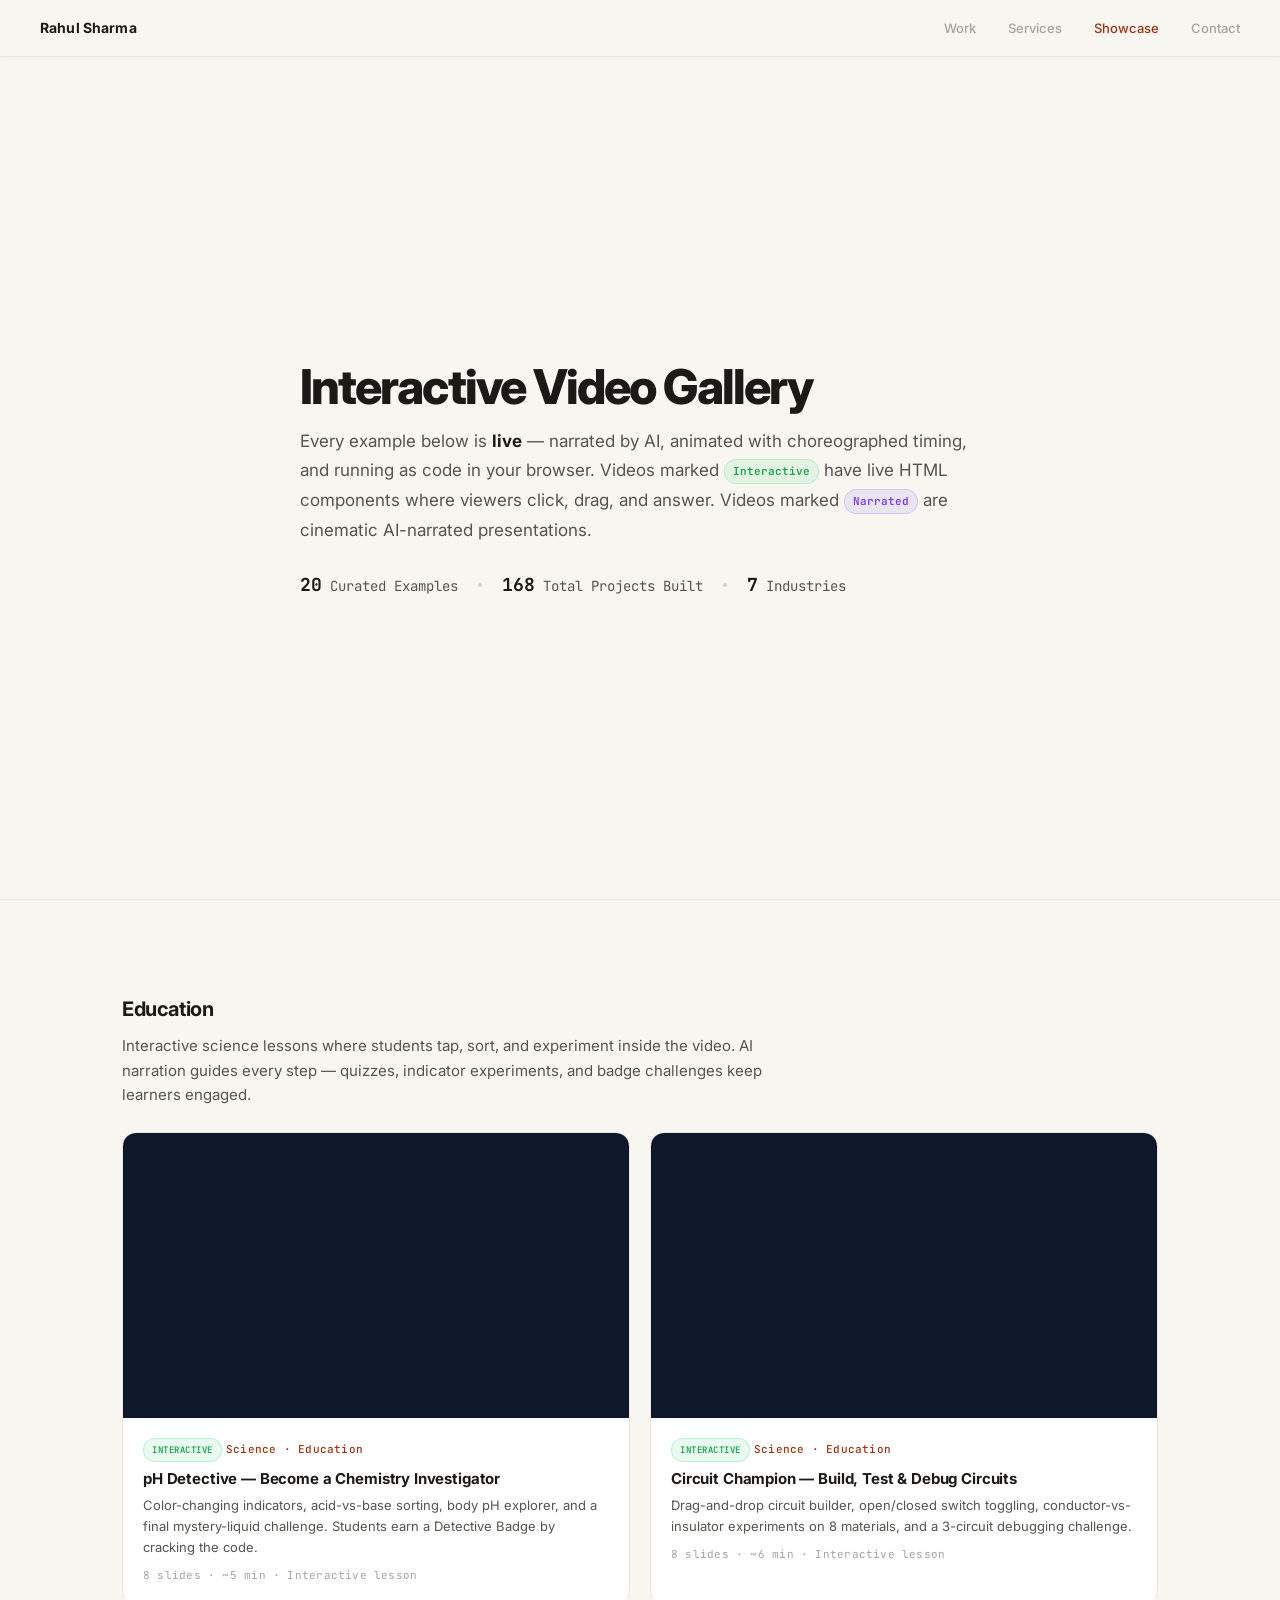
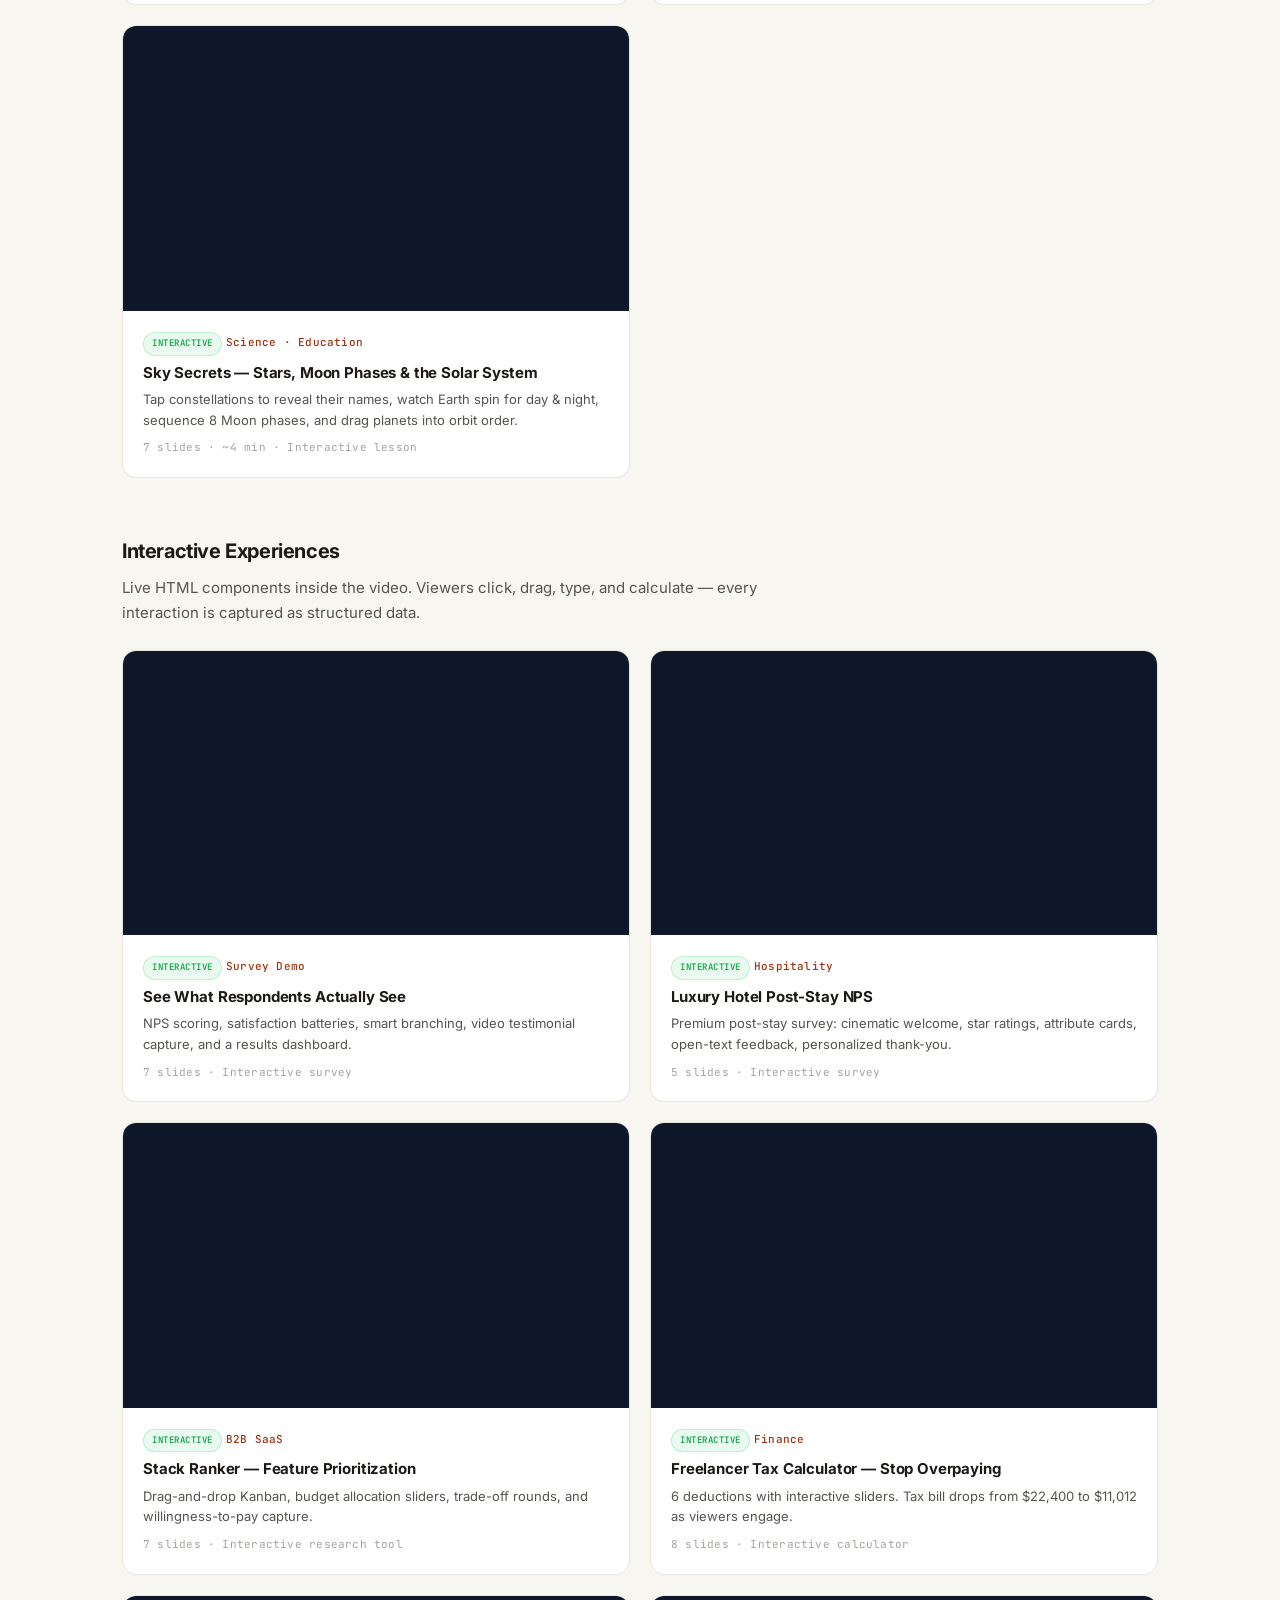
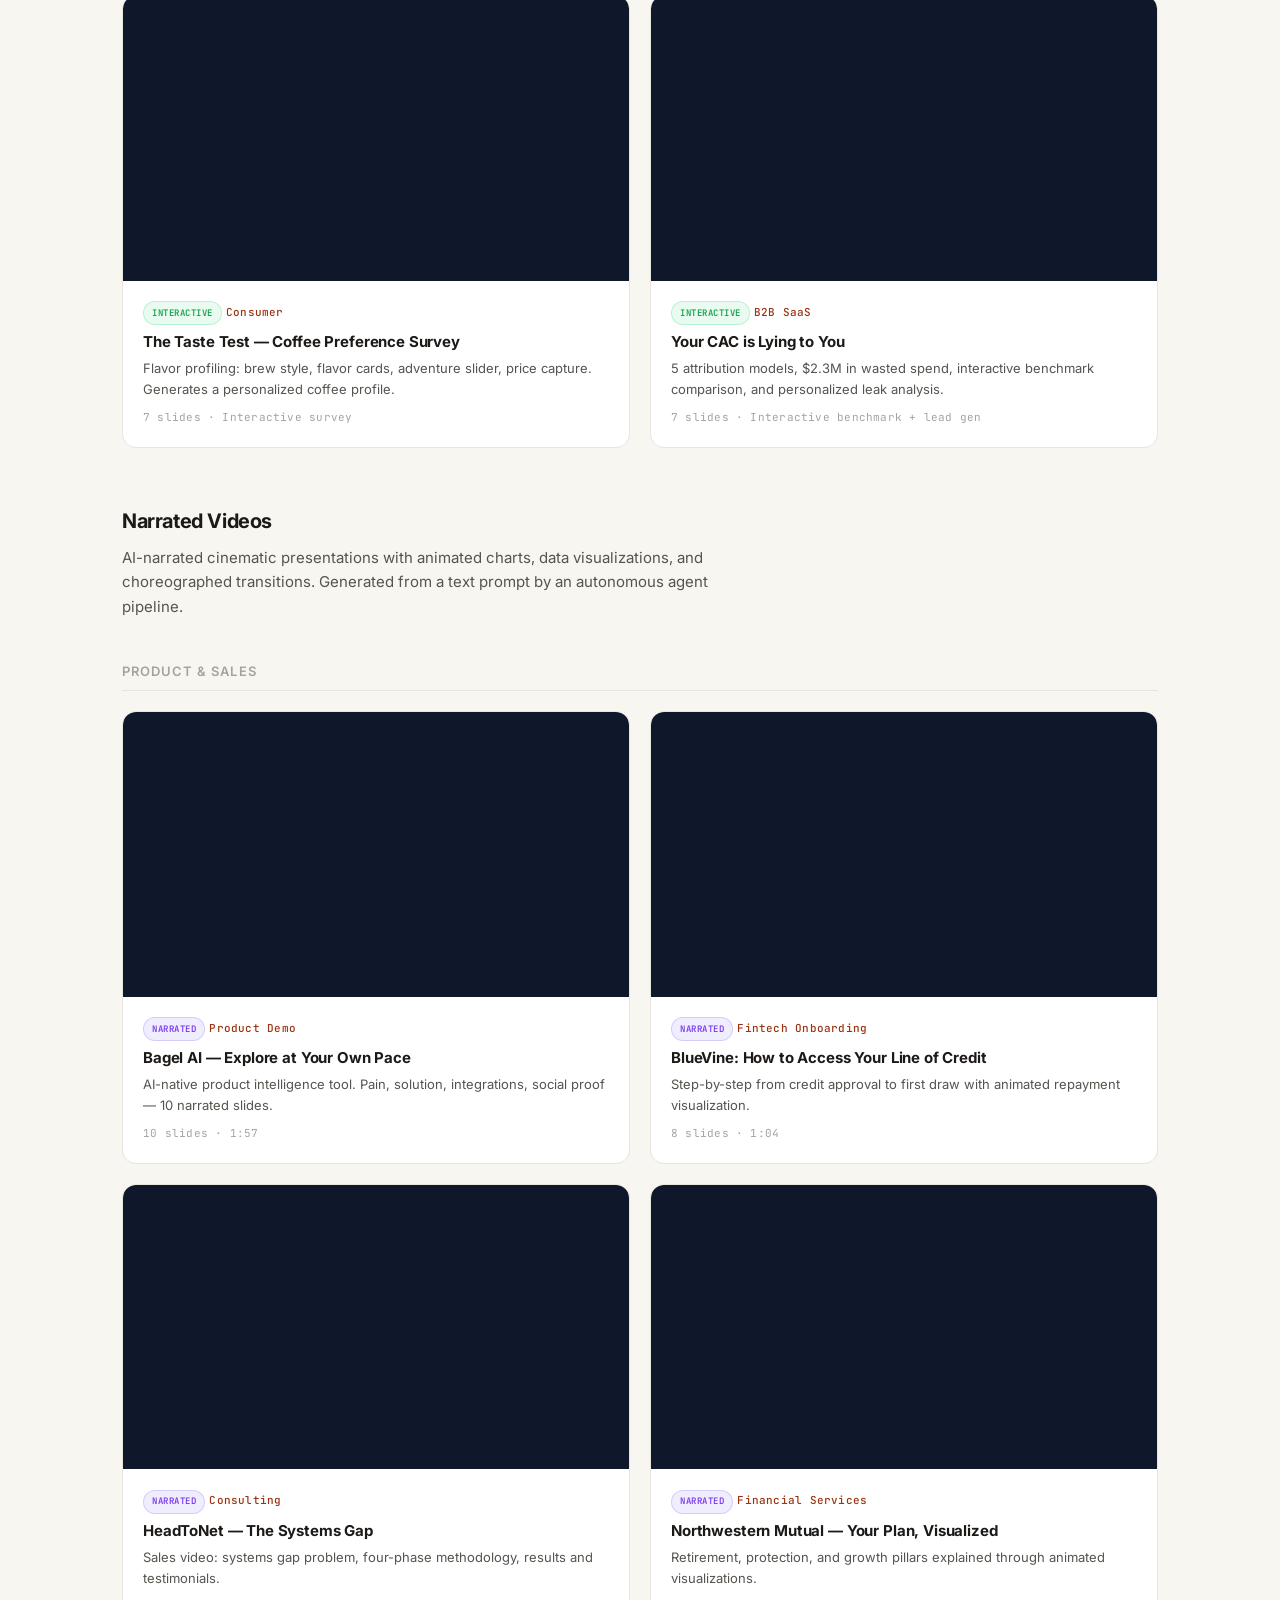
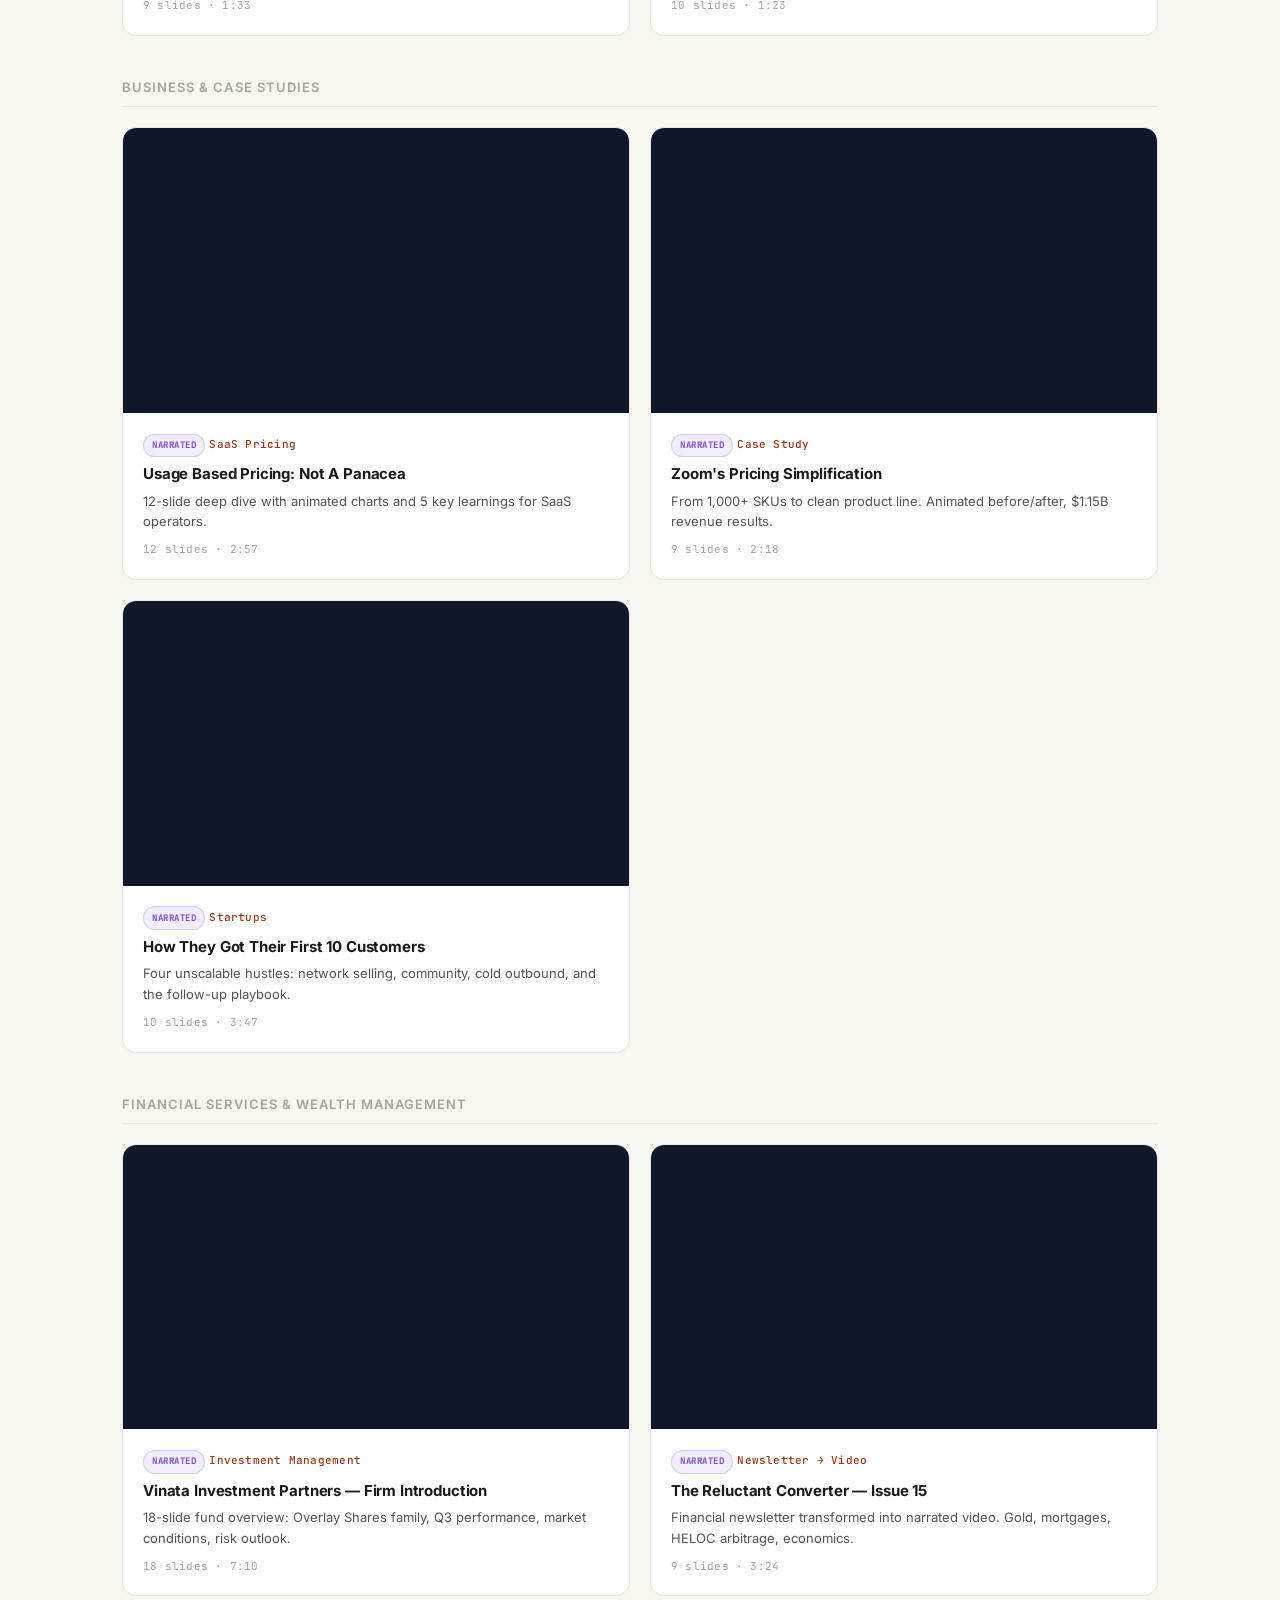
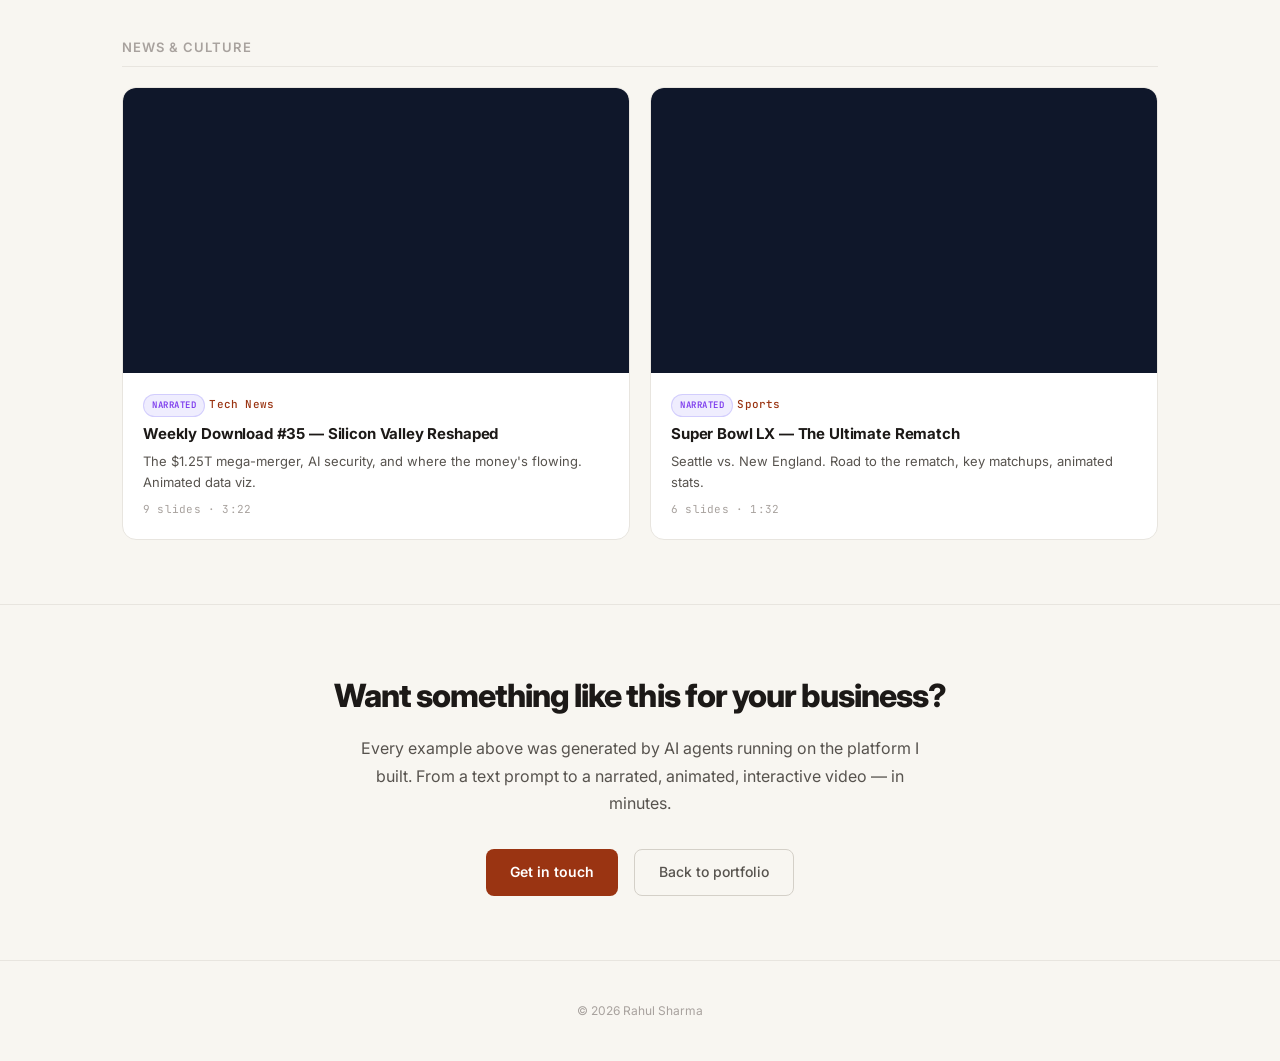
==== commit 5b3a4b15: "style: move share button inline next to video title Small link icon appears beside each card title o" ====
--- a/showcase.html
+++ b/showcase.html
@@ -495,11 +495,13 @@
         }
     });
 
-    /* ═══════ Inject share buttons on each card ═══════ */
+    /* ═══════ Inject share buttons next to each title ═══════ */
     document.querySelectorAll('.video-card[id]').forEach(card => {
+        const h4 = card.querySelector('h4');
+        if (!h4) return;
         const btn = document.createElement('button');
         btn.className = 'share-btn';
-        btn.setAttribute('data-tooltip', 'Copy link');
+        btn.title = 'Copy link';
         btn.innerHTML = ICON_LINK;
         btn.addEventListener('click', (e) => {
             e.stopPropagation();
@@ -507,15 +509,13 @@
             navigator.clipboard.writeText(url).then(() => {
                 btn.classList.add('copied');
                 btn.innerHTML = ICON_CHECK;
-                btn.setAttribute('data-tooltip', 'Copied!');
                 setTimeout(() => {
                     btn.classList.remove('copied');
                     btn.innerHTML = ICON_LINK;
-                    btn.setAttribute('data-tooltip', 'Copy link');
-                }, 2000);
+                }, 1500);
             });
         });
-        card.appendChild(btn);
+        h4.appendChild(btn);
     });
 
     /* ═══════ Section header links ═══════ */
--- a/styles.css
+++ b/styles.css
@@ -762,36 +762,20 @@
     font-family: var(--mono); font-size: 0.6875rem;
     color: var(--ink-tertiary); letter-spacing: 0.02em;
 }
-/* Share icon — small, icon-only, top-right of card */
-.video-card { position: relative; }
+/* Share link icon — inline next to title */
+.video-info h4 { display: flex; align-items: baseline; gap: 0.4rem; }
 .share-btn {
-    position: absolute; top: 10px; right: 10px; z-index: 2;
-    display: flex; align-items: center; justify-content: center;
-    width: 28px; height: 28px; border-radius: 50%;
-    background: rgba(255,255,255,0.92); border: 1px solid var(--border);
+    display: inline-flex; align-items: center; justify-content: center;
+    flex-shrink: 0; width: 18px; height: 18px;
+    background: none; border: none; padding: 0;
     color: var(--ink-tertiary); cursor: pointer;
-    opacity: 0; transition: opacity 0.2s, color 0.2s, background 0.2s, transform 0.15s;
-    box-shadow: 0 1px 4px rgba(0,0,0,0.08);
-    padding: 0;
-}
-.video-card:hover .share-btn, .share-btn:focus { opacity: 1; }
-.share-btn:hover { color: var(--accent); background: #fff; transform: scale(1.1); }
-.share-btn svg { width: 13px; height: 13px; flex-shrink: 0; }
-.share-btn.copied {
-    opacity: 1; color: #16a34a; background: #f0fdf4;
-    border-color: #bbf7d0;
-}
-/* Tooltip */
-.share-btn::after {
-    content: attr(data-tooltip); position: absolute; top: 100%; right: 0;
-    margin-top: 6px; padding: 3px 8px; border-radius: 4px;
-    background: var(--ink-primary); color: #fff;
-    font-family: var(--mono); font-size: 0.5625rem; font-weight: 500;
-    white-space: nowrap; pointer-events: none;
-    opacity: 0; transition: opacity 0.15s; letter-spacing: 0.02em;
-}
-.share-btn:hover::after { opacity: 1; }
-.share-btn.copied::after { opacity: 1; background: #16a34a; }
+    opacity: 0; transition: opacity 0.2s, color 0.15s;
+    position: relative; top: 1px;
+}
+.video-card:hover .share-btn { opacity: 0.45; }
+.share-btn:hover { opacity: 1 !important; color: var(--accent); }
+.share-btn svg { width: 14px; height: 14px; }
+.share-btn.copied { opacity: 1 !important; color: #16a34a; }
 
 /* ─── Video Lightbox Modal ─── */
 body.lightbox-open { overflow: hidden; }
